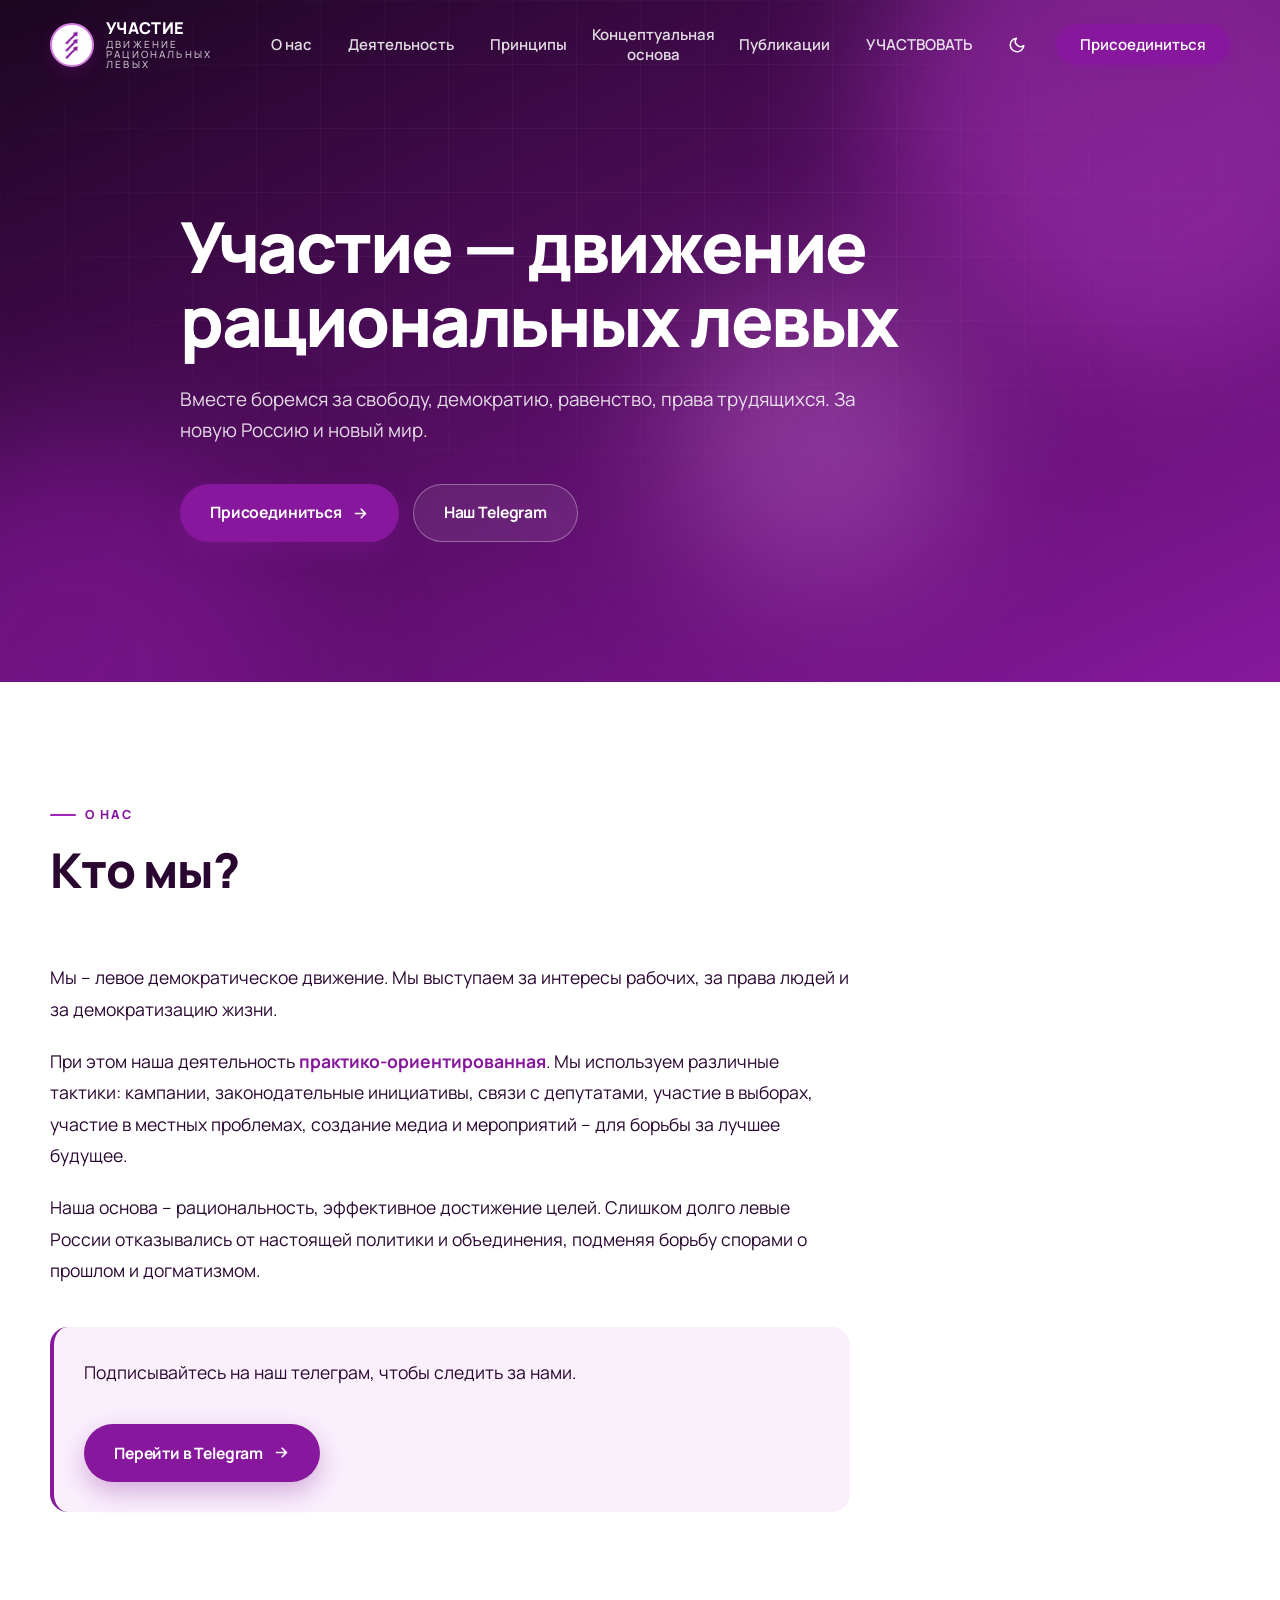
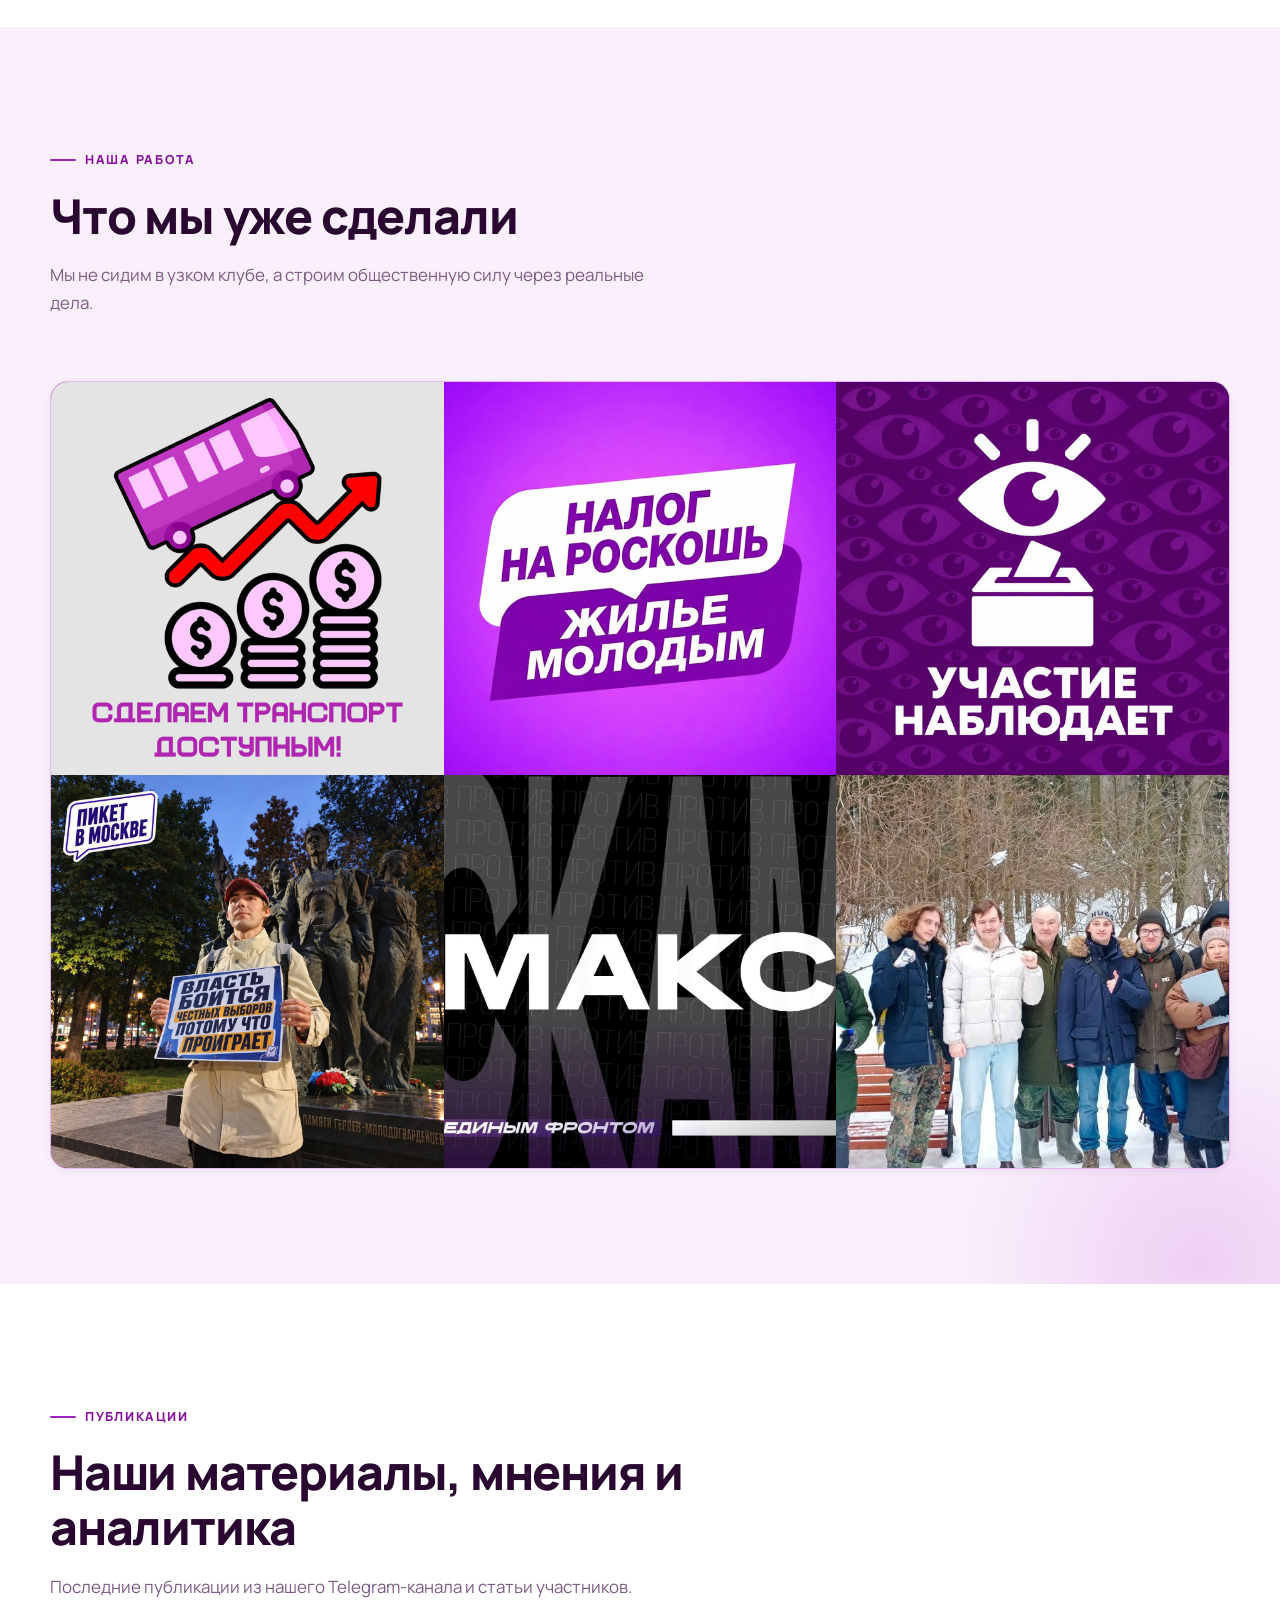
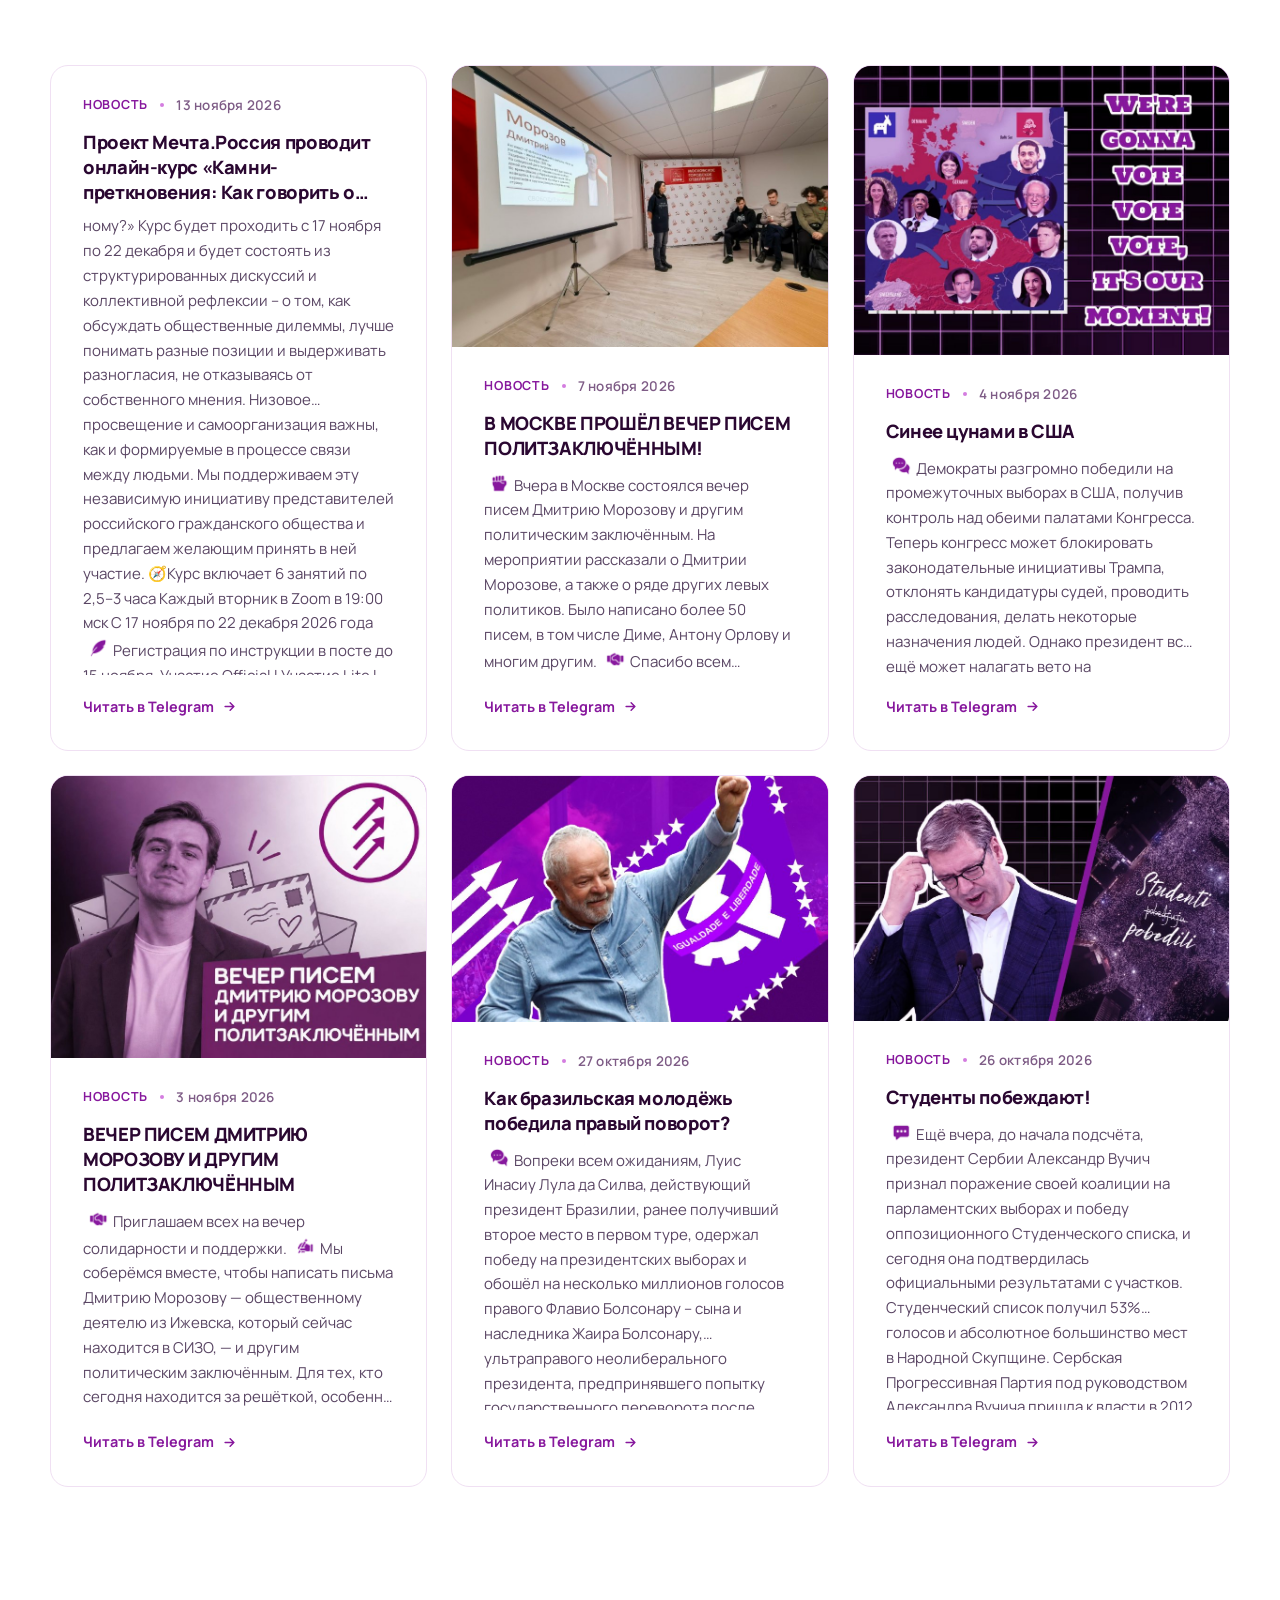
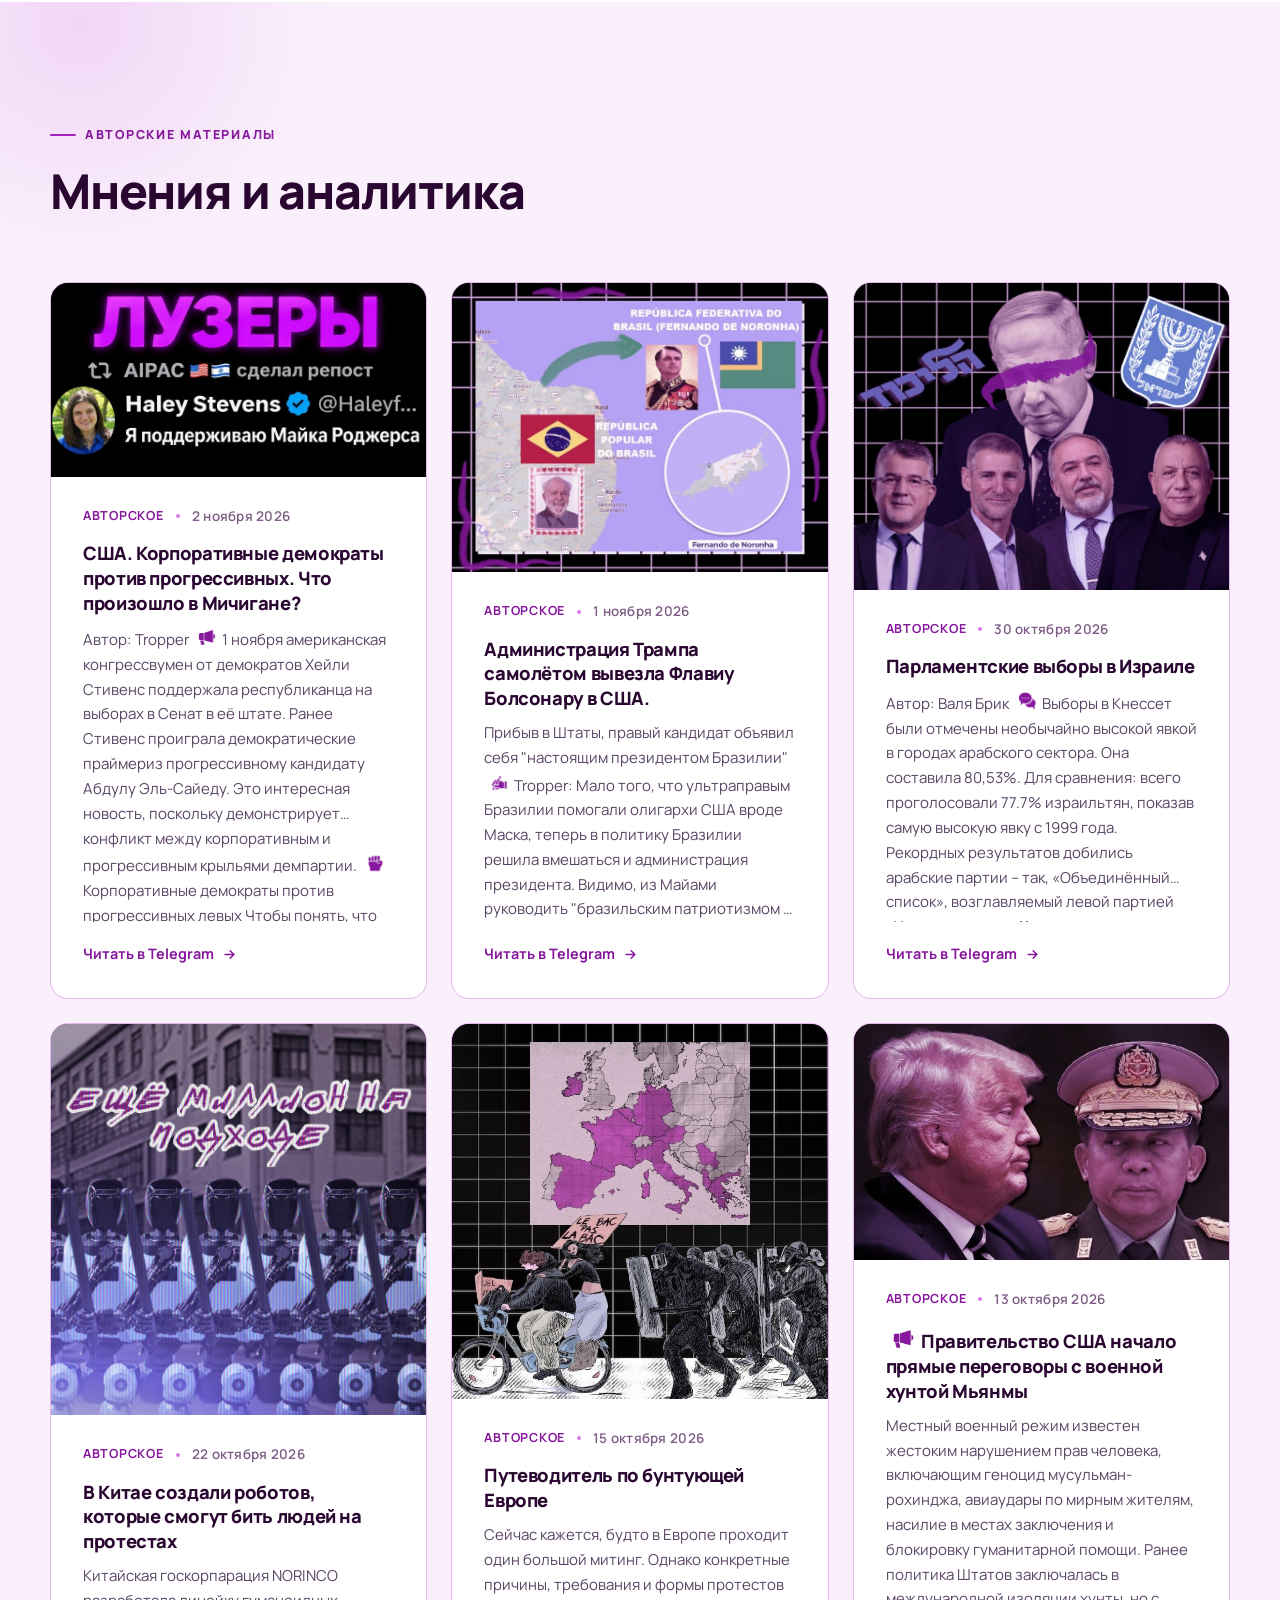
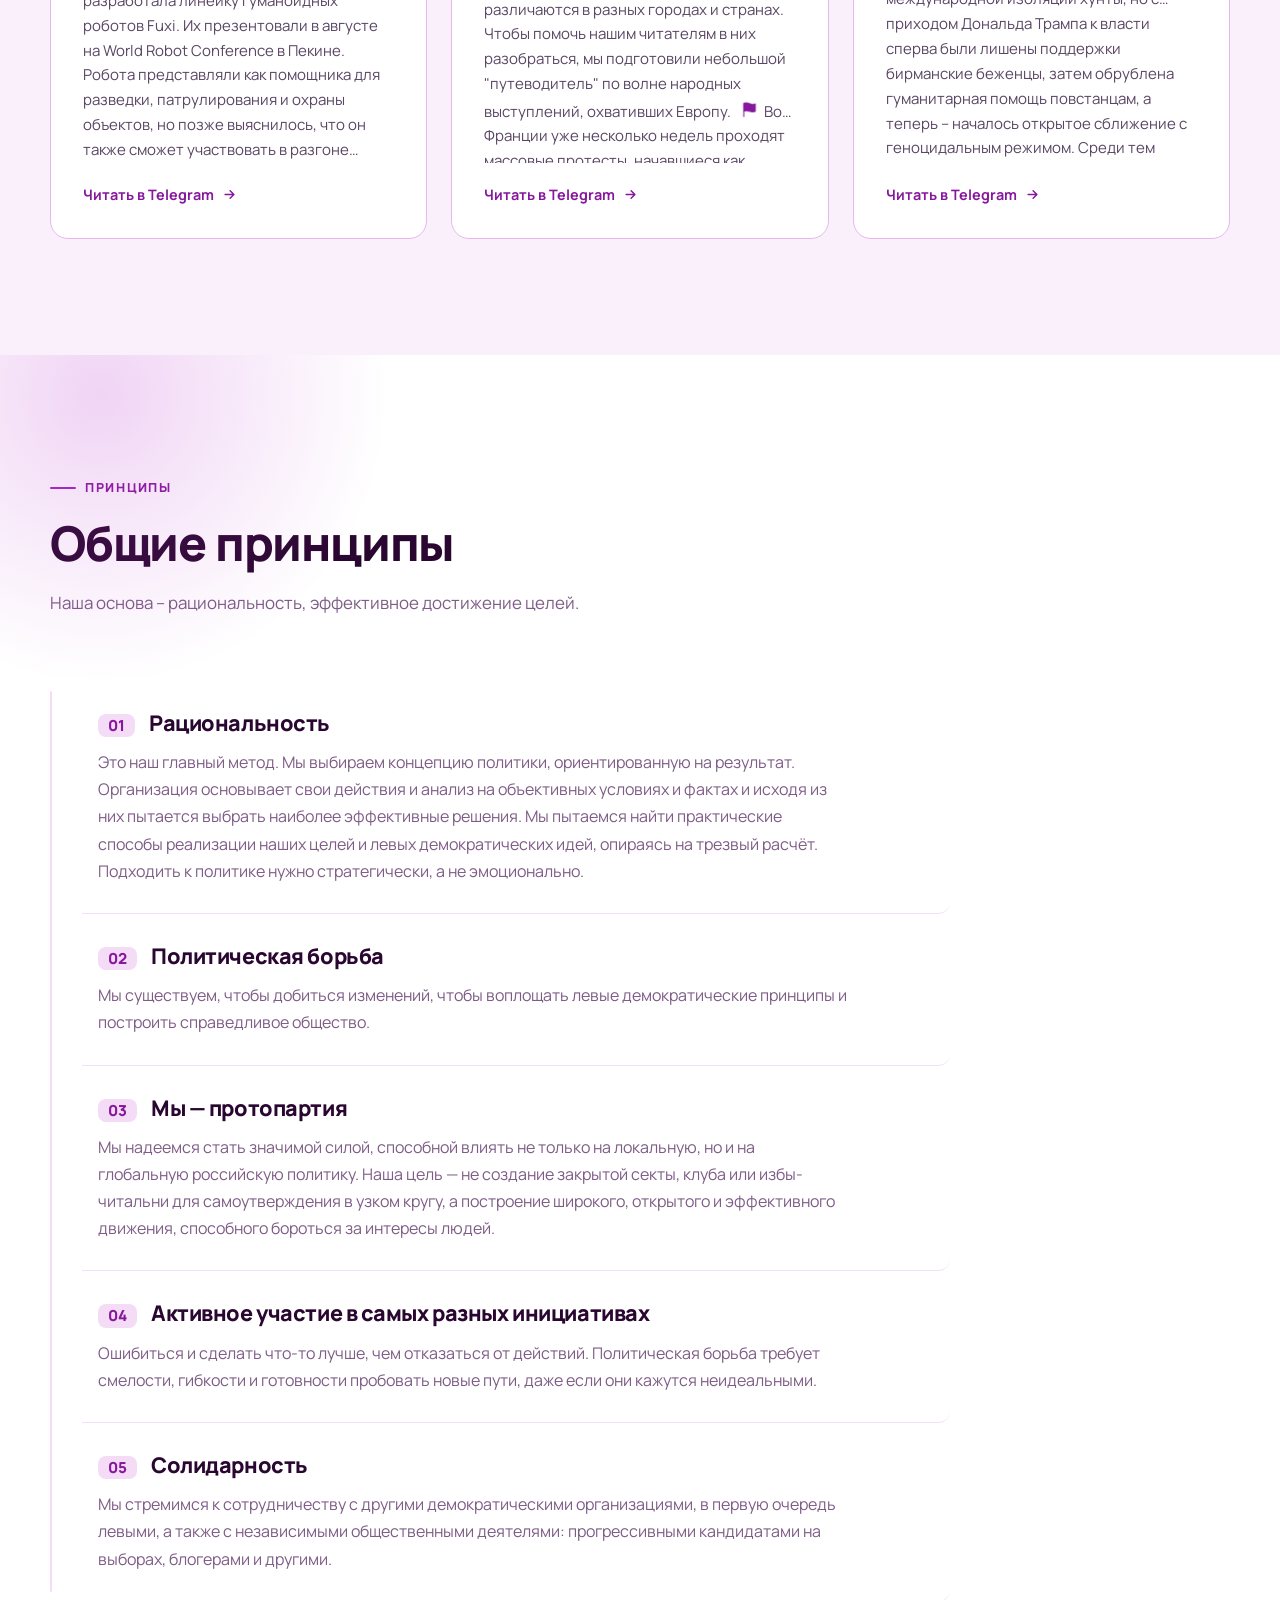
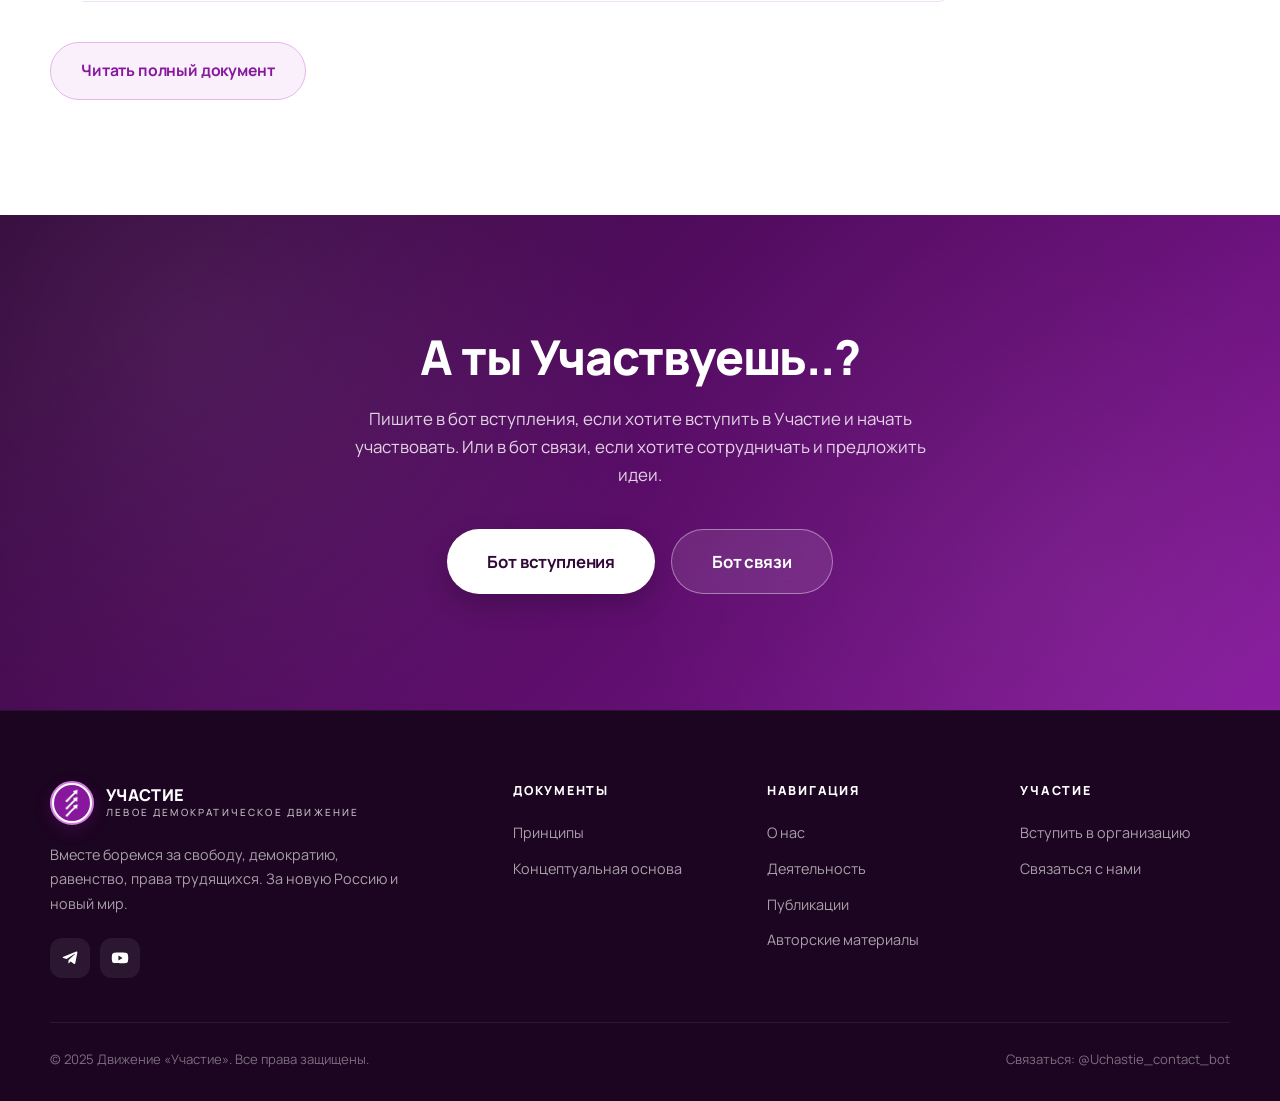
==== index.html @ ce43cb96 "Update index.html" ====
<!DOCTYPE html>
<html lang="ru">
<head>
<meta charset="UTF-8">
<meta name="viewport" content="width=device-width, initial-scale=1">
<!-- Скрипт темы -->
<script>
  (function() {
    try {
      var stored = localStorage.getItem('theme');
      var prefersDark = window.matchMedia && window.matchMedia('(prefers-color-scheme: dark)').matches;
      var theme = stored || (prefersDark ? 'dark' : 'light');
      document.documentElement.setAttribute('data-theme', theme);
    } catch (e) {
      document.documentElement.setAttribute('data-theme', 'light');
    }
  })();
</script>
<title>Участие — движение рациональных левых</title>
<meta name="description" content="Вместе боремся за свободу, демократию, равенство, права трудящихся. За новую Россию и новый мир.">
<link rel="preconnect" href="https://fonts.googleapis.com">
<link rel="preconnect" href="https://fonts.gstatic.com" crossorigin>
<link href="https://fonts.googleapis.com/css2?family=Manrope:wght@400;500;600;700;800&display=swap" rel="stylesheet">
<link rel="icon" type="image/png" sizes="32x32" href="favicon-32x32.png">
<link rel="icon" type="image/png" sizes="16x16" href="favicon-16x16.png">
<link rel="apple-touch-icon" sizes="180x180" href="apple-touch-icon.png">
<link rel="stylesheet" href="style.css">
</head>
<body>

<!-- ================= HEADER ================= -->
<header class="site-header" id="header">
  <div class="container header-inner">
    <a href="#top" class="logo">
      <img src="logo.png" alt="Логотип «Участие»" class="logo-img">
      <span class="logo-text">Участие<span>Движение рациональных левых</span></span>
    </a>

    <nav class="nav" id="nav">
      <a href="#about">О нас</a>
      <a href="#initiatives">Деятельность</a>
      <a href="printsipy.html">Принципы</a>
      <a href="concept.html" class="nav-long">Концептуальная основа</a>
      <a href="#news">Публикации</a>
      <a href="#join">УЧАСТВОВАТЬ</a>

      <button class="theme-toggle" id="themeToggle" type="button" aria-label="Переключить тему" aria-pressed="false">
        <svg class="icon-moon" viewBox="0 0 24 24" fill="none" stroke="currentColor" stroke-width="2" stroke-linecap="round" stroke-linejoin="round">
          <path d="M21 12.79A9 9 0 1 1 11.21 3 7 7 0 0 0 21 12.79z"/>
        </svg>
        <svg class="icon-sun" viewBox="0 0 24 24" fill="none" stroke="currentColor" stroke-width="2" stroke-linecap="round" stroke-linejoin="round">
          <circle cx="12" cy="12" r="4"/>
          <path d="M12 2v2M12 20v2M4.93 4.93l1.41 1.41M17.66 17.66l1.41 1.41M2 12h2M20 12h2M4.93 19.07l1.41-1.41M17.66 6.34l1.41-1.41"/>
        </svg>
        <span class="theme-toggle-text">Тёмная тема</span>
      </button>

      <a href="https://t.me/Uchastie_join_bot" class="nav-cta">Присоединиться</a>
    </nav>

    <button class="burger" id="burger" aria-label="Открыть меню" aria-expanded="false">
      <span></span><span></span><span></span>
    </button>
  </div>
</header>

<main id="top">

<!-- ================= HERO ================= -->
<section class="hero reveal">
  <div class="orb orb-1"></div>
  <div class="orb orb-2"></div>
  <div class="orb orb-3"></div>

  <div class="container hero-inner">
    <h1>Участие — движение рациональных левых</h1>
    <p class="hero-sub">
      Вместе боремся за свободу, демократию, равенство, права трудящихся. За новую Россию и новый мир.
    </p>

    <div class="hero-actions">
      <a href="https://t.me/Uchastie_join_bot" class="btn btn-primary">
        Присоединиться
        <svg width="17" height="17" viewBox="0 0 24 24" fill="none" stroke="currentColor" stroke-width="2.4" stroke-linecap="round" stroke-linejoin="round"><path d="M5 12h14M13 6l6 6-6 6"/></svg>
      </a>
      <a href="https://t.me/uchastie_official" class="btn btn-ghost">Наш Telegram</a>
    </div>
  </div>
</section>

<!-- ================= ABOUT ================= -->
<section class="section about-section reveal" id="about">
  <div class="container">
    <div class="section-head">
      <span class="eyebrow">О нас</span>
      <h2 class="title">Кто мы?</h2>
    </div>
    
    <div class="about-content">
      <p>Мы – левое демократическое движение. Мы выступаем за интересы рабочих, за права людей и за демократизацию жизни.</p>
      <p>При этом наша деятельность <strong>практико-ориентированная</strong>. Мы используем различные тактики: кампании, законодательные инициативы, связи с депутатами, участие в выборах, участие в местных проблемах, создание медиа и мероприятий – для борьбы за лучшее будущее.</p>
      <p>Наша основа – рациональность, эффективное достижение целей. Слишком долго левые России отказывались от настоящей политики и объединения, подменяя борьбу спорами о прошлом и догматизмом.</p>
      <div class="about-cta">
        <p>Подписывайтесь на наш телеграм, чтобы следить за нами.</p>
        <a href="https://t.me/uchastie_official" class="btn btn-primary" style="margin-top: 15px;">
          Перейти в Telegram
          <svg width="17" height="17" viewBox="0 0 24 24" fill="none" stroke="currentColor" stroke-width="2.4" stroke-linecap="round" stroke-linejoin="round"><path d="M5 12h14M13 6l6 6-6 6"/></svg>
        </a>
      </div>
    </div>
  </div>
</section>

<!-- ================= INITIATIVES ================= -->
<section class="section initiatives reveal" id="initiatives">
  <div class="container">
    <div class="section-head">
      <span class="eyebrow">Наша работа</span>
      <h2 class="title">Что мы уже сделали</h2>
      <p class="lead">Мы не сидим в узком клубе, а строим общественную силу через реальные дела.</p>
    </div>

    <div class="initiatives-grid">
      <a class="initiative-item" href="https://t.me/uchastie_official/72" target="_blank" rel="noopener" aria-label="Доступный транспорт — читать в Telegram">
        <div class="initiative-thumb">
          <img src="transport.jpg" alt="" onerror="this.style.display='none'; this.parentElement.querySelector('.initiative-placeholder').style.display='flex';">
          <div class="initiative-placeholder" style="display:none;">🚌</div>
        </div>
        <div class="initiative-content">
          <div class="news-meta"><span>Кампания</span></div>
          <h3>Доступный транспорт</h3>
          <p>Подняли тему грабительских цен на проезд в Петербурге. Поддержали активных молодых петербуржцев и показали общественный запрос на то, чтобы город работал на человека.</p>
          <span class="news-link">Читать в Telegram <svg width="15" height="15" viewBox="0 0 24 24" fill="none" stroke="currentColor" stroke-width="2.4" stroke-linecap="round" stroke-linejoin="round"><path d="M5 12h14M13 6l6 6-6 6"/></svg></span>
        </div>
      </a>

      <a class="initiative-item" href="https://t.me/luxury_tax_2026" target="_blank" rel="noopener" aria-label="Налог на роскошь — читать в Telegram">
        <div class="initiative-thumb">
          <img src="nolog_logo.png" alt="" onerror="this.style.display='none'; this.parentElement.querySelector('.initiative-placeholder').style.display='flex';">
          <div class="initiative-placeholder" style="display:none;">🏦</div>
        </div>
        <div class="initiative-content">
          <div class="news-meta"><span>Кампания</span></div>
          <h3>Налог на роскошь</h3>
          <p>Федеральная кампания ради жилья для молодых. Поддержка десятков кандидатов от КПРФ, «Яблока» и «Зелёных», победа на дебатах, эфиры на «Живом Гвозде» и «Авроре», штабы в 10 регионах.</p>
          <span class="news-link">Читать в Telegram <svg width="15" height="15" viewBox="0 0 24 24" fill="none" stroke="currentColor" stroke-width="2.4" stroke-linecap="round" stroke-linejoin="round"><path d="M5 12h14M13 6l6 6-6 6"/></svg></span>
        </div>
      </a>

      <a class="initiative-item" href="https://t.me/uchastie_official/229" target="_blank" rel="noopener" aria-label="Наблюдатели и поддержка — читать в Telegram">
        <div class="initiative-thumb">
          <img src="nbaludatel.jpg" alt="" onerror="this.style.display='none'; this.parentElement.querySelector('.initiative-placeholder').style.display='flex';">
          <div class="initiative-placeholder" style="display:none;">✉️</div>
        </div>
        <div class="initiative-content">
          <div class="news-meta"><span>Выборы</span></div>
          <h3>Наблюдатели и поддержка</h3>
          <p>Поддержали прогрессивных кандидатов, призвали всех голосовать, а сами пошли в наблюдатели. Столкнулись с давлением, но защищали голос народа.</p>
          <span class="news-link">Читать в Telegram <svg width="15" height="15" viewBox="0 0 24 24" fill="none" stroke="currentColor" stroke-width="2.4" stroke-linecap="round" stroke-linejoin="round"><path d="M5 12h14M13 6l6 6-6 6"/></svg></span>
        </div>
      </a>

      <a class="initiative-item" href="https://t.me/uchastie_official/179" target="_blank" rel="noopener" aria-label="Пикеты и обращения — читать в Telegram">
        <div class="initiative-thumb">
          <img src="picet.jpg" alt="" onerror="this.style.display='none'; this.parentElement.querySelector('.initiative-placeholder').style.display='flex';">
          <div class="initiative-placeholder" style="display:none;">❌</div>
        </div>
        <div class="initiative-content">
          <div class="news-meta"><span>Улица</span></div>
          <h3>Пикеты и обращения</h3>
          <p>Провели одиночные пикеты в 5 городах (в Ижевске — 7 раз). Массовая подача 500 писем помогла добиться, чтобы депутаты приняли наше обращение.</p>
          <span class="news-link">Читать в Telegram <svg width="15" height="15" viewBox="0 0 24 24" fill="none" stroke="currentColor" stroke-width="2.4" stroke-linecap="round" stroke-linejoin="round"><path d="M5 12h14M13 6l6 6-6 6"/></svg></span>
        </div>
      </a>

      <a class="initiative-item" href="https://t.me/uchastie_official/130" target="_blank" rel="noopener" aria-label="Против мессенджера МАХ — читать в Telegram">
        <div class="initiative-thumb">
          <img src="max.jpg" alt="" onerror="this.style.display='none'; this.parentElement.querySelector('.initiative-placeholder').style.display='flex';">
          <div class="initiative-placeholder" style="display:none;">🏴‍☠️</div>
        </div>
        <div class="initiative-content">
          <div class="news-meta"><span>Борьба</span></div>
          <h3>Против мессенджера МАХ</h3>
          <p>Вместе с САФ и другими движениями стоим фронтом против навязывания студентам мессенджера МАХ. Дали студентам чёткий план, как отказываться от него в вузах.</p>
          <span class="news-link">Читать в Telegram <svg width="15" height="15" viewBox="0 0 24 24" fill="none" stroke="currentColor" stroke-width="2.4" stroke-linecap="round" stroke-linejoin="round"><path d="M5 12h14M13 6l6 6-6 6"/></svg></span>
        </div>
      </a>

      <a class="initiative-item" href="https://t.me/uchastie_official/63" target="_blank" rel="noopener" aria-label="Защита Битцевского леса — читать в Telegram">
        <div class="initiative-thumb">
          <img src="eco.jpg" alt="" onerror="this.style.display='none'; this.parentElement.querySelector('.initiative-placeholder').style.display='flex';">
          <div class="initiative-placeholder" style="display:none;">🌱</div>
        </div>
        <div class="initiative-content">
          <div class="news-meta"><span>Экология</span></div>
          <h3>Защита Битцевского леса</h3>
          <p>Выступили против лыжероллерной трассы. Нашли союзников среди столичных экологистов, с которыми будем осваивать институт общественных инспекторов.</p>
          <span class="news-link">Читать в Telegram <svg width="15" height="15" viewBox="0 0 24 24" fill="none" stroke="currentColor" stroke-width="2.4" stroke-linecap="round" stroke-linejoin="round"><path d="M5 12h14M13 6l6 6-6 6"/></svg></span>
        </div>
      </a>
    </div>
  </div>
</section>

<!-- ================= NEWS ================= -->
<section class="section reveal" id="news">
  <div class="container">
    <div class="section-head">
      <span class="eyebrow">Публикации</span>
      <h2 class="title">Наши материалы, мнения и аналитика</h2>
      <p class="lead">Последние публикации из нашего Telegram-канала и статьи участников.</p>
    </div>
    <div class="news-grid" id="newsGrid"></div>
    <p id="newsLoading" class="loading-text">Загружаем новости…</p>
  </div>
</section>

<!-- ================= AUTHORS ================= -->
<section class="section authors reveal" id="authors">
  <div class="container">
    <div class="section-head">
      <span class="eyebrow">Авторские материалы</span>
      <h2 class="title">Мнения и аналитика</h2>
    </div>
    <div class="news-grid" id="authorsGrid"></div>
    <p id="authorsLoading" class="loading-text">Загружаем материалы…</p>
  </div>
</section>

<!-- ================= VALUES ================= -->
<section class="section values reveal" id="values">
  <div class="container">
    <div class="section-head">
      <span class="eyebrow">Принципы</span>
      <h2 class="title">Общие принципы</h2>
      <p class="lead">Наша основа – рациональность, эффективное достижение целей.</p>
    </div>

    <div class="value-list">
      <div class="value-item">
        <div class="value-header"><div class="value-num">01</div><h4>Рациональность</h4></div>
        <div class="value-desc">Это наш главный метод. Мы выбираем концепцию политики, ориентированную на результат. Организация основывает свои действия и анализ на объективных условиях и фактах и исходя из них пытается выбрать наиболее эффективные решения. Мы пытаемся найти практические способы реализации наших целей и левых демократических идей, опираясь на трезвый расчёт. Подходить к политике нужно стратегически, а не эмоционально.</div>
      </div>
      <div class="value-item">
        <div class="value-header"><div class="value-num">02</div><h4>Политическая борьба</h4></div>
        <div class="value-desc">Мы существуем, чтобы добиться изменений, чтобы воплощать левые демократические принципы и построить справедливое общество.</div>
      </div>
      <div class="value-item">
        <div class="value-header"><div class="value-num">03</div><h4>Мы — протопартия</h4></div>
        <div class="value-desc">Мы надеемся стать значимой силой, способной влиять не только на локальную, но и на глобальную российскую политику. Наша цель — не создание закрытой секты, клуба или избы-читальни для самоутверждения в узком кругу, а построение широкого, открытого и эффективного движения, способного бороться за интересы людей.</div>
      </div>
      <div class="value-item">
        <div class="value-header"><div class="value-num">04</div><h4>Активное участие в самых разных инициативах</h4></div>
        <div class="value-desc">Ошибиться и сделать что-то лучше, чем отказаться от действий. Политическая борьба требует смелости, гибкости и готовности пробовать новые пути, даже если они кажутся неидеальными.</div>
      </div>
      <div class="value-item">
        <div class="value-header"><div class="value-num">05</div><h4>Солидарность</h4></div>
        <div class="value-desc">Мы стремимся к сотрудничеству с другими демократическими организациями, в первую очередь левыми, а также с независимыми общественными деятелями: прогрессивными кандидатами на выборах, блогерами и другими.</div>
      </div>
    </div>
    
    <div style="margin-top: 40px;">
      <a href="printsipy.html" class="btn btn-soft">Читать полный документ</a>
    </div>
  </div>
</section>

<!-- ================= JOIN ================= -->
<section class="section join-cta reveal" id="join">
  <div class="container join-cta-inner">
    <h2 class="title">А ты Участвуешь..?</h2>
    <p class="lead">Пишите в бот вступления, если хотите вступить в Участие и начать участвовать. Или в бот связи, если хотите сотрудничать и предложить идеи.</p>
    
    <div class="join-cta-actions">
      <a href="https://t.me/Uchastie_join_bot" class="btn btn-primary">Бот вступления</a>
      <a href="https://t.me/Uchastie_contact_bot" class="btn btn-ghost">Бот связи</a>
    </div>
  </div>
</section>

</main>

<!-- ================= FOOTER ================= -->
<footer class="footer">
  <div class="container">
    <div class="footer-top">
      <!-- Колонка 1: Бренд -->
      <div class="footer-brand">
        <a href="#top" class="logo">
          <img src="logo_inv.jpg" alt="Логотип «Участие»" class="logo-img">
          <span class="logo-text">Участие<span>Левое демократическое движение</span></span>
        </a>
        <p class="footer-about">Вместе боремся за свободу, демократию, равенство, права трудящихся. За новую Россию и новый мир.</p>
        <div class="socials">
          <a href="https://t.me/uchastie_official" aria-label="Telegram">
            <svg viewBox="0 0 24 24" fill="currentColor"><path d="M21.9 4.3 19 19.1c-.2 1-.8 1.2-1.6.8l-4.5-3.3-2.2 2.1c-.2.2-.4.4-.9.4l.3-4.6 8.4-7.6c.4-.3-.1-.5-.6-.2L7.5 13.3 3 11.9c-1-.3-1-1 .2-1.5L20.4 3.4c.8-.3 1.6.2 1.5.9Z"/></svg>
          </a>
          <a href="https://youtube.com/channel/UCxE_W3-qn47tEtIrJo8GdoA?si=vG24kawbLqkXSO-W" aria-label="YouTube">
            <svg viewBox="0 0 24 24" fill="currentColor"><path d="M22.5 7.2a2.8 2.8 0 0 0-2-2C18.8 4.8 12 4.8 12 4.8s-6.8 0-8.5.4a2.8 2.8 0 0 0-2 2A29 29 0 0 0 1 12a29 29 0 0 0 .5 4.8 2.8 2.8 0 0 0 2 2c1.7.4 8.5.4 8.5.4s6.8 0 8.5-.4a2.8 2.8 0 0 0 2-2A29 29 0 0 0 23 12a29 29 0 0 0-.5-4.8ZM9.9 15.2V8.8L15.4 12l-5.5 3.2Z"/></svg>
          </a>
        </div>
      </div>

      <!-- Колонка 2: Документы -->
      <div>
        <h5>Документы</h5>
        <ul>
          <li><a href="printsipy.html">Принципы</a></li>
          <li><a href="concept.html">Концептуальная основа</a></li>
        </ul>
      </div>

      <!-- Колонка 3: Навигация по сайту -->
      <div>
        <h5>Навигация</h5>
        <ul>
          <li><a href="#about">О нас</a></li>
          <li><a href="#initiatives">Деятельность</a></li>
          <li><a href="#news">Публикации</a></li>
          <li><a href="#authors">Авторские материалы</a></li>
        </ul>
      </div>

      <!-- Колонка 4: Участие -->
      <div>
        <h5>Участие</h5>
        <ul>
          <li><a href="https://t.me/Uchastie_join_bot">Вступить в организацию</a></li>
          <li><a href="https://t.me/Uchastie_contact_bot">Связаться с нами</a></li>
        </ul>
      </div>
    </div>

    <div class="footer-bottom">
      <span>© 2025 Движение «Участие». Все права защищены.</span>
      <span>Связаться: <a href="https://t.me/Uchastie_contact_bot">@Uchastie_contact_bot</a></span>
    </div>
  </div>
</footer>

<script src="app.js"></script>
<!-- Переключатель темы -->
<script>
  (function() {
    var root = document.documentElement;
    var btn = document.getElementById('themeToggle');
    if (!btn) return;
    var label = btn.querySelector('.theme-toggle-text');

    function sync() {
      var isDark = root.getAttribute('data-theme') === 'dark';
      btn.setAttribute('aria-pressed', isDark ? 'true' : 'false');
      btn.setAttribute('aria-label', isDark ? 'Включить светлую тему' : 'Включить тёмную тему');
      if (label) label.textContent = isDark ? 'Светлая тема' : 'Тёмная тема';
    }

    sync();

    btn.addEventListener('click', function() {
      var next = root.getAttribute('data-theme') === 'dark' ? 'light' : 'dark';
      root.setAttribute('data-theme', next);
      try { localStorage.setItem('theme', next); } catch (e) {}
      sync();
    });
  })();
</script>
</body>
</html>
---- style.css ----
:root{
  color-scheme: light;

  --purple-950:#1c0521;
  --purple-900:#310739;
  --purple-800:#4c0c58;
  --purple-700:#640f74;
  --purple-600:#87189D;
  --purple-500:#a125bd;
  --purple-400:#bc3dd0;
  --purple-300:#d47de0;
  --purple-200:#e8b5ee;
  --purple-100:#f4dcf7;
  --purple-50:#faf0fc;
  --purple-25:#fdf7fe;
  --ink:#2A0731;
  --muted:#7E5C86;
  --line:#F0E0F3;
  --white:#ffffff;
  --radius:18px;
  --shadow-sm:0 2px 8px rgba(42,7,49,.06);
  --shadow-md:0 12px 32px rgba(42,7,49,.10);
  --shadow-lg:0 28px 60px rgba(42,7,49,.18);
  --ease:cubic-bezier(.22,.8,.3,1);

  --bg: #ffffff;
  --surface: #ffffff;
  --text-body: #5A4664;
  --accent-text: #87189D;
  --accent-text-hover: #640f74;
  --card-shadow-hover: 0 12px 24px rgba(42,7,49,.12);
}

[data-theme="dark"]{
  color-scheme: dark;
  --white: #120c18;
  --ink: #EDE6F2;
  --muted: #A99CB3;
  --line: #2f2238;
  --purple-25: #16101c;
  --purple-50: #1b1323;
  --purple-100: #2a1d35;
  --purple-200: #3a2848;
  --bg: #120c18;
  --surface: #1b1323;
  --text-body: #c2b6cc;
  --accent-text: #d47de0;
  --accent-text-hover: #e8b5ee;
  --shadow-sm: 0 2px 8px rgba(0,0,0,.35);
  --shadow-md: 0 12px 32px rgba(0,0,0,.45);
  --shadow-lg: 0 28px 60px rgba(0,0,0,.6);
  --card-shadow-hover: 0 12px 24px rgba(0,0,0,.5);
}

*{margin:0;padding:0;box-sizing:border-box}
html{scroll-behavior:smooth;scroll-padding-top:96px}
body{
  font-family:'Manrope',system-ui,-apple-system,'Segoe UI',Roboto,sans-serif;
  color:var(--ink);
  background:var(--white);
  line-height:1.65;
  font-weight: 400;
  -webkit-font-smoothing:antialiased;
  overflow-x:hidden;
  transition: background-color .3s ease, color .3s ease;
}
img{max-width:100%;display:block}
a{text-decoration:none;color:inherit}
button{font:inherit;color:inherit;cursor:pointer;border:none;background:transparent}
.container{width:min(1180px,100% - 40px);margin-inline:auto}

/* ---------- UTILITIES ---------- */
.section{padding:clamp(72px,9vw,130px) 0;}
.eyebrow{
  display:inline-flex;align-items:center;gap:9px;
  font-size:.78rem;font-weight:800;letter-spacing:.14em;text-transform:uppercase;
  color:var(--accent-text);margin-bottom:18px;
}
.eyebrow::before{content:"";width:26px;height:2px;background:var(--purple-500);border-radius:2px}
h2.title{
  font-size:clamp(1.85rem,4.2vw,3rem);
  line-height:1.14;letter-spacing:-.025em;font-weight:800;
}
.lead{color:var(--muted);font-size:1.06rem;max-width:60ch}
.section-head{max-width:720px;margin-bottom:clamp(40px,5vw,64px)}
.section-head .lead{margin-top:18px}
.loading-text{color:var(--muted);text-align:center;padding:20px 0;}

.btn{
  display:inline-flex;align-items:center;justify-content:center;gap:10px;
  padding:15px 30px;border-radius:100px;
  font-weight:700;font-size:.98rem;letter-spacing:-.01em;
  transition:transform .25s var(--ease),box-shadow .25s var(--ease),background .25s,color .25s;
  white-space:nowrap;
}
.btn:active{transform:translateY(1px) scale(.99)}
.btn-primary{
  background:var(--purple-600);color:#fff;
  box-shadow:0 10px 26px rgba(135,24,157,.32);
}
.btn-primary:hover{
  background:var(--purple-700);transform:translateY(-2px);
  box-shadow:0 16px 34px rgba(135,24,157,.4);
}
.btn-ghost{
  background:rgba(255,255,255,.08);color:#fff;
  border:1.5px solid rgba(255,255,255,.32);
  backdrop-filter:blur(8px);
}
.btn-ghost:hover{background:rgba(255,255,255,.16);transform:translateY(-2px)}
.btn-soft{
  background:var(--purple-50);
  color:var(--accent-text);
  border:1.5px solid var(--purple-200);
}
.btn-soft:hover{
  background:var(--purple-100);
  color:var(--accent-text-hover);
  transform:translateY(-2px);
}

/* ---------- HEADER ---------- */
.site-header{
  position:fixed;inset:0 0 auto 0;z-index:200;
  --hdr:#fff;
  padding:16px 0;
  transition:background .35s var(--ease),box-shadow .35s var(--ease),padding .35s var(--ease);
}
.site-header.scrolled{
  --hdr:var(--ink);
  background:rgba(255,255,255,.88);
  backdrop-filter:blur(16px) saturate(180%);
  box-shadow:0 1px 0 var(--line),0 8px 28px rgba(42,7,49,.07);
  padding:10px 0;
}
[data-theme="dark"] .site-header.scrolled{
  background:rgba(18,12,24,.85);
  box-shadow:0 1px 0 var(--line),0 8px 28px rgba(0,0,0,.4);
}
.header-inner{display:flex;align-items:center;justify-content:space-between;gap:24px}
.logo{display:flex;align-items:center;gap:12px;color:var(--hdr);transition:color .35s}
.logo-img{
  width:44px;height:44px;
  object-fit:cover;
  border-radius:50%;
  border:2px solid var(--purple-300);
  padding:2px;
  background:#fff;
  flex:none;
  box-shadow:0 6px 16px rgba(135,24,157,.22);
}
.logo-text{font-weight:800;font-size:1.02rem;letter-spacing:.02em;text-transform:uppercase;line-height:1}
.logo-text span{font-weight:500;opacity:.72;display:block;font-size:.62rem;letter-spacing:.22em;margin-top:4px}

/* Меню */
.nav{display:flex;align-items:center;gap:6px;transition:background-color .3s ease}
.nav a{
  color:var(--hdr);font-weight:600;font-size:.94rem;
  padding:9px 15px;border-radius:100px;
  transition:background .25s,color .25s,opacity .25s;
  opacity:.86;
  display: flex;
  align-items: center;
  justify-content: center;
  text-align: center;
  line-height: 1.3;
  margin: 0 auto;
}
/* Короткие пункты всегда в одну строку */
.nav a:not(.nav-long) {
  white-space: nowrap;
}
/* Длинные пункты (Концептуальная основа) аккуратно переносятся */
.nav .nav-long {
  max-width: 130px;
  white-space: normal;
}

.nav a:hover{opacity:1;background:rgba(135,24,157,.14)}
[data-theme="dark"] .nav a:hover{background:rgba(255,255,255,.08)}
.nav .nav-cta{
  margin-left:10px;
  background:var(--purple-600);
  color:#fff !important;
  opacity:1;
  padding:11px 24px;
  border:none;
  box-shadow:0 4px 12px rgba(135,24,157,.25);
  max-width: none;
  white-space: nowrap;
}
.nav .nav-cta:hover{
  background:var(--purple-700);
  box-shadow:0 6px 16px rgba(135,24,157,.35);
  transform:translateY(-1px);
}

/* Переключатель темы */
.theme-toggle{
  display: inline-flex;
  align-items: center;
  gap: 8px;
  padding: 9px 14px;
  border-radius: 100px;
  color: var(--hdr);
  transition: background-color .25s, color .25s;
  font-weight: 600;
  font-size: .94rem;
  flex: none;
}
.theme-toggle:hover{ background: rgba(135,24,157,.14); }
[data-theme="dark"] .theme-toggle:hover{ background: rgba(255,255,255,.08); }
.theme-toggle svg{ width: 18px; height: 18px; flex: none; }
.theme-toggle-text{ display: none; }
.theme-toggle .icon-sun{ display: none; }
[data-theme="dark"] .theme-toggle .icon-sun{ display: block; }
[data-theme="dark"] .theme-toggle .icon-moon{ display: none; }

.burger{
  display:none;width:44px;height:44px;
  border-radius:12px;position:relative;
}
.burger span{
  position:absolute;left:11px;width:22px;height:2px;border-radius:2px;
  background:var(--hdr);transition:.3s var(--ease);
}
.burger span:nth-child(1){top:16px}
.burger span:nth-child(2){top:21px}
.burger span:nth-child(3){top:26px}
.burger.open span:nth-child(1){top:21px;transform:rotate(45deg)}
.burger.open span:nth-child(2){opacity:0}
.burger.open span:nth-child(3){top:21px;transform:rotate(-45deg)}

/* ---------- HERO ---------- */
.hero{
  position:relative;overflow:hidden;
  background:linear-gradient(155deg,var(--purple-950) 0%,var(--purple-800) 42%,var(--purple-600) 100%);
  color:#fff;
  padding:clamp(140px,17vw,210px) 0 clamp(90px,11vw,140px);
}
.hero::before{
  content:"";position:absolute;inset:0;
  background-image:linear-gradient(rgba(255,255,255,.045) 1px,transparent 1px),
                   linear-gradient(90deg,rgba(255,255,255,.045) 1px,transparent 1px);
  background-size:64px 64px;
  mask-image:radial-gradient(ellipse 90% 70% at 50% 30%,#000 20%,transparent 78%);
  -webkit-mask-image:radial-gradient(ellipse 90% 70% at 50% 30%,#000 20%,transparent 78%);
}
.orb{position:absolute;border-radius:50%;filter:blur(70px);pointer-events:none}
.orb-1{width:520px;height:520px;background:rgba(188,61,208,.45);top:-160px;right:-120px}
.orb-2{width:420px;height:420px;background:rgba(135,24,157,.55);bottom:-180px;left:-140px}
.orb-3{width:300px;height:300px;background:rgba(212,125,224,.35);top:42%;left:52%}
.hero-inner{position:relative;z-index:2;max-width:920px}
.hero h1{
  font-size:clamp(2.3rem,6.4vw,4.4rem);
  line-height:1.05;letter-spacing:-.035em;font-weight:800;
  margin-bottom:26px;
  max-width: 20ch;
}
.hero p.hero-sub{
  font-size:clamp(1.02rem,1.6vw,1.18rem);
  color:rgba(255,255,255,.85);max-width:60ch;margin-bottom:38px;
}
.hero-actions{display:flex;flex-wrap:wrap;gap:14px}

/* ---------- ABOUT ---------- */
.about-section{ background: var(--white); transition: background-color .3s ease; }
.about-content{
  max-width: 800px;
  font-size: 1.1rem;
  color: var(--ink);
  line-height: 1.8;
}
.about-content p{ margin-bottom: 20px; }
.about-content strong{ color: var(--accent-text); }
.about-cta{
  margin-top: 40px;
  padding: 30px;
  background: var(--purple-50);
  border-radius: var(--radius);
  border-left: 4px solid var(--purple-600);
  transition: background-color .3s ease;
}

/* ---------- INITIATIVES ---------- */
.initiatives{background:var(--purple-50);position:relative;overflow:hidden;transition:background-color .3s ease}
.initiatives::before{
  content:"";position:absolute;width:520px;height:520px;border-radius:50%;
  background:radial-gradient(circle,rgba(188,61,208,.18),transparent 68%);
  bottom:-240px;right:-180px;pointer-events:none;
}
.initiatives .container{position:relative;z-index:1}

.initiatives-grid{
  display:grid;
  grid-template-columns:repeat(3,1fr);
  gap:0;
  border:1px solid var(--purple-200);
  border-radius:var(--radius);
  overflow:hidden;
  box-shadow:var(--shadow-sm);
  background:var(--purple-200);
  position:relative;
}

a.initiative-item{
  position:relative;
  display:block;
  aspect-ratio:1 / 1;
  overflow:hidden;
  color:inherit;
  text-decoration:none;
  cursor:pointer;
  isolation:isolate;
  background:linear-gradient(140deg,var(--purple-800),var(--purple-600) 60%,var(--purple-500));
  box-shadow:inset -1px 0 0 var(--purple-200), inset 0 -1px 0 var(--purple-200);
  transition:box-shadow .35s var(--ease), transform .35s var(--ease);
}
a.initiative-item:nth-child(3n){ box-shadow:inset 0 -1px 0 var(--purple-200); }
a.initiative-item:nth-child(n+4){ box-shadow:inset -1px 0 0 var(--purple-200); }
a.initiative-item:nth-child(3n):nth-child(n+4){ box-shadow:none; }

a.initiative-item:hover{
  z-index:3;
  transform:scale(1.02);
  box-shadow:0 12px 32px rgba(42,7,49,.28);
}
a.initiative-item:focus-visible{
  outline:3px solid var(--purple-400);
  outline-offset:-3px;
  z-index:4;
}

.initiative-thumb{ position:absolute; inset:0; z-index:0; }
.initiative-thumb img{
  width:100%; height:100%; object-fit:cover; display:block;
  transition:transform .6s var(--ease);
}
a.initiative-item:hover .initiative-thumb img{ transform:scale(1.06); }

.initiative-placeholder{
  position:absolute; inset:0; display:flex; align-items:center; justify-content:center;
  font-size:5rem; z-index:0;
}

.initiative-content{
  position:absolute; inset:0; z-index:2;
  display:flex; flex-direction:column; justify-content:flex-end;
  padding:26px 24px; color:#fff;
  background:linear-gradient(to top, rgba(42,7,49,.92) 0%, rgba(42,7,49,.78) 45%, rgba(42,7,49,.20) 80%, rgba(42,7,49,0) 100%);
  opacity:0; transform:translateY(24px);
  transition:opacity .4s var(--ease), transform .45s var(--ease);
}
a.initiative-item:hover .initiative-content,
a.initiative-item:focus-within .initiative-content{
  opacity:1; transform:translateY(0);
}
.initiative-content .news-meta{ 
  color:var(--purple-300); 
  margin-bottom:8px; 
  text-shadow: 0 2px 4px rgba(0,0,0,.5);
}
.initiative-content h3{
  font-size:1.15rem; font-weight:800; letter-spacing:-.02em;
  line-height:1.3; margin-bottom:8px; color:#fff;
  text-shadow: 0 2px 8px rgba(0,0,0,.6);
}
.initiative-content p{
  font-size:.88rem; line-height:1.55; color:rgba(255,255,255,.9);
  margin-bottom:14px; display:-webkit-box; -webkit-line-clamp:4;
  -webkit-box-orient:vertical; overflow:hidden;
  text-shadow: 0 1px 4px rgba(0,0,0,.6);
}
.initiative-content .news-link{
  margin-top:0; color:#fff; opacity:.9; pointer-events:none;
  text-shadow: 0 1px 3px rgba(0,0,0,.5);
}
a.initiative-item:hover .initiative-content .news-link{ gap:13px; opacity:1; }

@media (hover: none){
  .initiative-content{
    opacity:1; transform:none;
    background:linear-gradient(to top, rgba(42,7,49,.92) 0%, rgba(42,7,49,.55) 55%, rgba(42,7,49,.05) 100%);
  }
  .initiative-content p{-webkit-line-clamp:3}
}

/* ---------- NEWS / AUTHORS ---------- */
.news-grid{
  display:grid; grid-template-columns:repeat(3,1fr); gap:24px;
  max-width: 1200px; margin-inline: auto;
}
.news-card{
  border-radius:var(--radius); overflow:hidden; background:var(--surface);
  border:1px solid var(--line);
  transition:box-shadow .35s var(--ease), border-color .35s var(--ease), background-color .3s ease;
  display:flex; flex-direction:column;
}
.news-card:hover{ box-shadow: var(--card-shadow-hover); border-color: var(--purple-300); }
.news-thumb{
  position: relative; overflow: hidden;
  background: linear-gradient(140deg,var(--purple-700),var(--purple-500) 60%,var(--purple-400));
  display: flex; flex-direction: column;
}
.news-thumb::before{
  content:""; position:absolute; inset:0;
  background-image:radial-gradient(circle at 22% 28%,rgba(255,255,255,.35),transparent 42%),
                   radial-gradient(circle at 78% 72%,rgba(255,255,255,.22),transparent 46%);
  z-index:0;
}
.news-thumb img{ width: 100%; height: auto; display: block; position: relative; z-index: 1; }
.news-thumb img.is-full { position: absolute; inset: 0; width: 100%; height: 100%; object-fit: cover; z-index: 1; }
.news-body{ padding: 28px 32px 32px; display: flex; flex-direction: column; flex: 1; }
.news-meta{
  display:flex; align-items:center; gap:12px;
  font-size:.78rem; font-weight:700; letter-spacing:.06em; text-transform:uppercase;
  color:var(--accent-text); margin-bottom:14px;
}
.news-meta .dot{width:4px;height:4px;border-radius:50%;background:var(--purple-300)}
.news-meta .date{color:var(--muted);font-weight:600;letter-spacing:.02em;text-transform:none;font-size:.84rem}
.news-card h3{
  font-size: 1.15rem; font-weight: 800; letter-spacing: -.02em;
  line-height: 1.35; margin-bottom: 10px; color: var(--ink);
  display: -webkit-box; -webkit-line-clamp: 3; -webkit-box-orient: vertical; overflow: hidden;
}
.news-card p{
  color: var(--text-body); font-size: .94rem; flex: 1; line-height: 1.65;
  display: -webkit-box; -webkit-line-clamp: 8; -webkit-box-orient: vertical; overflow: hidden;
}
.tg-emoji { width: 1.6em; height: 1.6em; display: inline-block; vertical-align: -0.3em; margin: 0 3px; max-width: none; }
.news-link{
  margin-top:20px; display:inline-flex; align-items:center; gap:8px;
  font-weight:700; font-size:.9rem; color:var(--accent-text);
  transition:gap .3s var(--ease);
}
.news-card:hover .news-link{gap:14px}
#news { background: var(--white); transition: background-color .3s ease; }
.authors{background: var(--purple-50); position:relative; overflow:hidden; transition: background-color .3s ease}
.authors::before{
  content:"";position:absolute;width:520px;height:520px;border-radius:50%;
  background:radial-gradient(circle,rgba(188,61,208,.14),transparent 68%);
  top:-240px;left:-180px;pointer-events:none;
}
.authors .container{position:relative;z-index:1}
.authors .news-card{border-color:var(--purple-200)}
.authors .news-thumb{background:linear-gradient(140deg,var(--purple-900),var(--purple-700) 60%,var(--purple-500));}

/* ---------- VALUES ---------- */
.values{background:var(--white);position:relative;overflow:hidden;transition: background-color .3s ease}
.values::before{
  content:"";position:absolute;width:600px;height:600px;border-radius:50%;
  background:radial-gradient(circle,rgba(188,61,208,.22),transparent 68%);
  top:-260px;left:-200px;
}
.value-list{
  display: flex; flex-direction: column; position: relative;
  padding-left: 32px; max-width: 900px; margin-top: 40px;
}
.value-list::before{
  content: ""; position: absolute; left: 0; top: 10px; bottom: 10px;
  width: 2px; background: var(--purple-100); border-radius: 2px;
}
.value-item{
  position: relative; padding: 28px 0 28px 16px;
  transition: background-color .3s ease;
  border-radius: 0 12px 12px 0;
  border-bottom: 1px solid var(--line);
}
.value-header{ display: flex; align-items: baseline; gap: 14px; margin-bottom: 12px; }
.value-num{
  background: var(--purple-100); color: var(--accent-text);
  padding: 4px 10px; border-radius: 8px; font-size: 0.95rem;
  font-weight: 800; line-height: 1;
}
.value-header h4{
  font-size: 1.35rem; font-weight: 800; letter-spacing: -.02em;
  color: var(--ink); line-height: 1.25; margin: 0;
}
.value-desc{
  color: var(--muted); font-size: 1rem; line-height: 1.7; max-width: 75ch;
}
.value-item:hover{ background: rgba(135,24,157,.03); }
[data-theme="dark"] .value-item:hover{ background: rgba(255,255,255,.03); }

/* ---------- JOIN CTA ---------- */
.join-cta {
  position: relative;
  overflow: hidden;
  background: linear-gradient(135deg, var(--purple-900) 0%, var(--purple-700) 65%, var(--purple-600) 100%);
  color: #fff;
}
.join-cta::before {
  content: "";
  position: absolute;
  inset: 0;
  background-image:
    radial-gradient(circle at 15% 25%, rgba(255,255,255,.07), transparent 40%),
    radial-gradient(circle at 85% 75%, rgba(255,255,255,.05), transparent 40%);
  pointer-events: none;
}
.join-cta-inner { position: relative; z-index: 1; text-align: center; max-width: 800px; }
.join-cta h2 { color: #fff; margin-bottom: 20px; }
.join-cta .lead { color: rgba(255,255,255,.82); margin: 0 auto 40px; }
.join-cta-actions { display: flex; gap: 16px; justify-content: center; flex-wrap: wrap; }
.join-cta .btn { padding: 18px 40px; font-size: 1.05rem; }
.join-cta .btn-primary { background: #fff; color: var(--purple-900); box-shadow: 0 10px 26px rgba(0,0,0,.2); }
.join-cta .btn-primary:hover { background: #fff; color: var(--purple-900); transform: translateY(-2px); box-shadow: 0 18px 36px rgba(0,0,0,.28); }
.join-cta .btn-ghost { background: rgba(255,255,255,.1); border-color: rgba(255,255,255,.4); }
.join-cta .btn-ghost:hover { background: rgba(255,255,255,.18); }

/* ---------- FOOTER ---------- */
.footer{
  background:var(--purple-950);
  color:rgba(255,255,255,.62);
  padding:70px 0 30px;
  font-size:.9rem;
  border-top: 1px solid rgba(255,255,255,.06);
}
.footer-top{
  display:grid;
  grid-template-columns: 2fr 1fr 1fr 1fr;
  gap:44px;
  padding-bottom:44px;
}
.footer-brand { max-width: 360px; }
.footer .logo{color:#fff;margin-bottom:18px}
.footer-about{line-height:1.7}
.footer h5{
  color:#fff;font-size:.78rem;font-weight:800;letter-spacing:.14em;
  text-transform:uppercase;margin-bottom:20px;
}
.footer ul{list-style:none;display:flex;flex-direction:column;gap:12px}
.footer ul a{transition:color .25s,padding-left .25s}
.footer ul a:hover{color:#fff;padding-left:5px}
.socials{display:flex;gap:10px;margin-top:22px}
.socials a{
  width:40px;height:40px;border-radius:12px;display:grid;place-items:center;
  background:rgba(255,255,255,.07);color:#fff;
  transition:background .25s,transform .25s var(--ease);
}
.socials a:hover{background:var(--purple-600);transform:translateY(-3px)}
.socials svg{width:18px;height:18px}

.footer-bottom {
  padding-top: 26px;
  border-top: 1px solid rgba(255,255,255,.08);
  display: flex;
  justify-content: space-between;
  gap: 20px;
  flex-wrap: wrap;
  font-size: .82rem;
  color: rgba(255,255,255,.42);
}
.footer-bottom a:hover { color: #fff; }

/* ---------- REVEAL ---------- */
.reveal{opacity:0;transform:translateY(28px);transition:opacity .8s var(--ease),transform .8s var(--ease)}
.reveal.in{opacity:1;transform:none}

/* ---------- RESPONSIVE ---------- */
@media (max-width:1024px){
  .news-grid{ grid-template-columns: repeat(2, 1fr); }
  .footer-top{grid-template-columns:1fr 1fr;gap:36px}
  .initiatives-grid{grid-template-columns:repeat(2,1fr)}
  a.initiative-item:nth-child(3n),
  a.initiative-item:nth-child(n+4){ box-shadow:inset -1px 0 0 var(--purple-200), inset 0 -1px 0 var(--purple-200); }
  a.initiative-item:nth-child(2n){ box-shadow:inset 0 -1px 0 var(--purple-200); }
  a.initiative-item:nth-child(n+5){ box-shadow:inset -1px 0 0 var(--purple-200); }
  a.initiative-item:nth-child(2n):nth-child(n+5){ box-shadow:none; }
}
@media (max-width:860px){
  .site-header {
    background: linear-gradient(to bottom, rgba(28,5,33,0.85) 0%, rgba(28,5,33,0) 100%);
    backdrop-filter: blur(8px);
    -webkit-backdrop-filter: blur(8px);
  }
  .site-header.scrolled {
    background: rgba(255,255,255,.95);
  }
  [data-theme="dark"] .site-header {
    background: linear-gradient(to bottom, rgba(18,12,24,0.95) 0%, rgba(18,12,24,0) 100%);
  }
  [data-theme="dark"] .site-header.scrolled {
    background: rgba(18,12,24,.95);
  }

  .nav{
    position:fixed;top:0;right:0;height:100vh;width:min(340px,86vw);
    background:var(--surface);flex-direction:column;align-items:stretch;
    padding:104px 26px 40px;gap:6px;
    box-shadow:-20px 0 60px rgba(0,0,0,.25);
    transform:translateX(105%);transition:transform .45s var(--ease),background-color .3s ease;
    --hdr:var(--ink);
    overflow-y: auto;
  }
  .nav.open{transform:none}
  .nav a{
    color:var(--ink) !important;
    padding:15px 18px; font-size:1.05rem; border-radius:14px;
    justify-content: flex-start; text-align: left; max-width: none;
    white-space: normal; /* Сброс для мобильных */
  }
  .nav a:hover{background:var(--purple-100)}
  .nav .nav-cta{margin:16px 0 0;justify-content:center;padding:16px 24px; order: 1;}
  
  .theme-toggle{
    order: 2;margin: 8px 0 0;padding: 15px 18px;color: var(--ink);
    border-radius: 14px;justify-content: flex-start;width: 100%;font-size: 1.05rem;
  }
  .theme-toggle:hover{ background: var(--purple-100); }
  .theme-toggle-text{ display: inline-block; }
  .theme-toggle svg{ width: 20px; height: 20px; }

  .burger{display:block;position:relative;z-index:10}
  .site-header.menu-open{--hdr:var(--ink);background:var(--surface)}
}
@media (max-width:768px){
  .value-list{ padding-left: 24px; }
  .value-item{ padding: 22px 0 22px 12px; }
  .value-header{ flex-direction: column; gap: 6px; margin-bottom: 8px; align-items: flex-start; }
  .value-num{ font-size: 0.85rem; }
  .value-header h4{ font-size: 1.15rem; }
  .value-desc{ font-size: .93rem; }
  
  .hero {
    background: linear-gradient(160deg, #1c0521 0%, #4c0c58 50%, #87189D 100%);
  }
  .orb-1{ width: 300px; height: 300px; top:-80px; right:-80px; background: rgba(188,61,208,.6); }
  .orb-2{ width: 250px; height: 250px; bottom:-100px; left:-100px; background: rgba(135,24,157,.7); }
  
  .join-cta {
    background: linear-gradient(160deg, #310739 0%, #87189D 100%);
  }
  
  .footer {
    background: linear-gradient(to bottom, #1c0521 0%, #120c18 100%);
  }
}
@media (max-width:640px){
  .container{width:calc(100% - 32px)}
  .news-grid{grid-template-columns:1fr}
  .news-thumb{height: auto;}
  .hero-actions .btn{width:100%}
  .footer-top{grid-template-columns:1fr}
  .news-body{padding: 22px 24px 28px;}
  .initiatives-grid{grid-template-columns:1fr}
  a.initiative-item{ box-shadow:inset 0 -1px 0 var(--purple-200); }
  a.initiative-item:last-child{ box-shadow:none; }
  .initiative-content{padding:20px 18px}
  .initiative-content h3{font-size:1.05rem}
  .initiative-content p{font-size:.84rem;-webkit-line-clamp:3}
  .join-cta .btn { width: 100%; }
  .footer-bottom { flex-direction: column; align-items: flex-start; gap: 10px; }
}
@media (prefers-reduced-motion:reduce){
  *{animation:none !important;transition:none !important}
  .reveal{opacity:1;transform:none}
  html{scroll-behavior:auto}
}
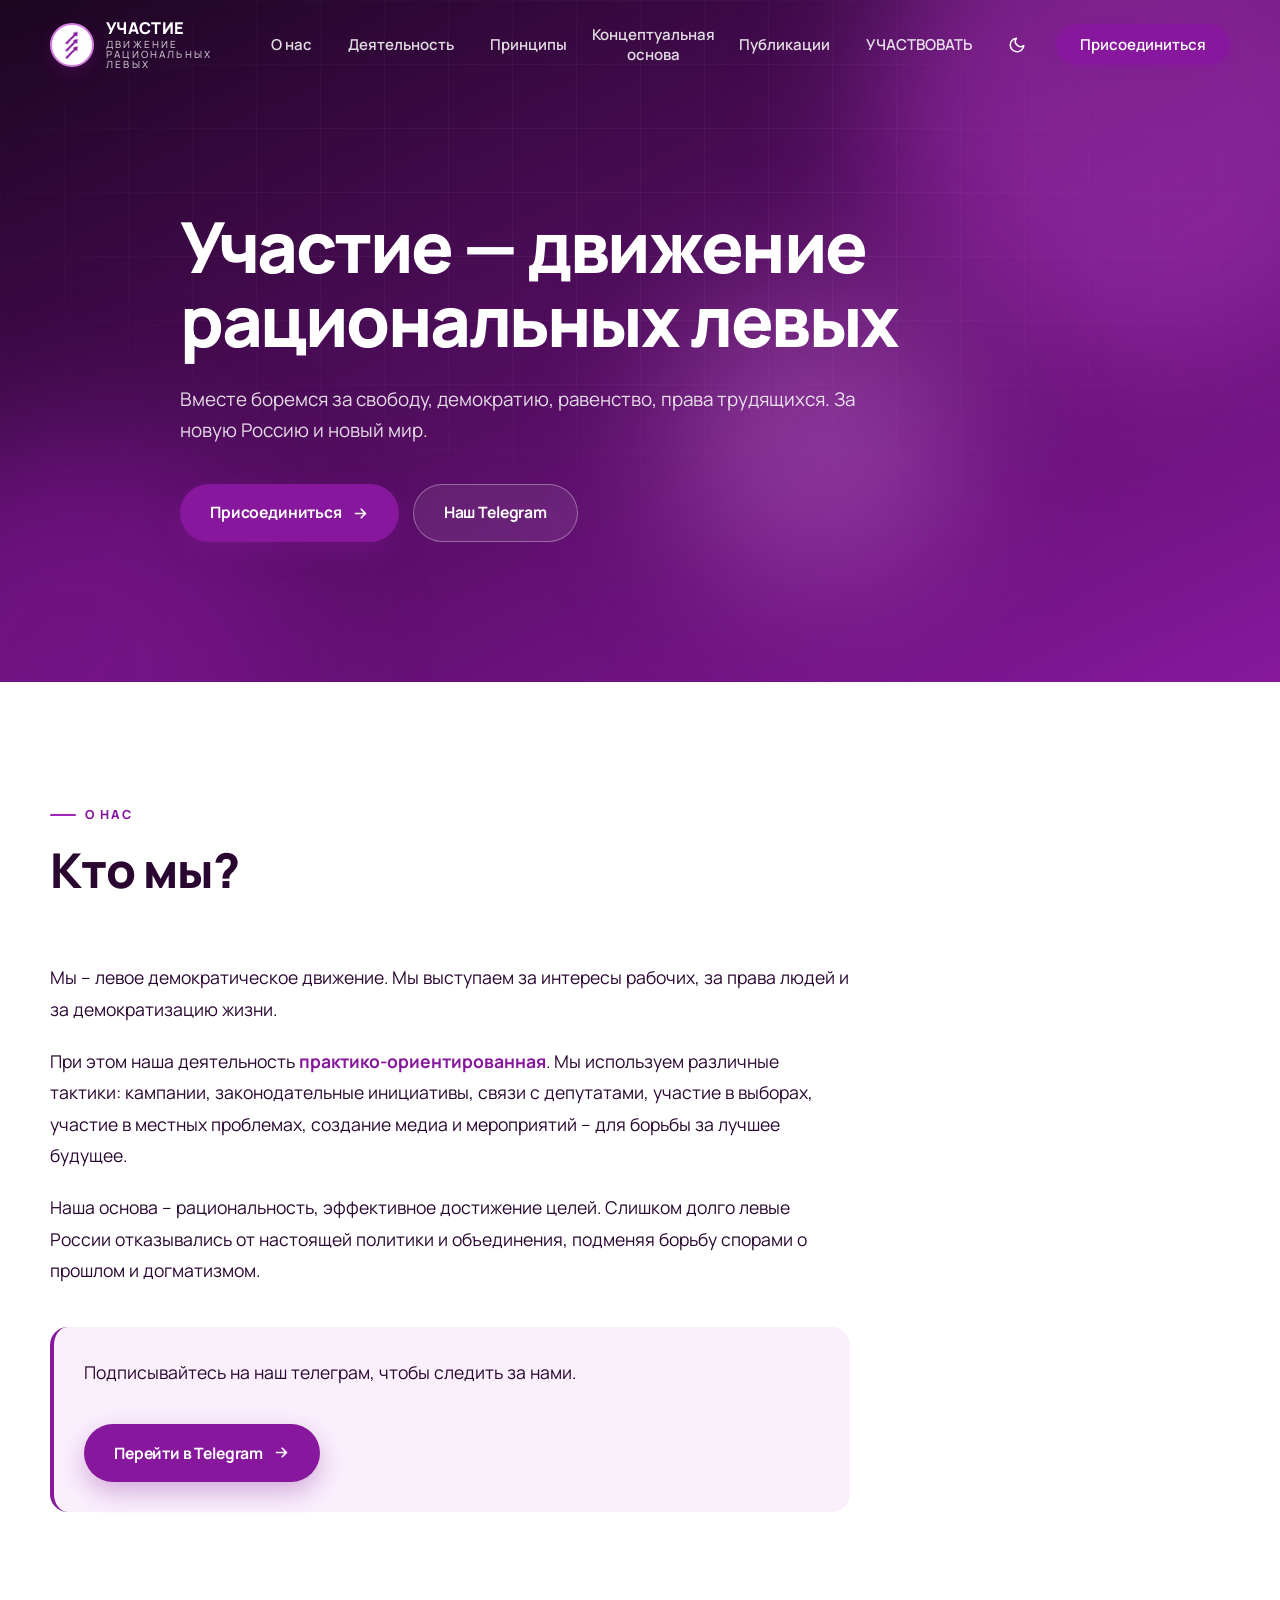
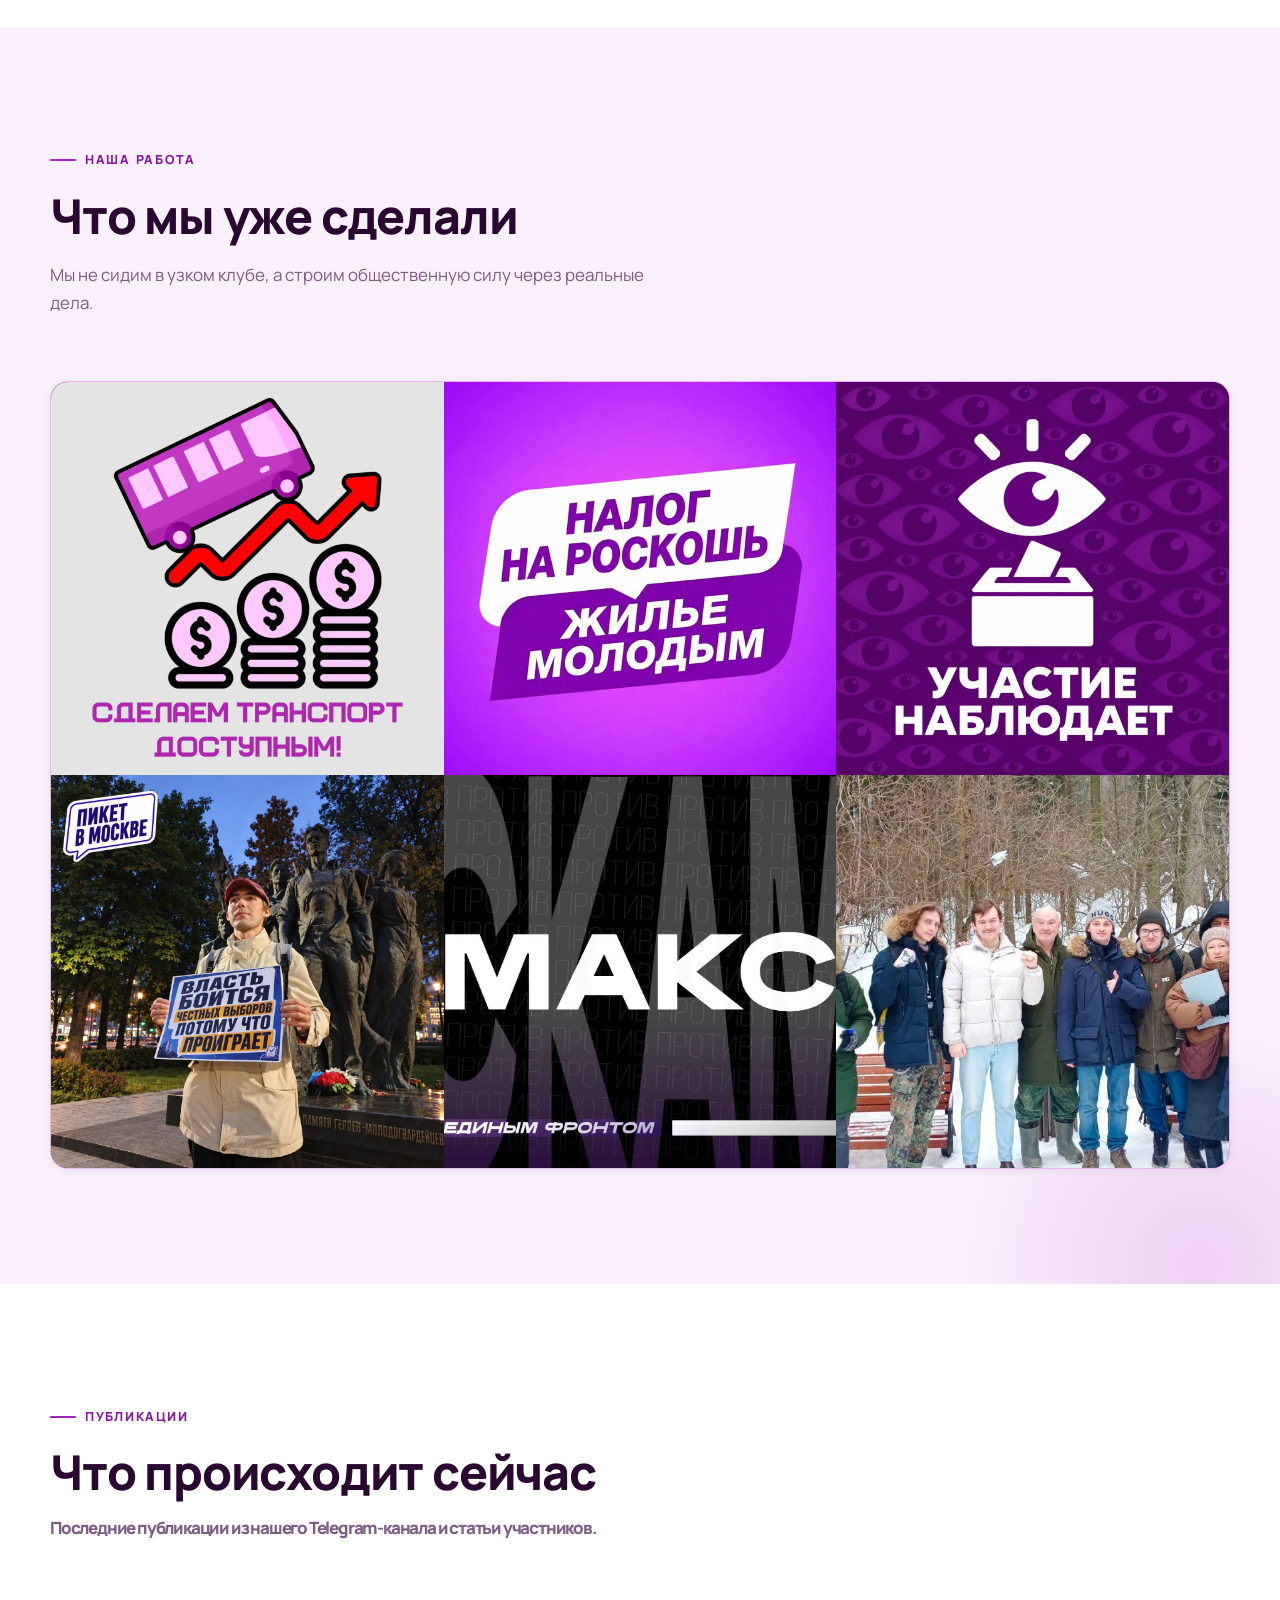
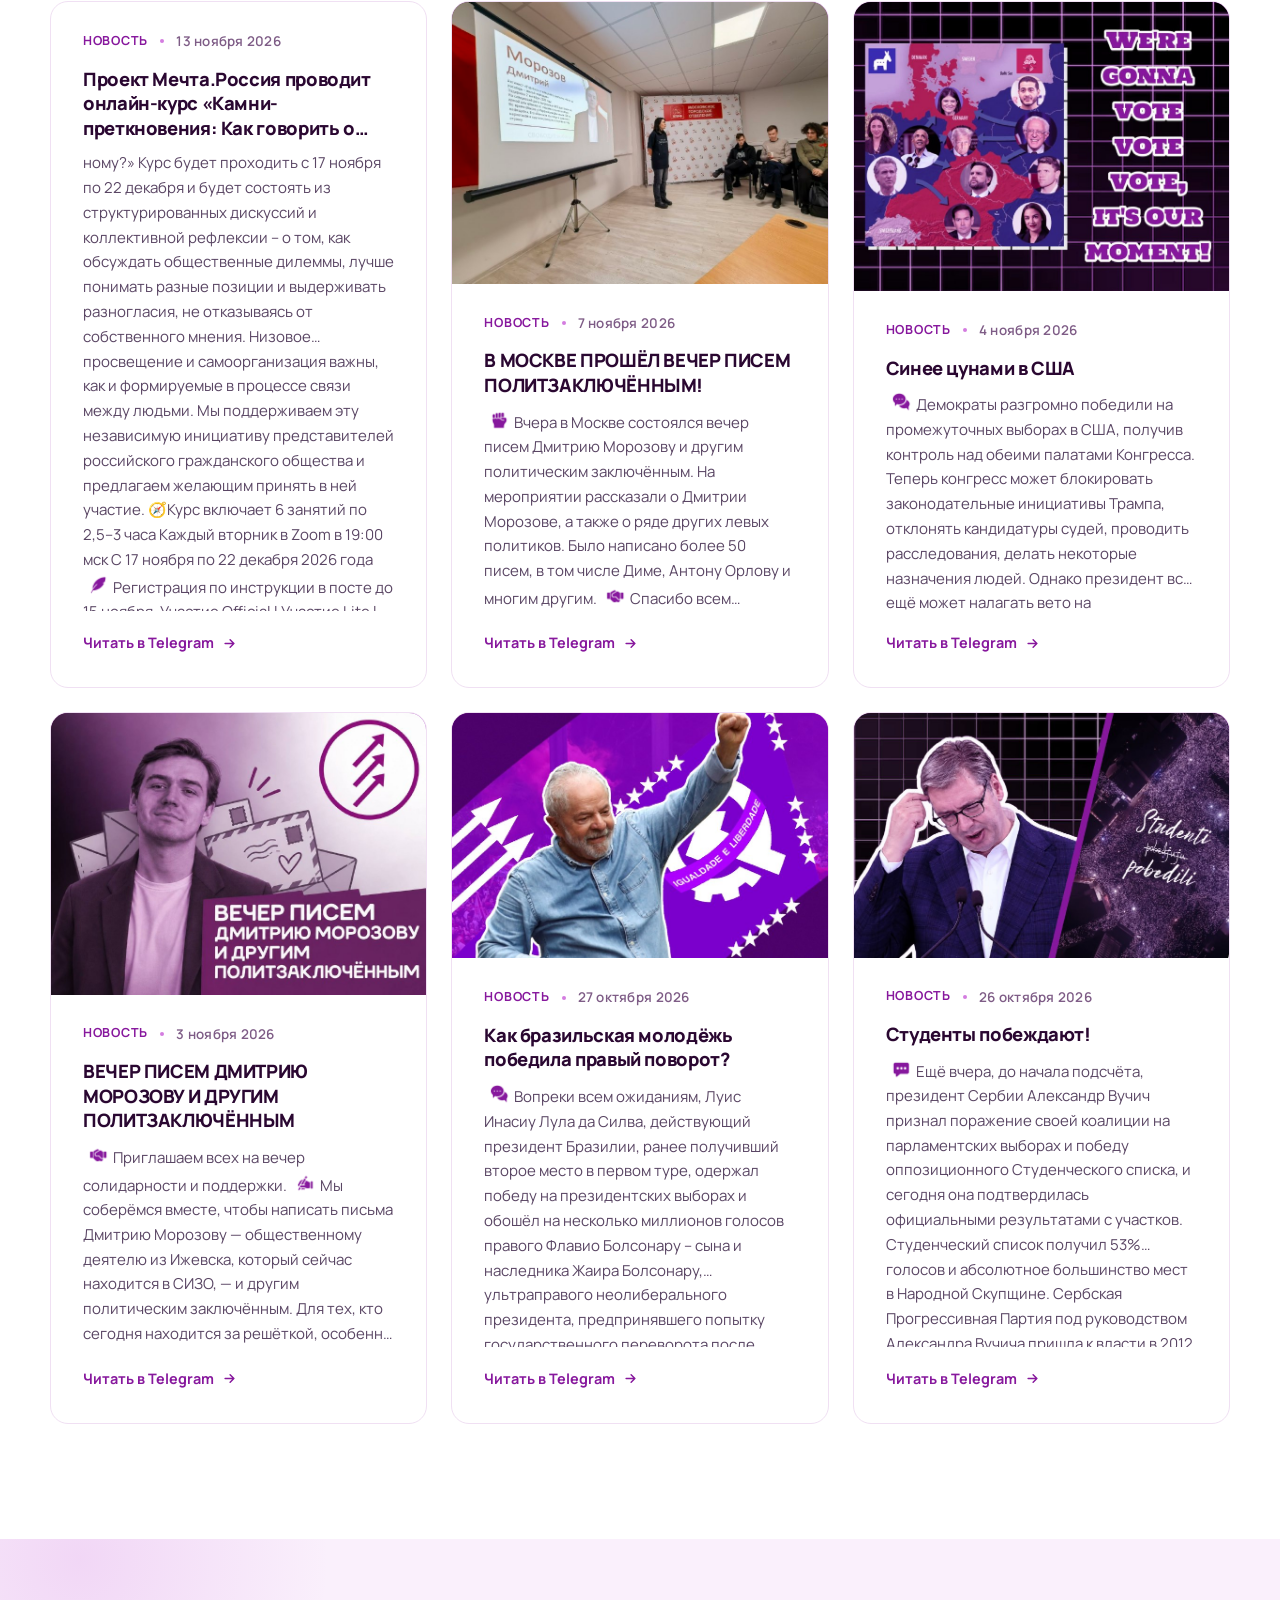
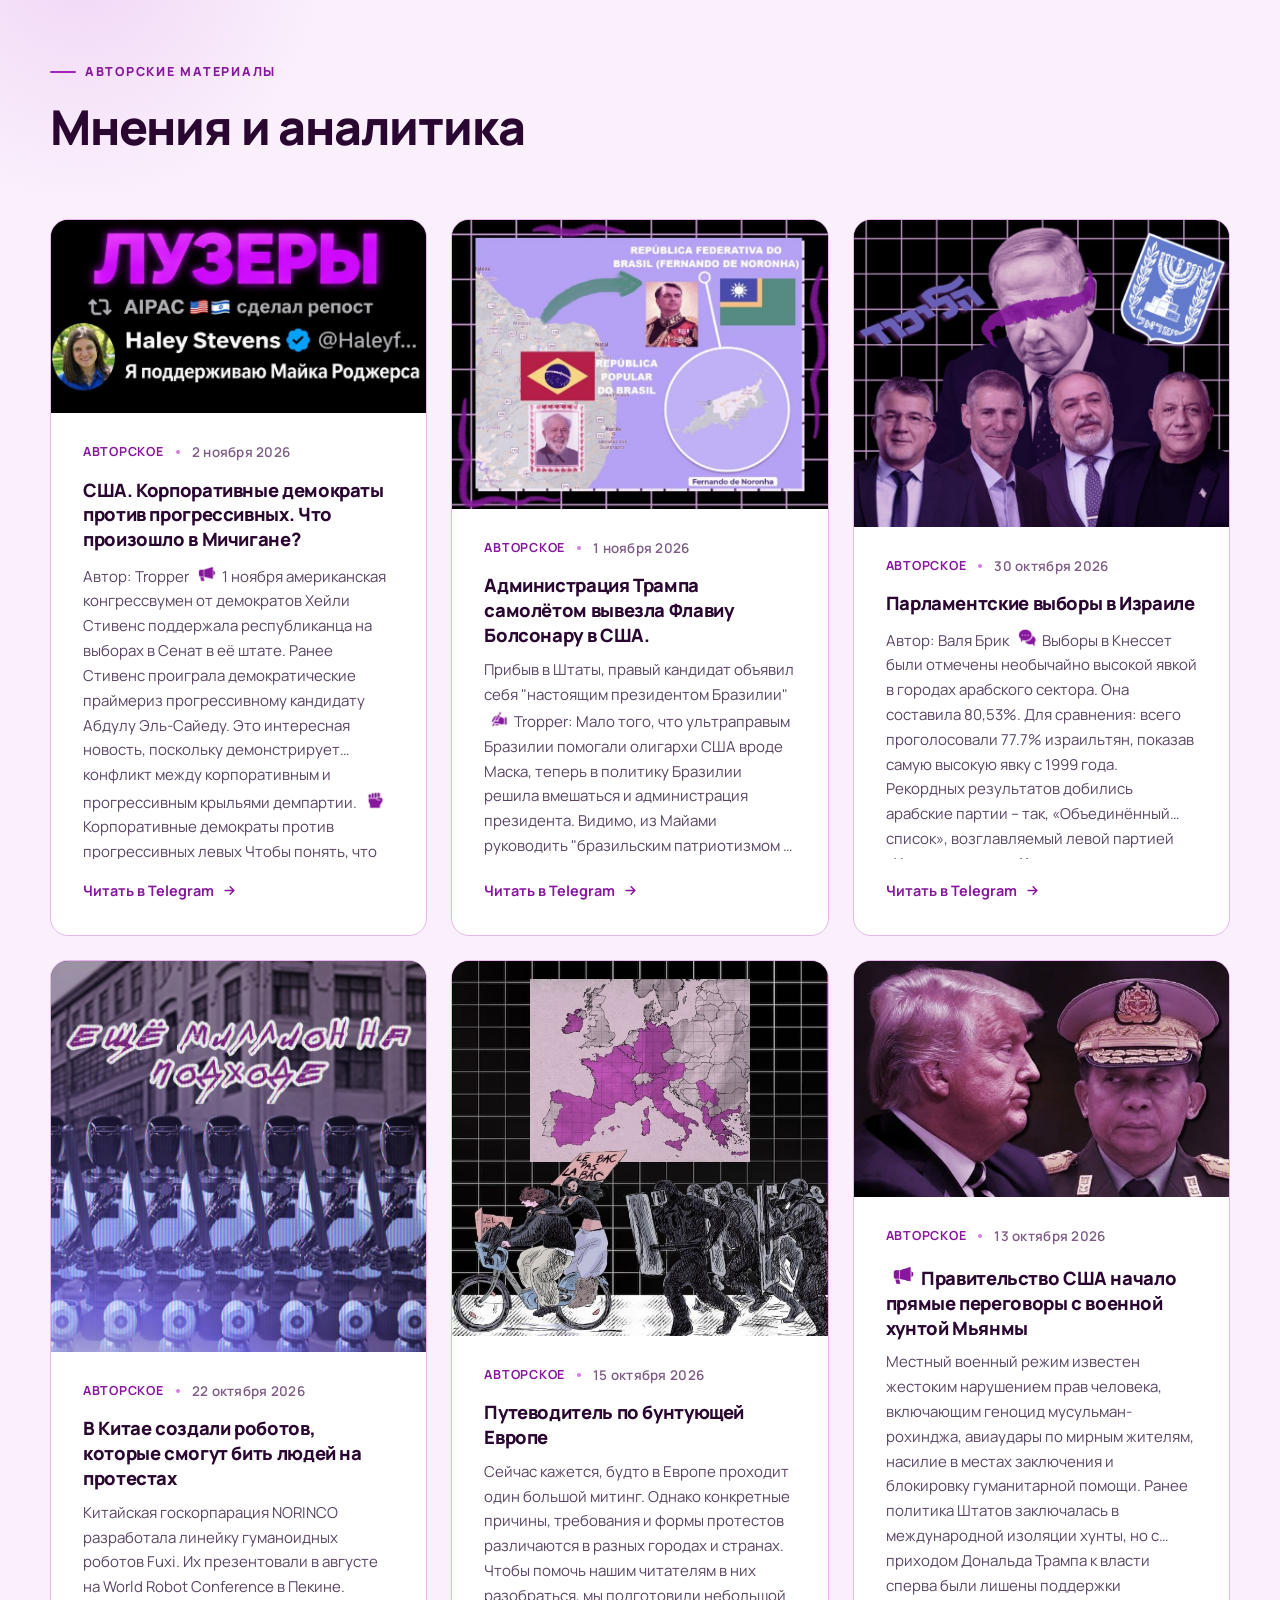
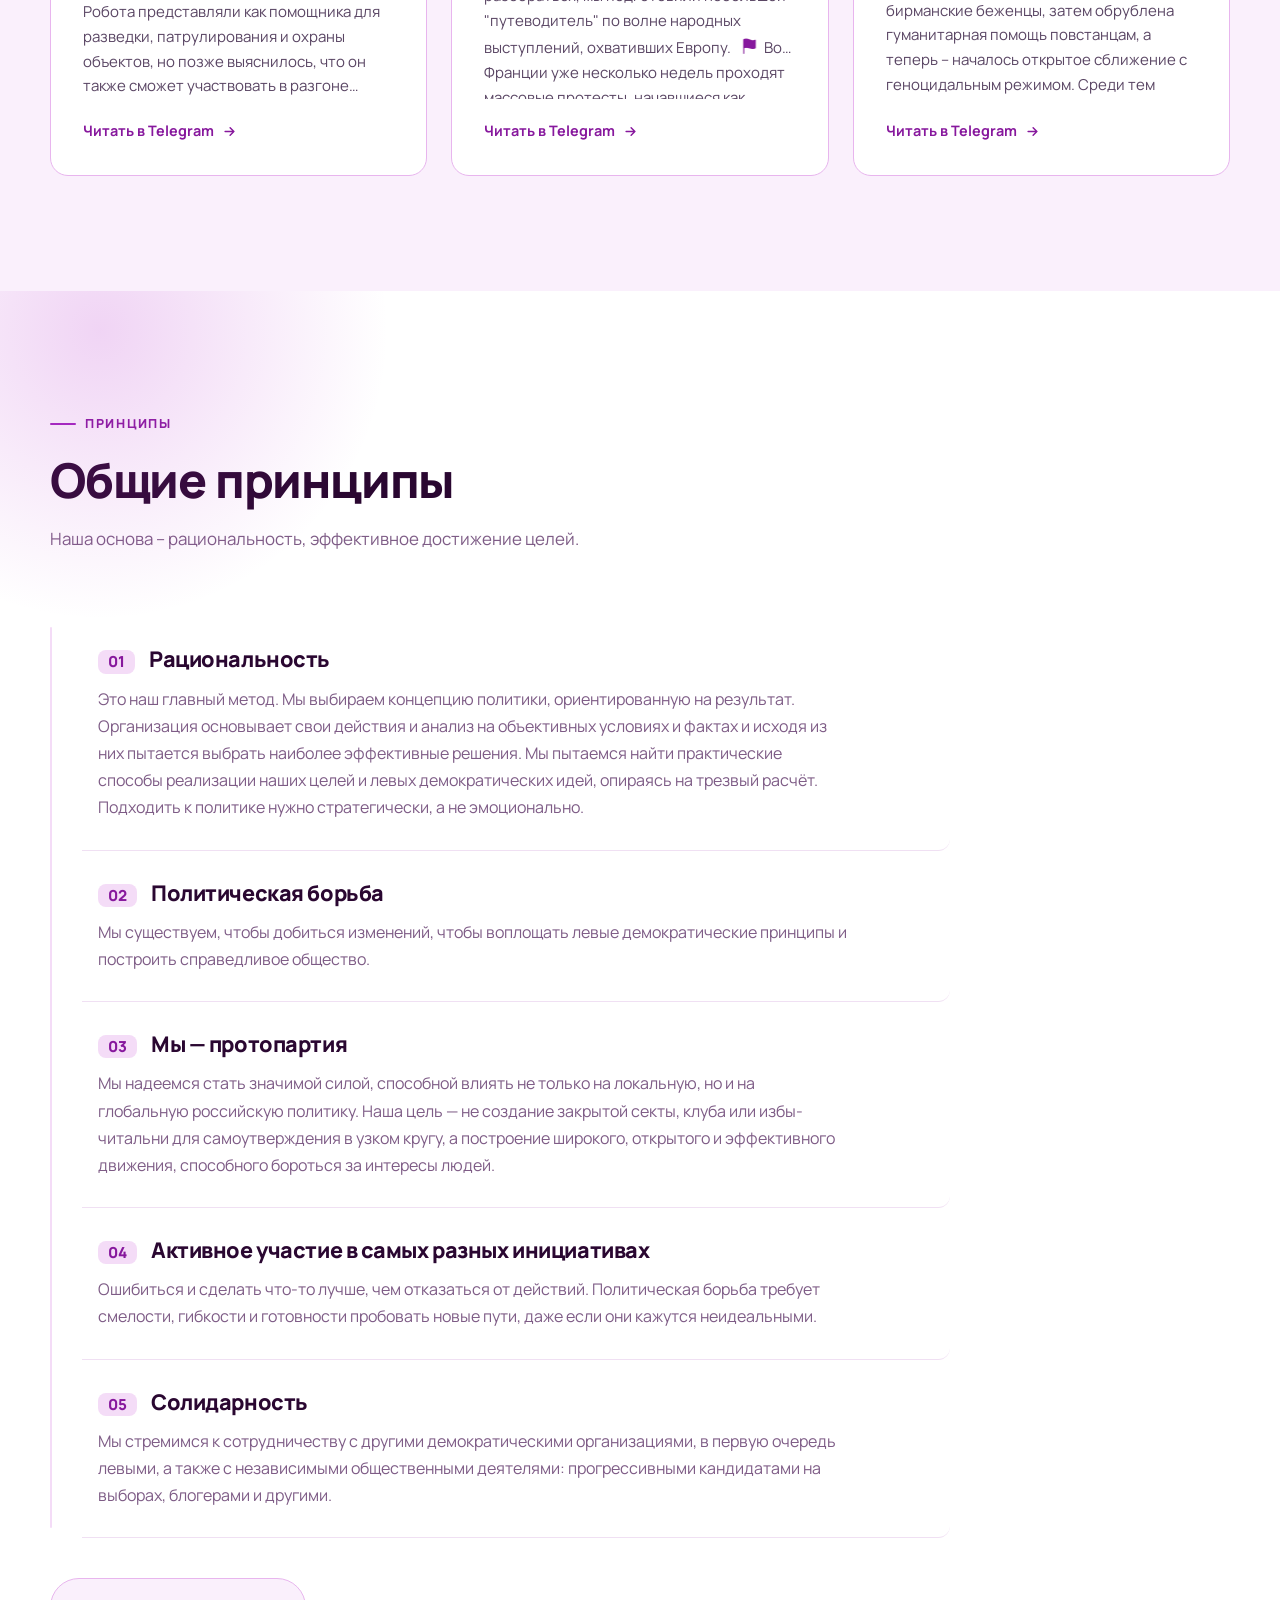
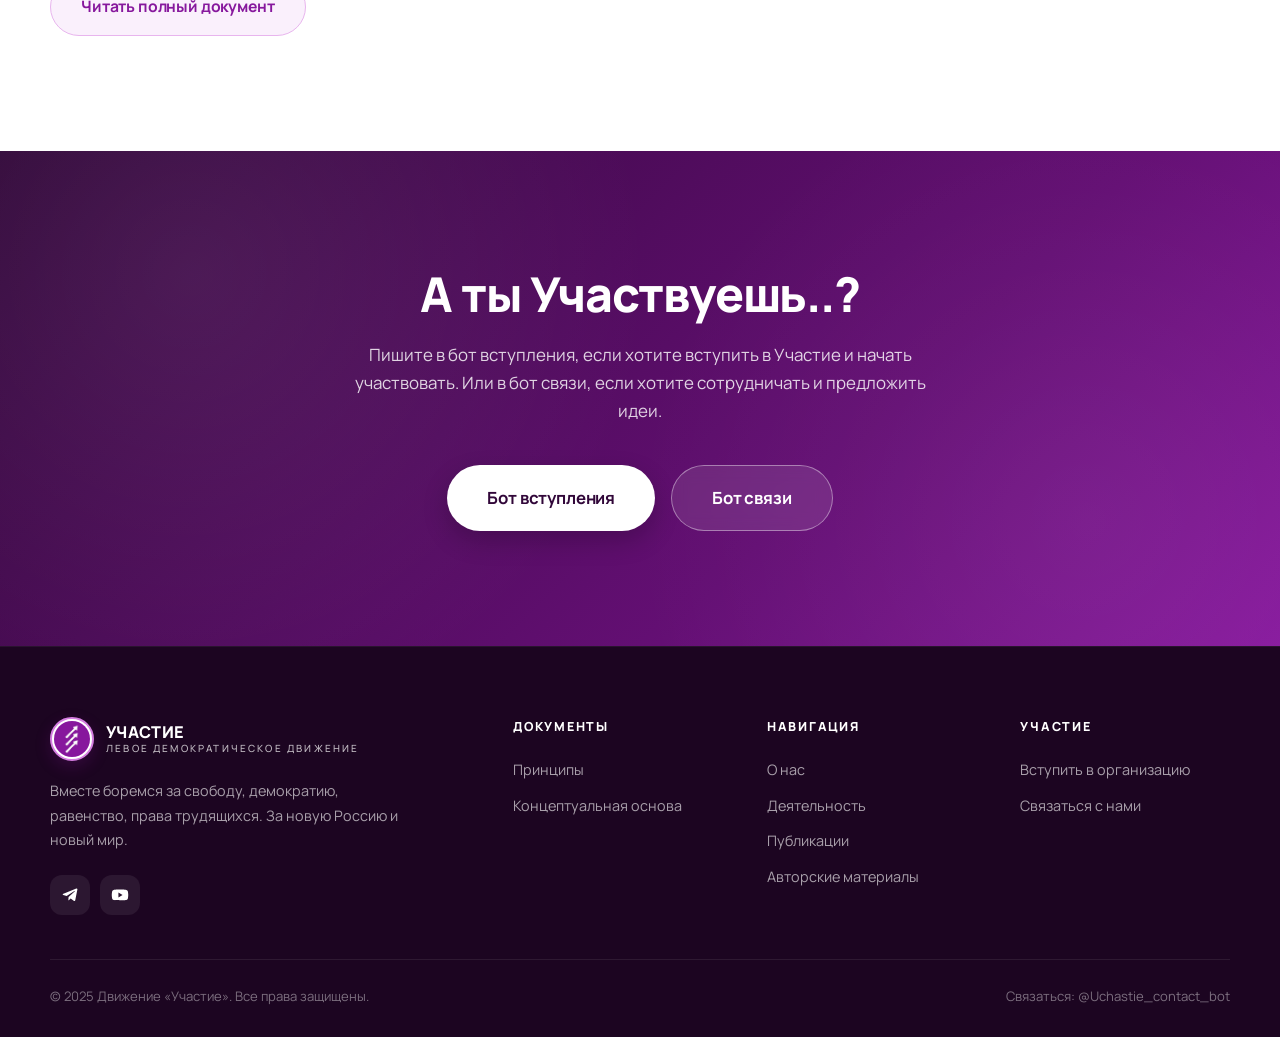
==== commit 2ce6acad: "Update index.html" ====
--- a/index.html
+++ b/index.html
@@ -207,7 +207,7 @@
   <div class="container">
     <div class="section-head">
       <span class="eyebrow">Публикации</span>
-      <h2 class="title">Наши материалы, мнения и аналитика</h2>
+      <h2 class="title">Что происходит сейчас 
       <p class="lead">Последние публикации из нашего Telegram-канала и статьи участников.</p>
     </div>
     <div class="news-grid" id="newsGrid"></div>
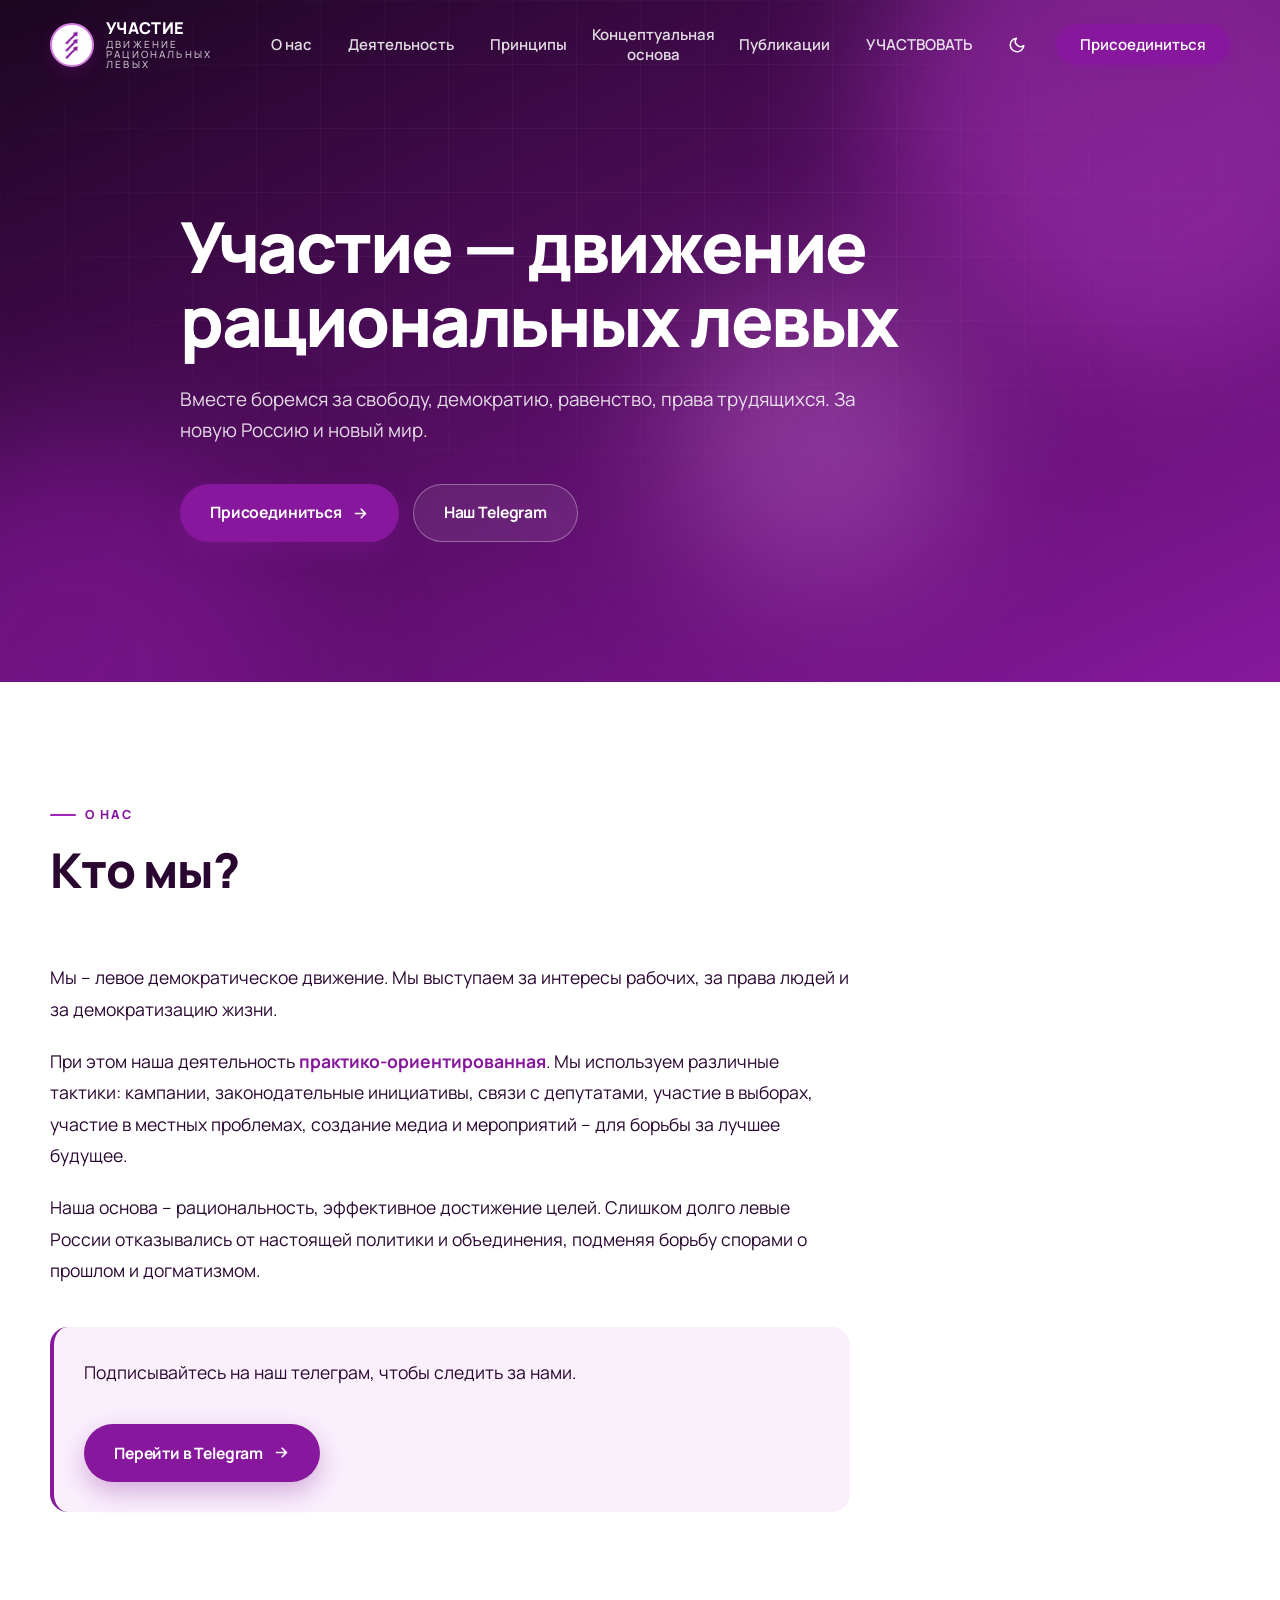
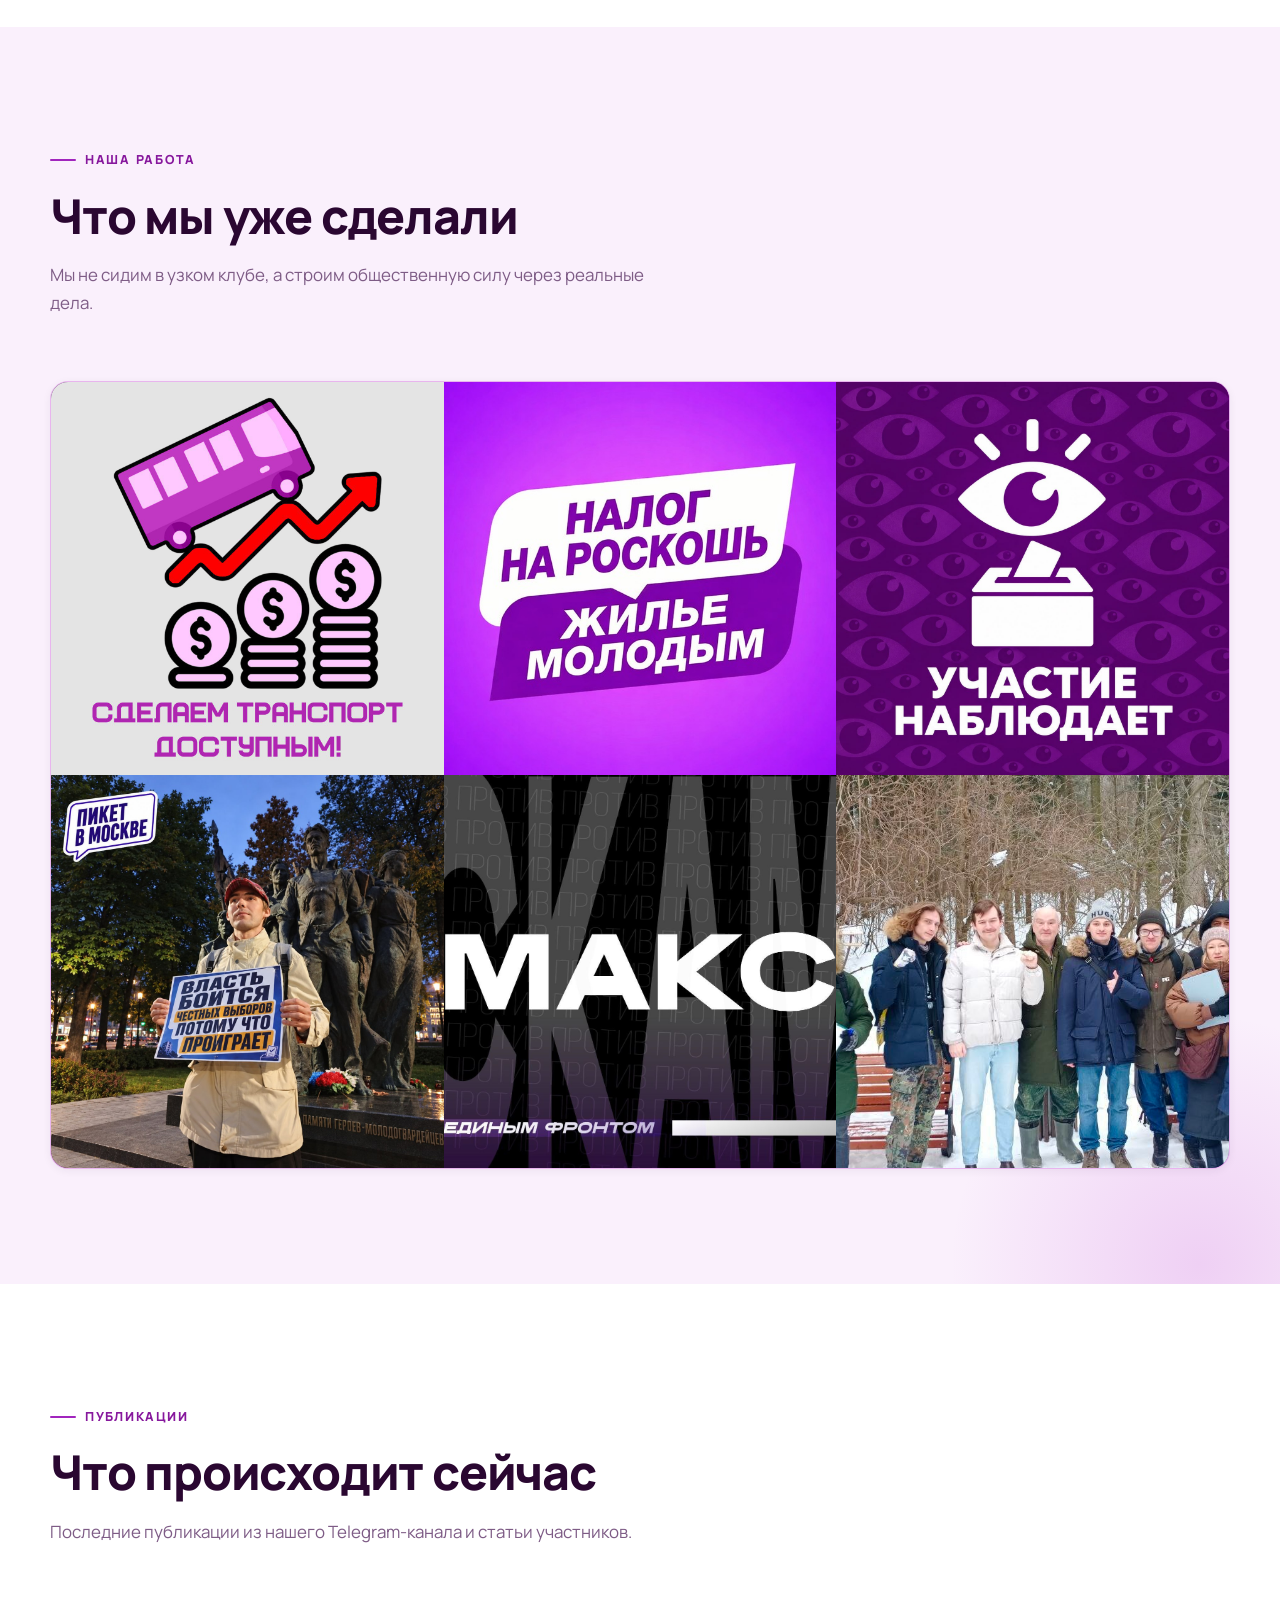
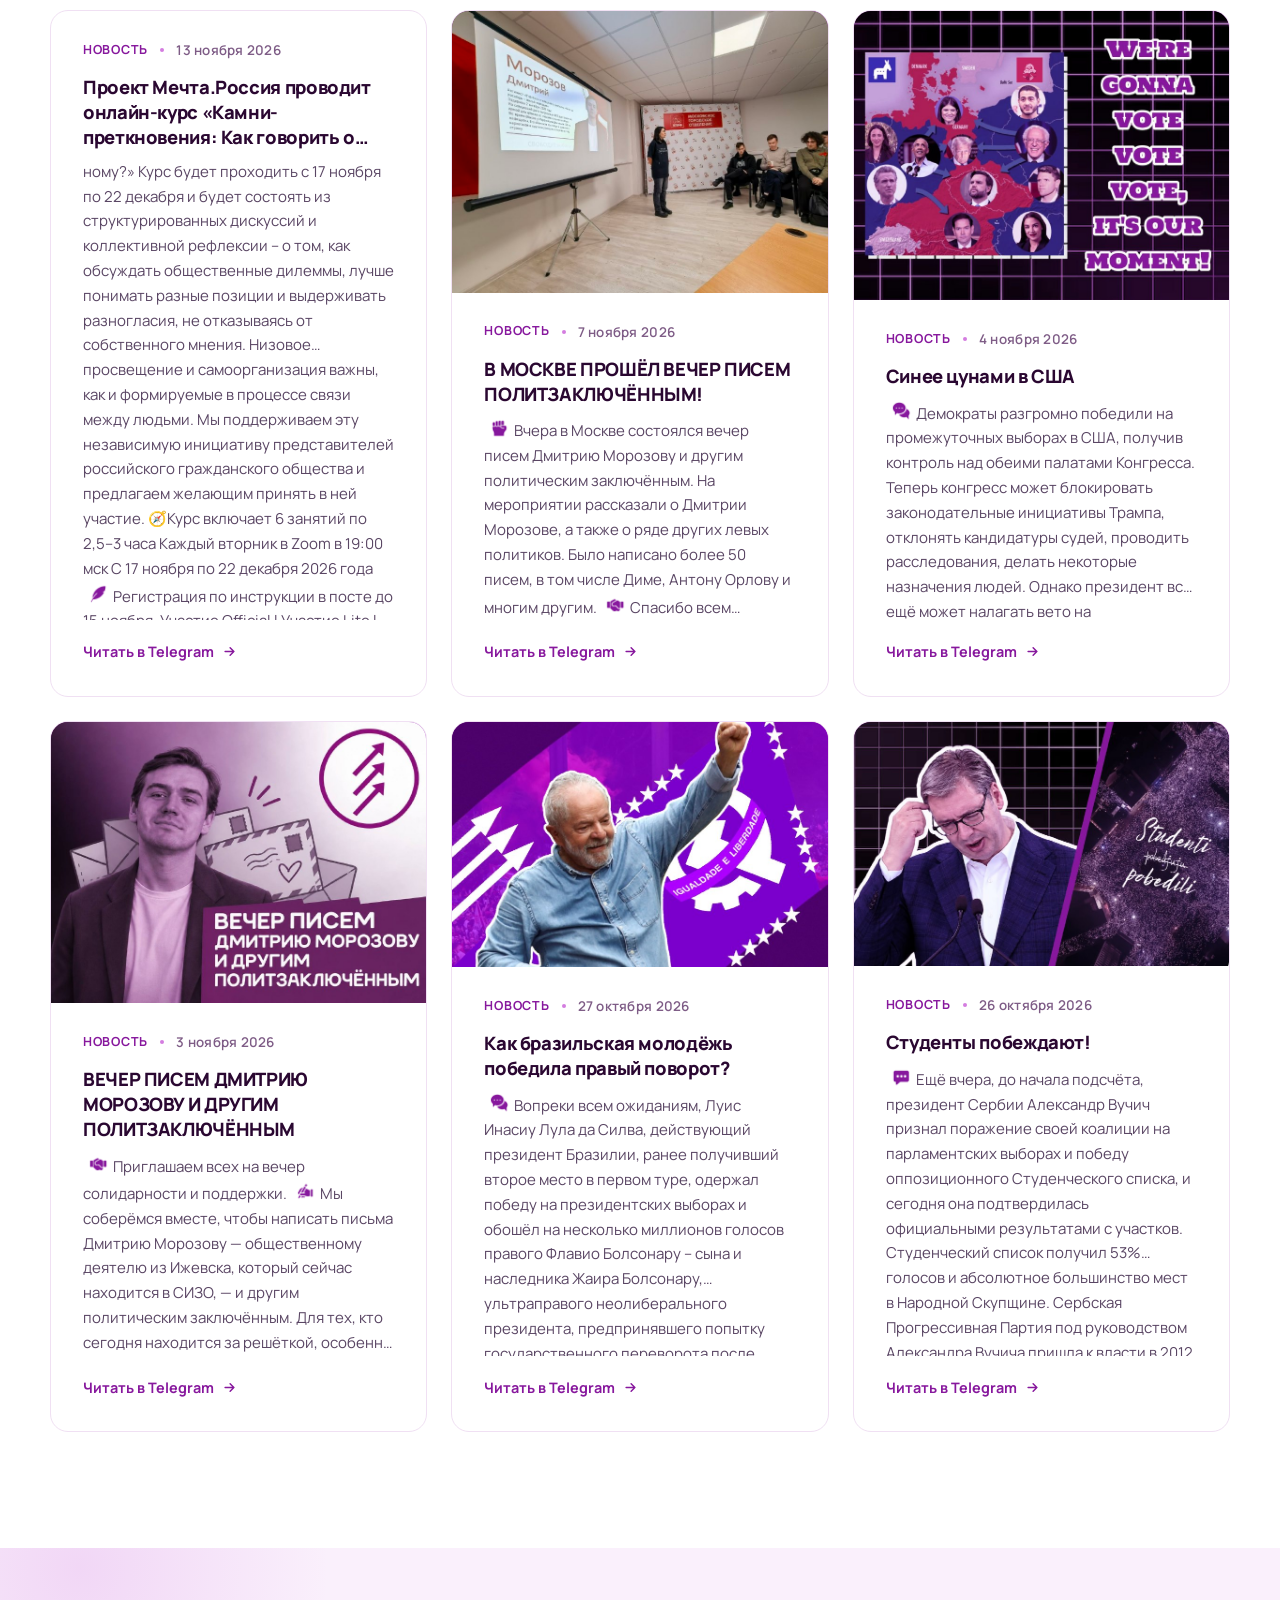
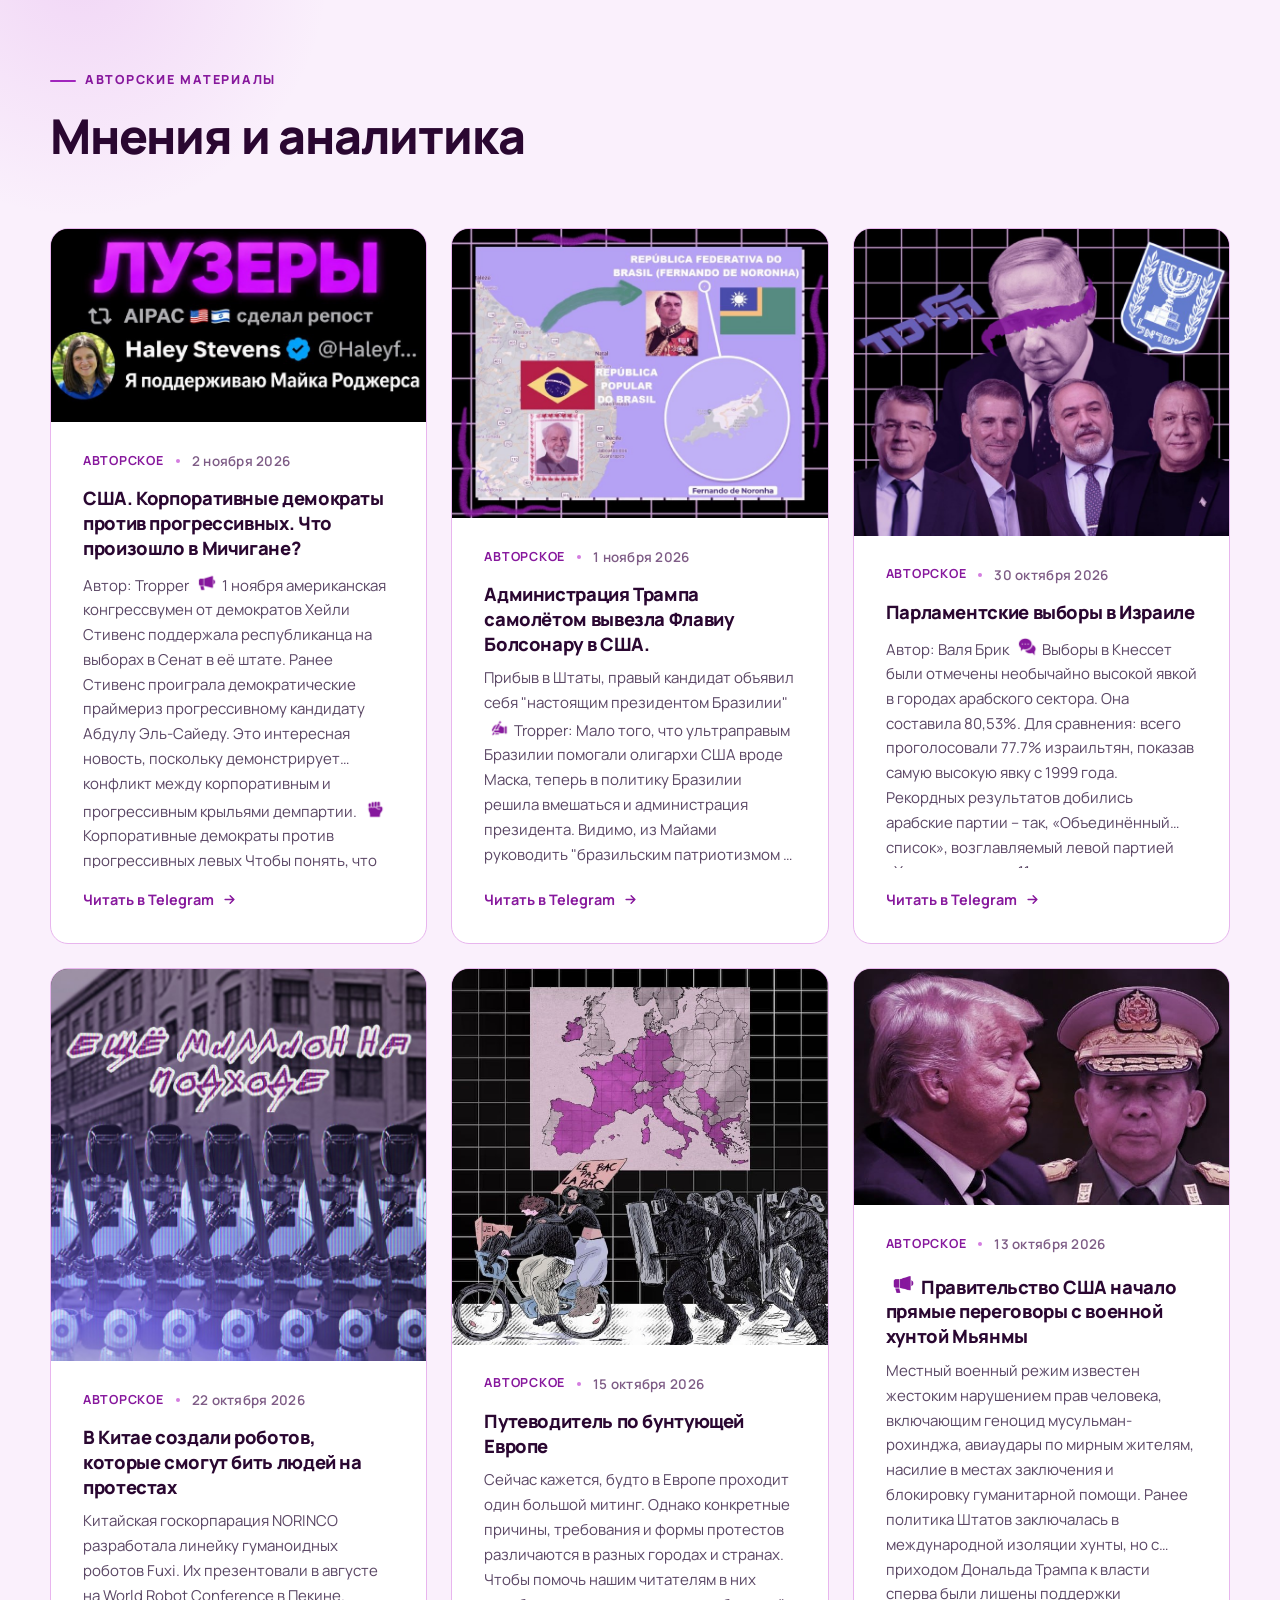
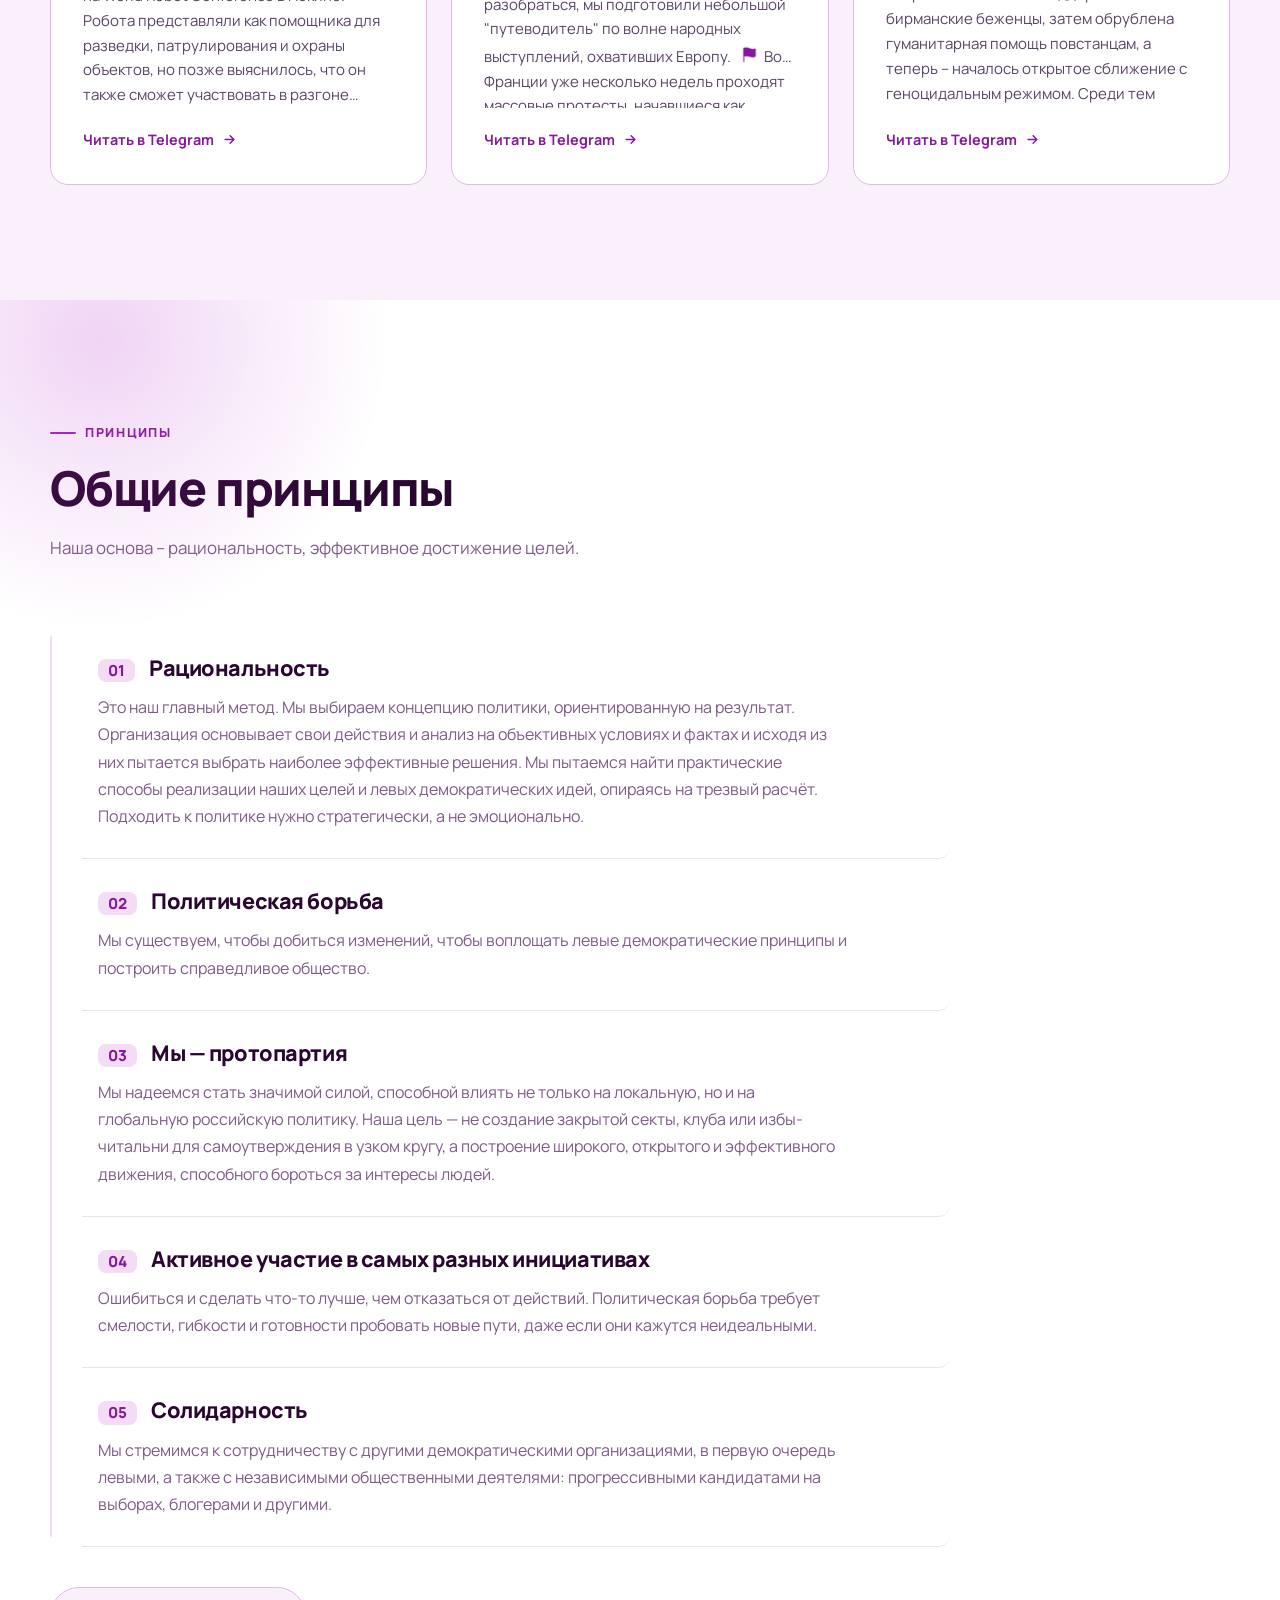
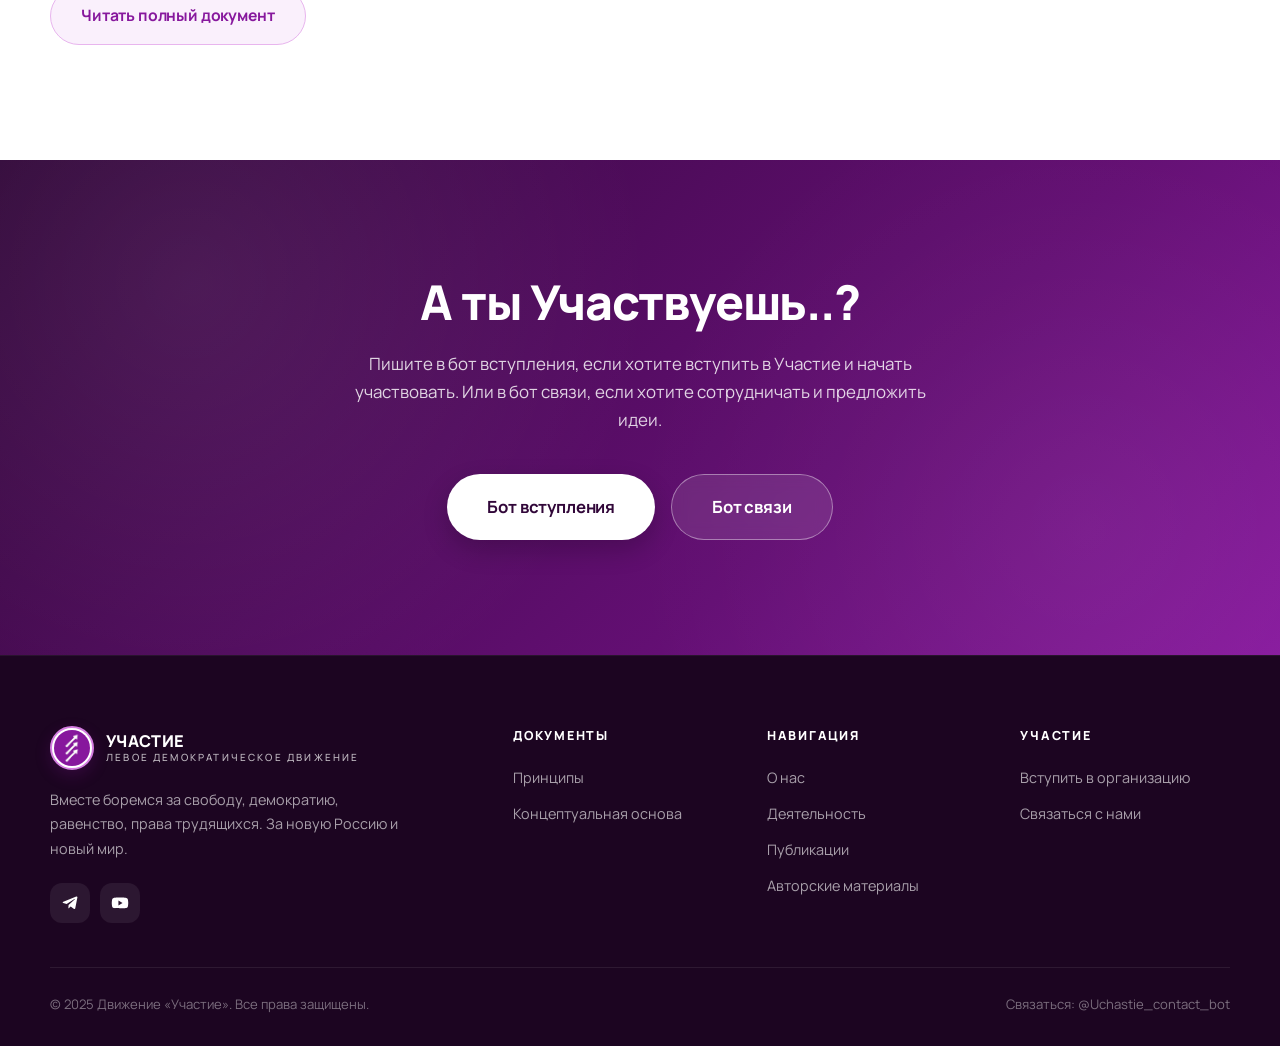
==== commit f88ef751: "Update index.html" ====
--- a/index.html
+++ b/index.html
@@ -207,7 +207,7 @@
   <div class="container">
     <div class="section-head">
       <span class="eyebrow">Публикации</span>
-      <h2 class="title">Что происходит сейчас 
+      <h2 class="title">Что происходит сейчас </h2>
       <p class="lead">Последние публикации из нашего Telegram-канала и статьи участников.</p>
     </div>
     <div class="news-grid" id="newsGrid"></div>
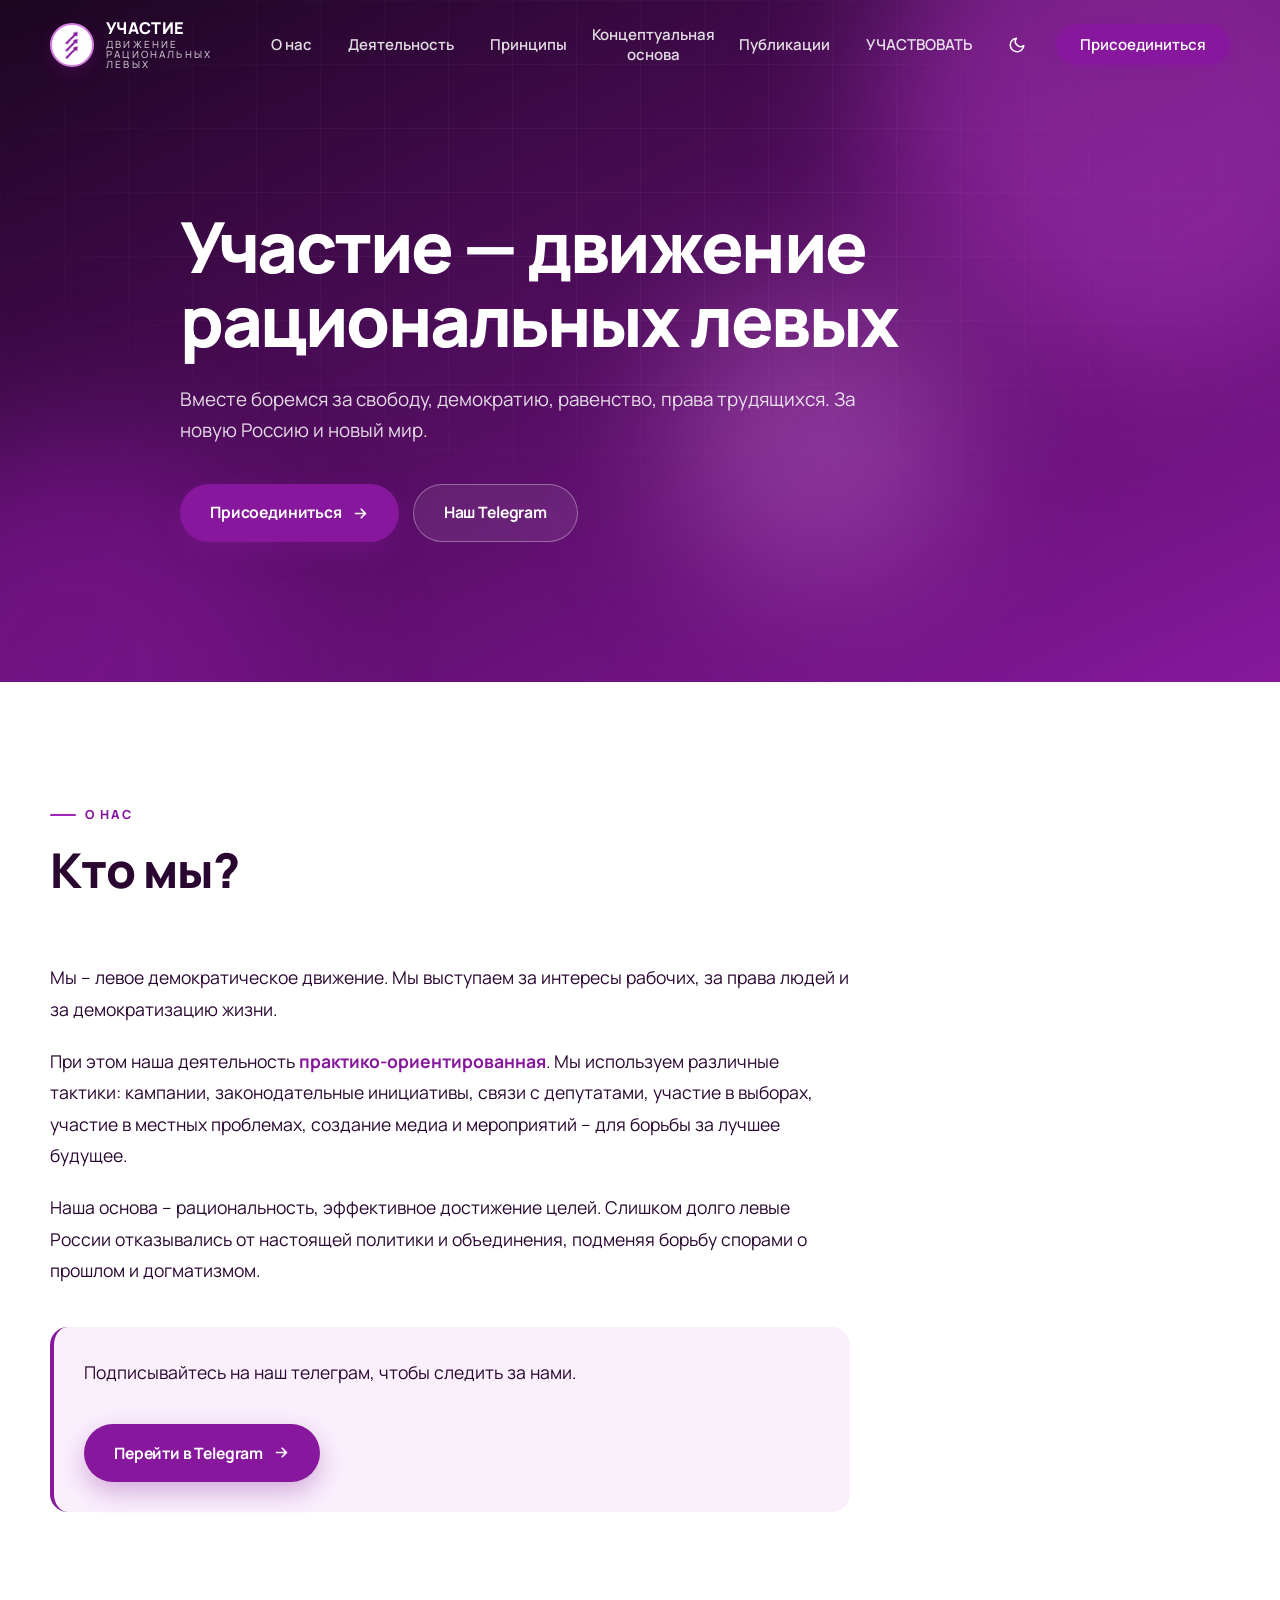
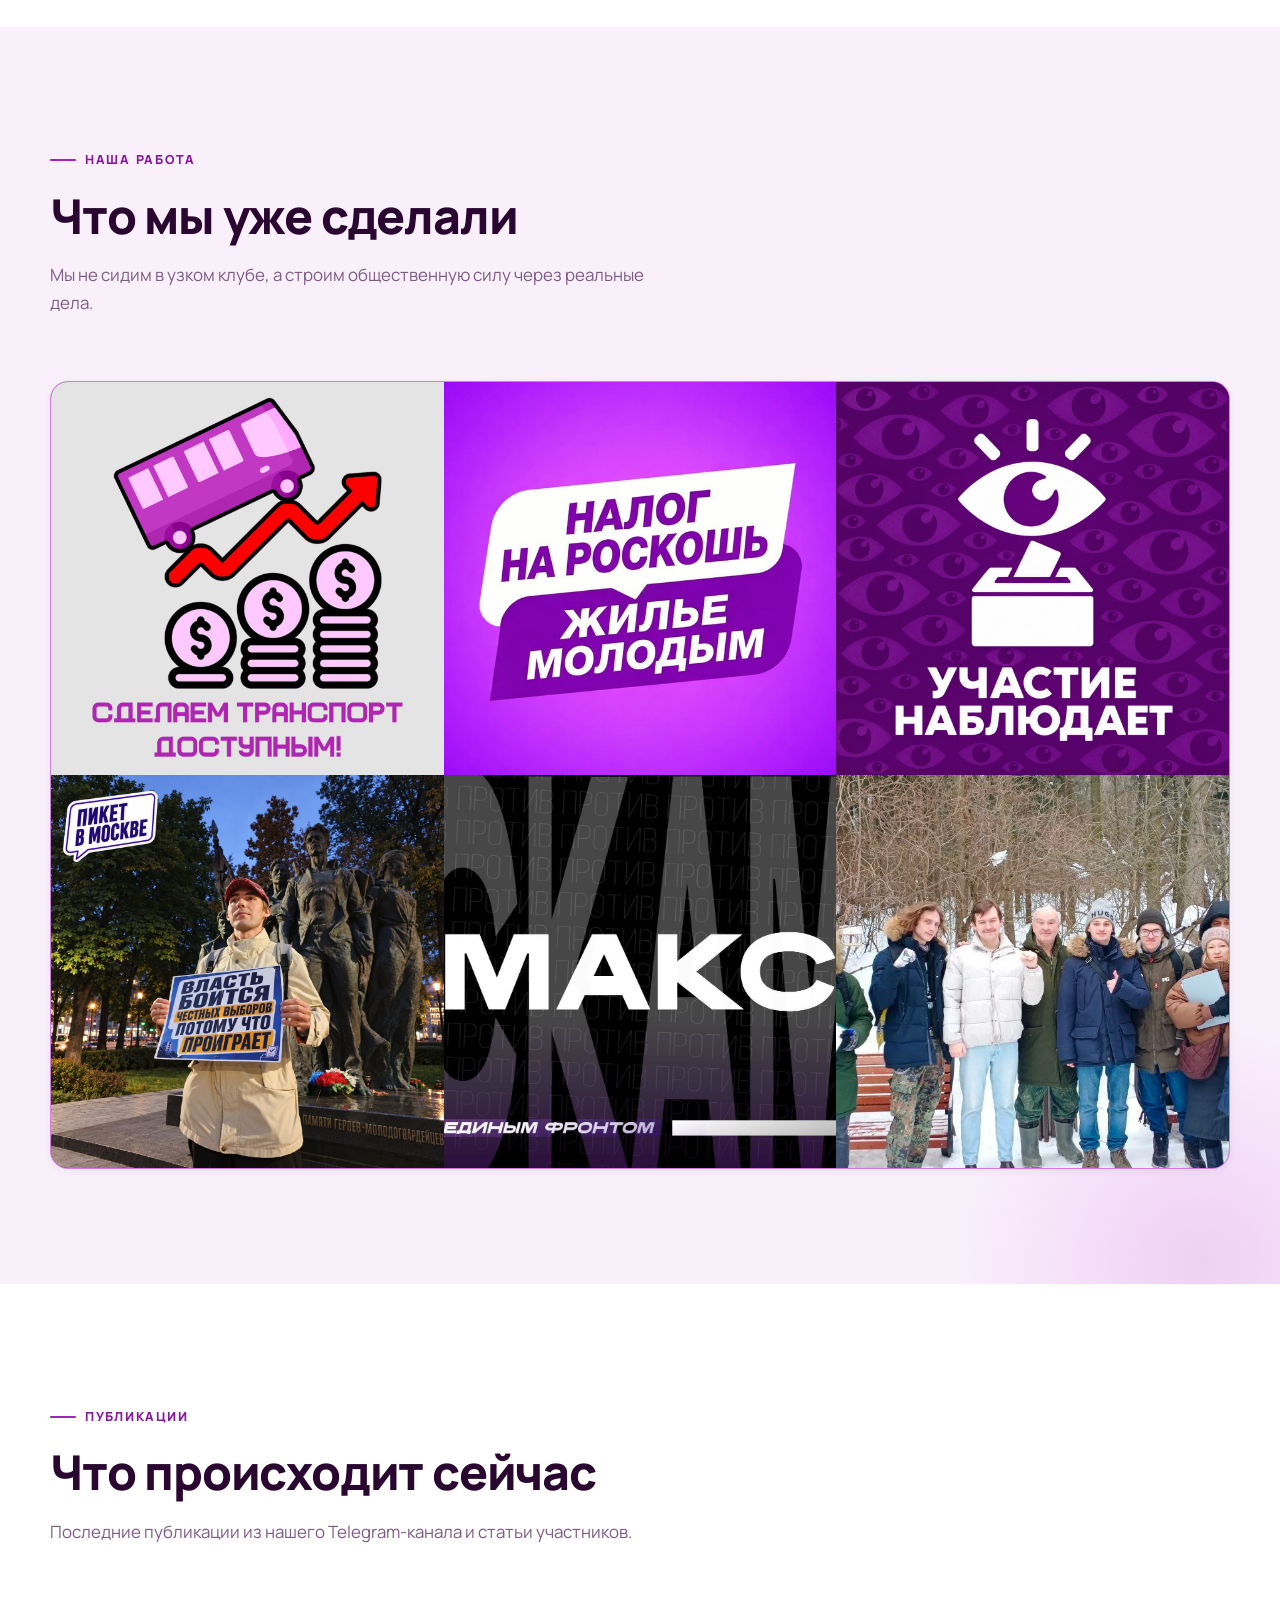
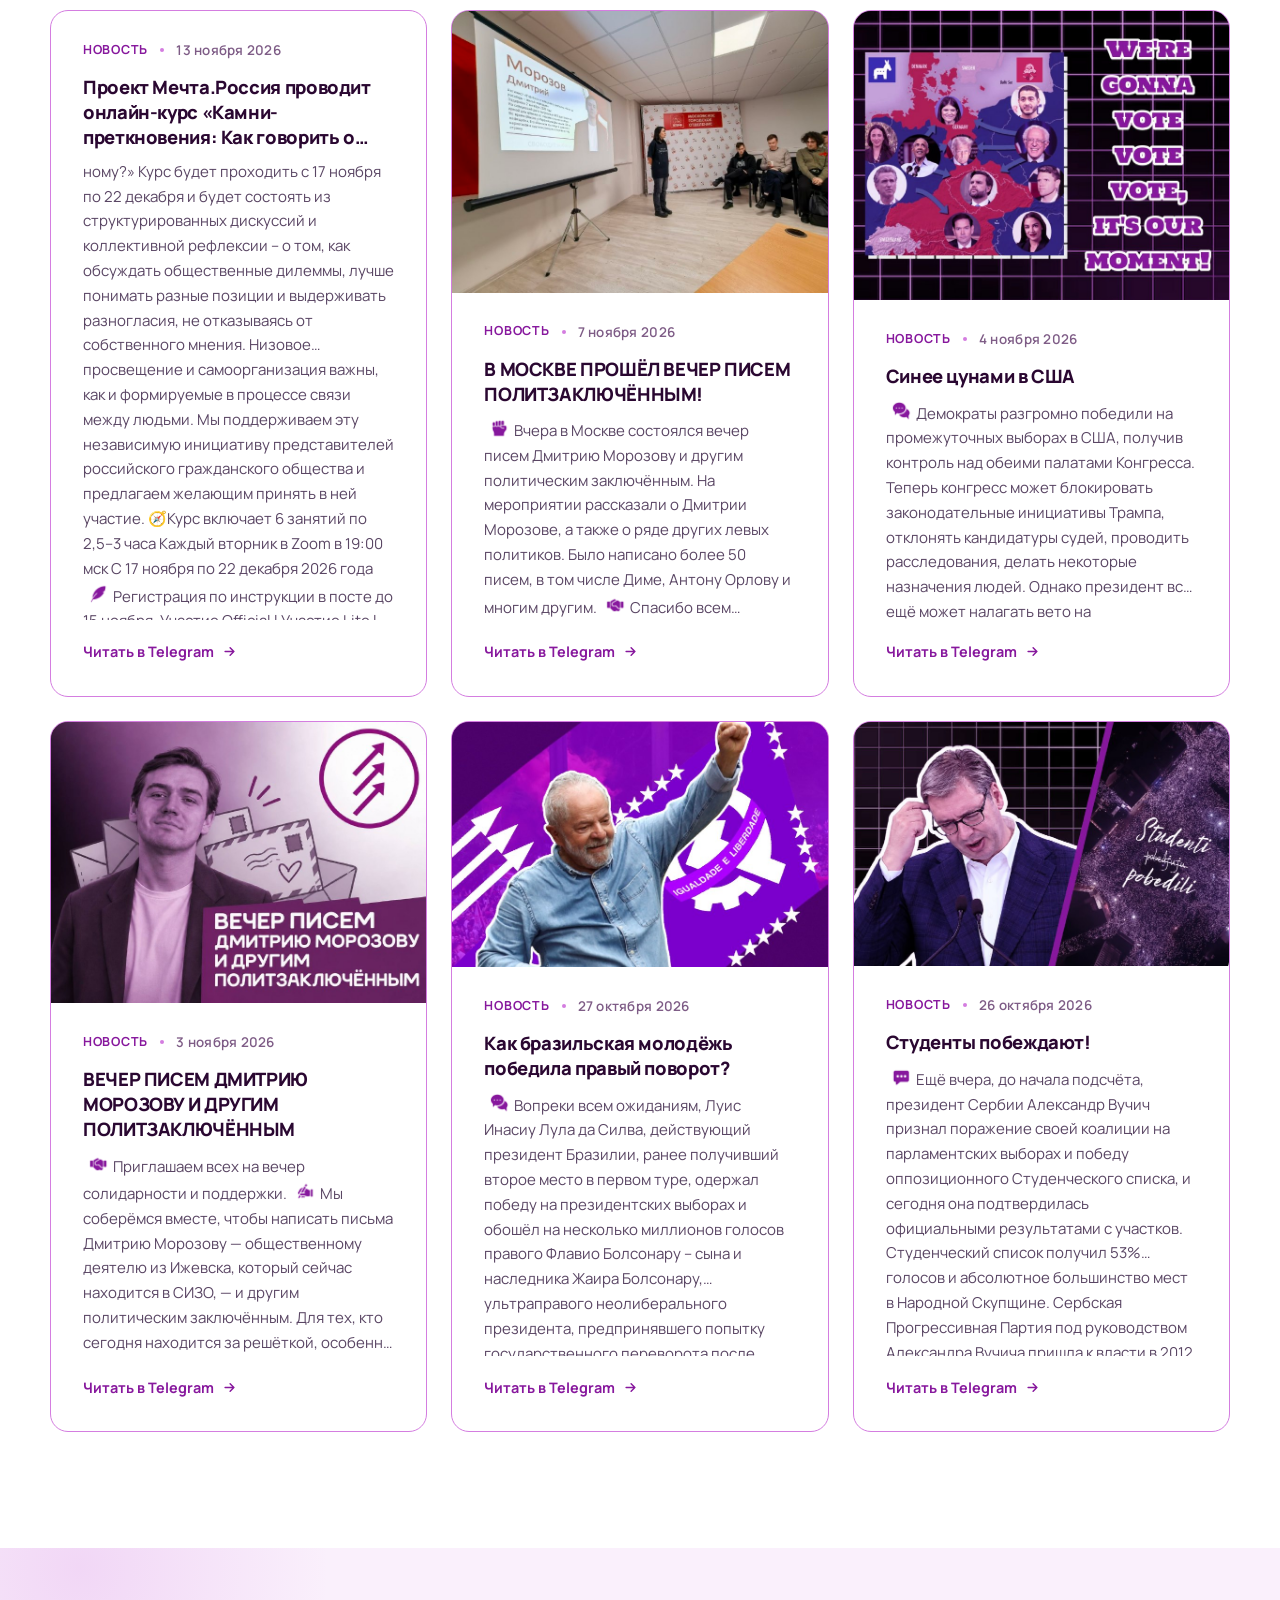
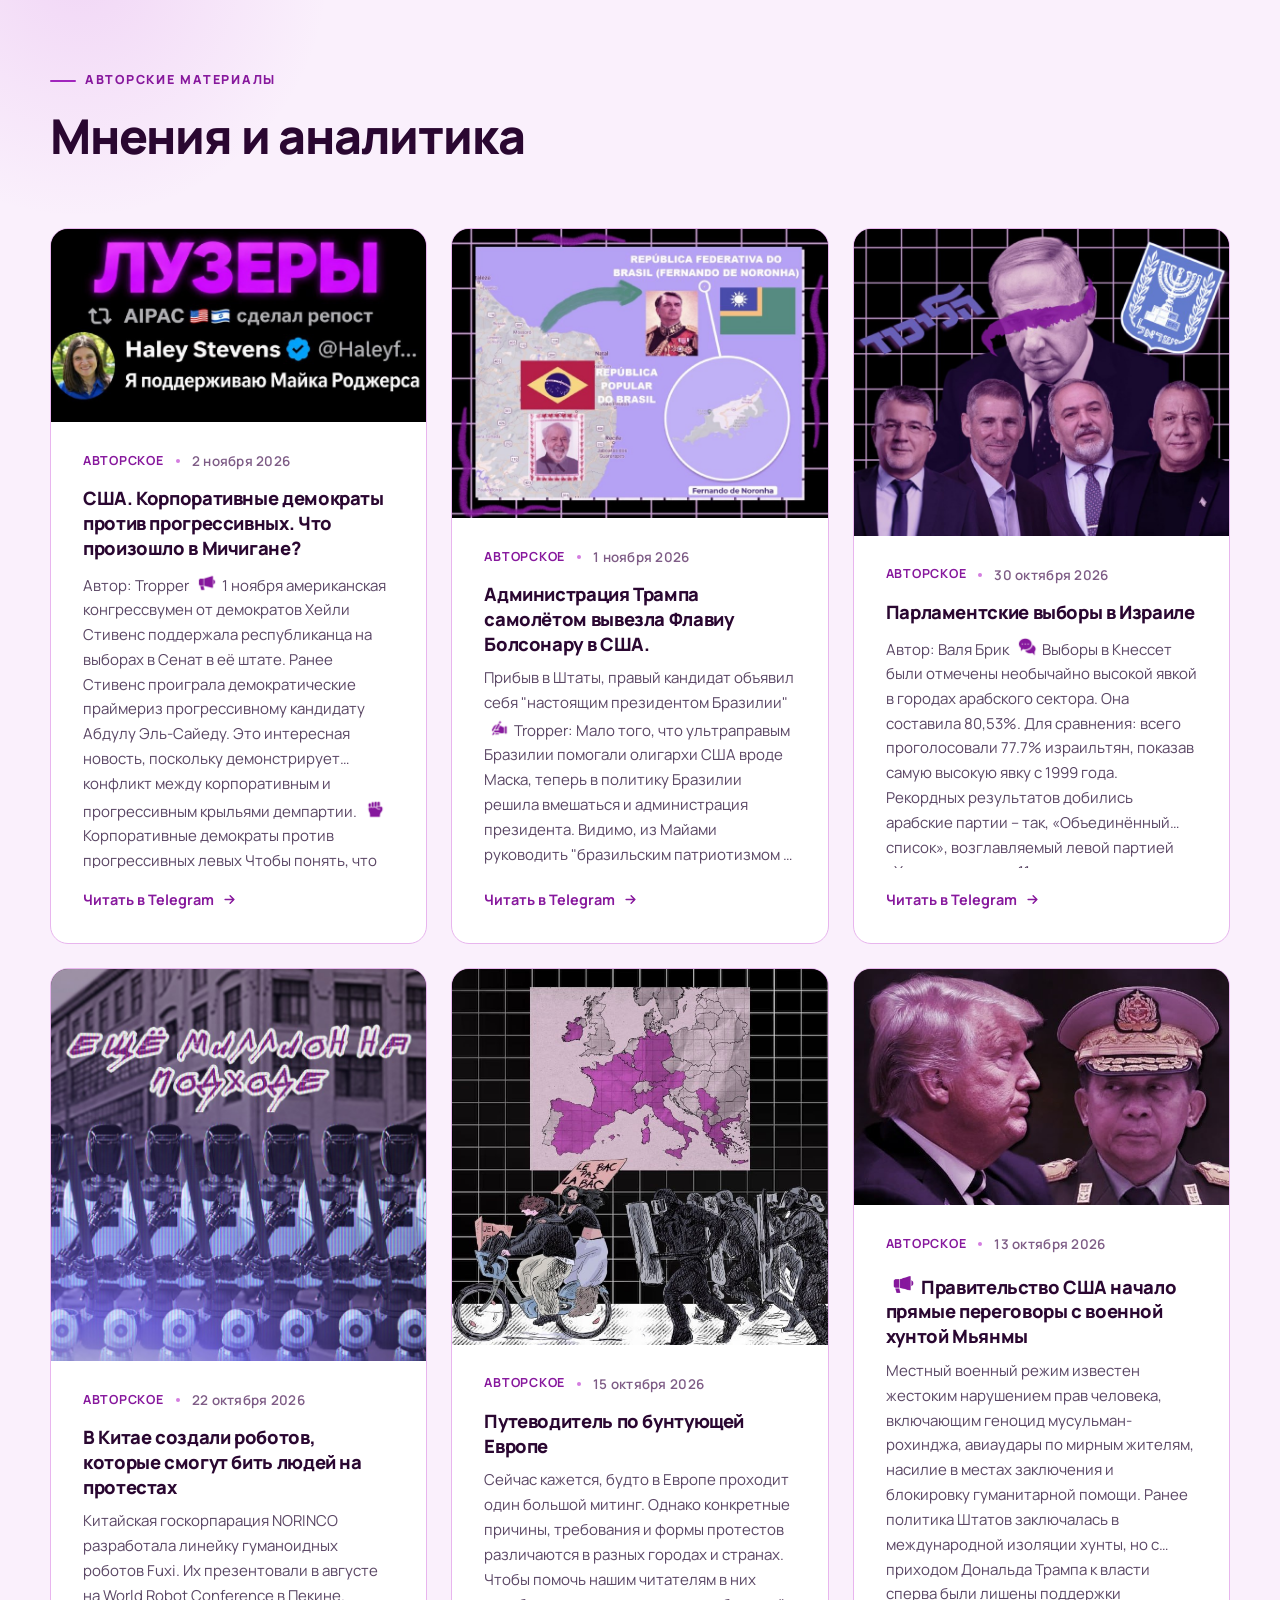
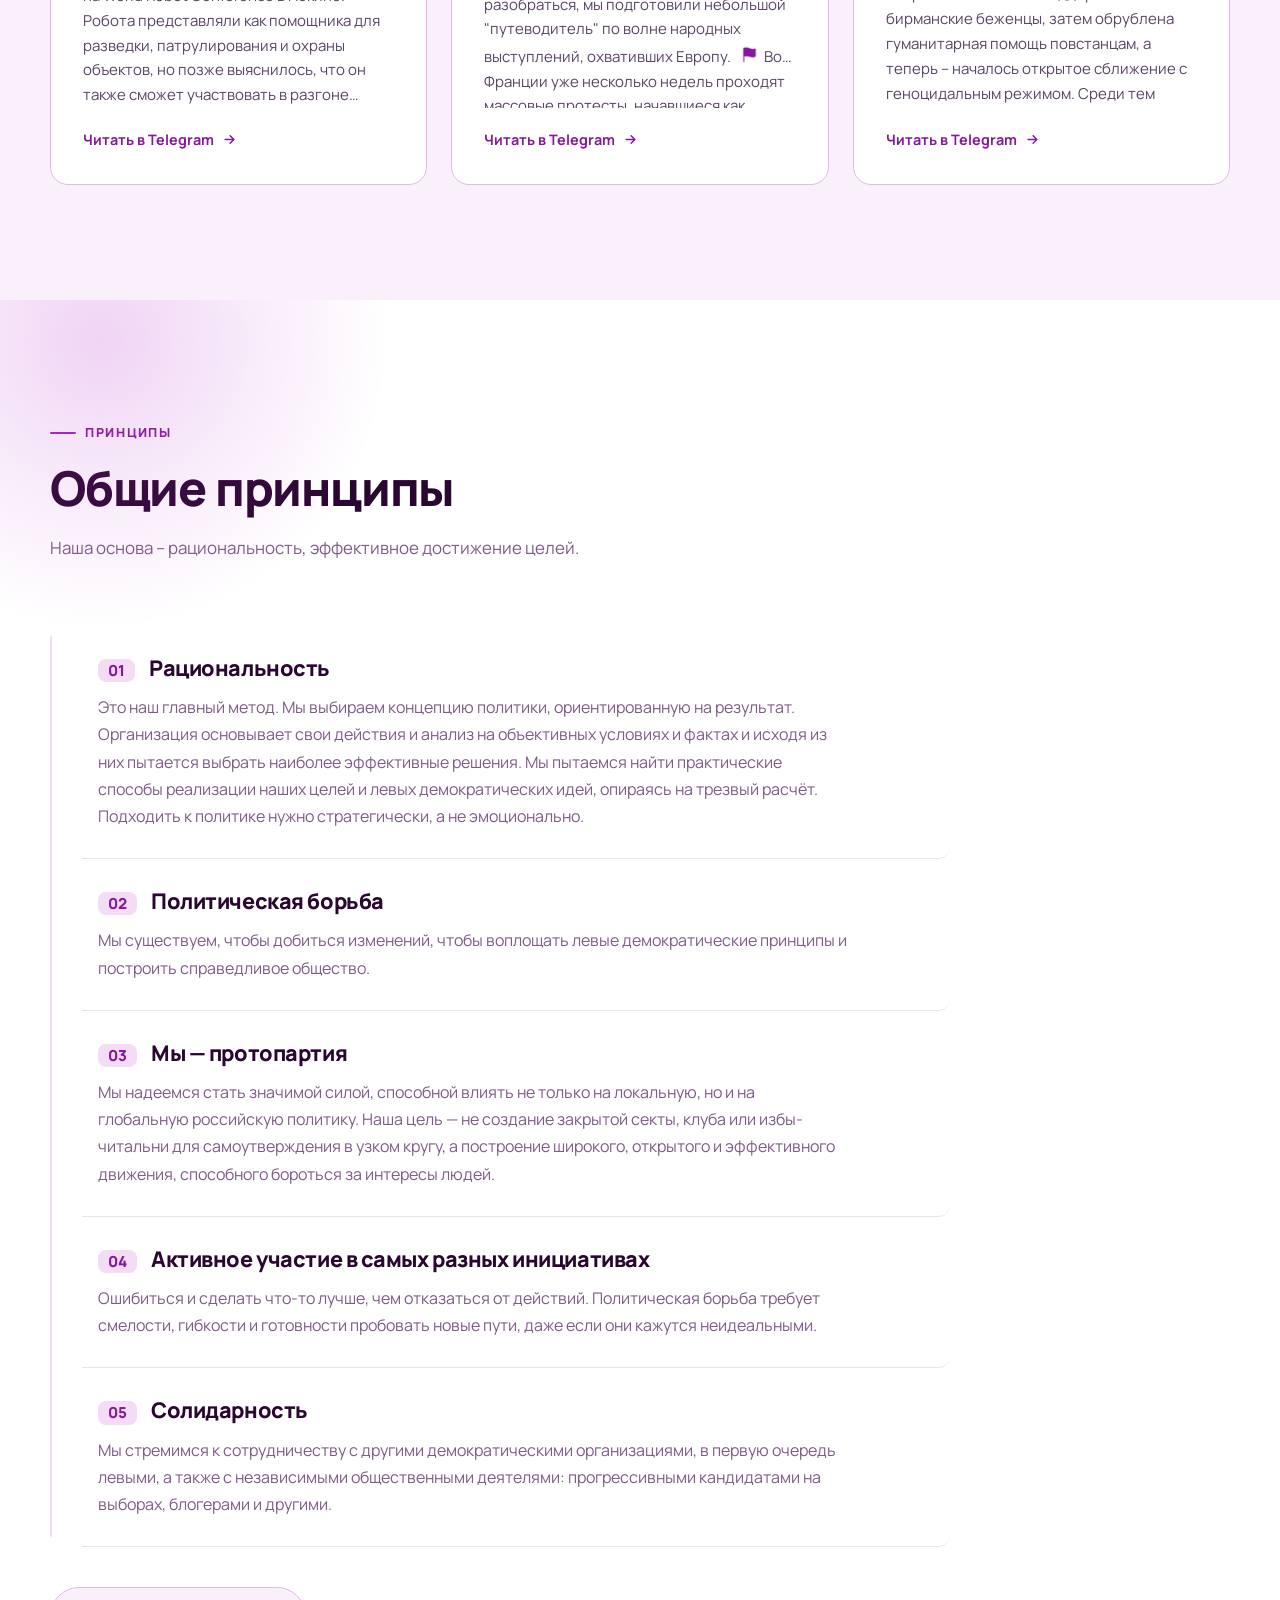
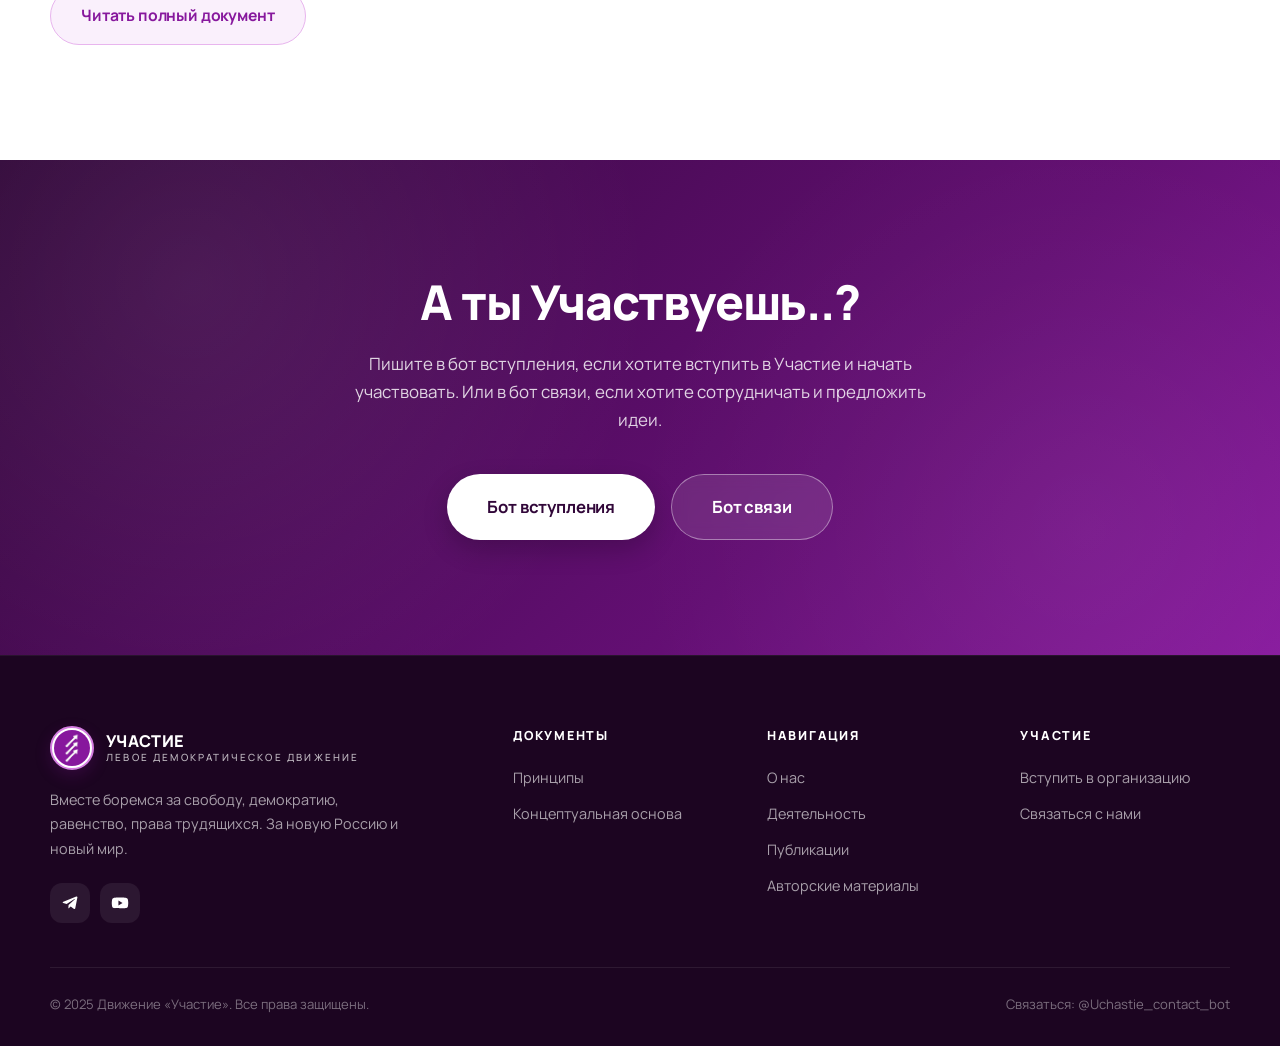
==== commit 14309136: "Update index.html" ====
--- a/index.html
+++ b/index.html
@@ -100,6 +100,8 @@
       <p>Мы – левое демократическое движение. Мы выступаем за интересы рабочих, за права людей и за демократизацию жизни.</p>
       <p>При этом наша деятельность <strong>практико-ориентированная</strong>. Мы используем различные тактики: кампании, законодательные инициативы, связи с депутатами, участие в выборах, участие в местных проблемах, создание медиа и мероприятий – для борьбы за лучшее будущее.</p>
       <p>Наша основа – рациональность, эффективное достижение целей. Слишком долго левые России отказывались от настоящей политики и объединения, подменяя борьбу спорами о прошлом и догматизмом.</p>
+      
+      <!-- Блок с рамкой -->
       <div class="about-cta">
         <p>Подписывайтесь на наш телеграм, чтобы следить за нами.</p>
         <a href="https://t.me/uchastie_official" class="btn btn-primary" style="margin-top: 15px;">
@@ -207,7 +209,7 @@
   <div class="container">
     <div class="section-head">
       <span class="eyebrow">Публикации</span>
-      <h2 class="title">Что происходит сейчас </h2>
+      <h2 class="title">Что происходит сейчас</h2>
       <p class="lead">Последние публикации из нашего Telegram-канала и статьи участников.</p>
     </div>
     <div class="news-grid" id="newsGrid"></div>
--- a/style.css
+++ b/style.css
@@ -166,11 +166,9 @@
   line-height: 1.3;
   margin: 0 auto;
 }
-/* Короткие пункты всегда в одну строку */
 .nav a:not(.nav-long) {
   white-space: nowrap;
 }
-/* Длинные пункты (Концептуальная основа) аккуратно переносятся */
 .nav .nav-long {
   max-width: 130px;
   white-space: normal;
@@ -295,7 +293,8 @@
   display:grid;
   grid-template-columns:repeat(3,1fr);
   gap:0;
-  border:1px solid var(--purple-200);
+  /* Яркая рамка общей матрицы */
+  border: 1.5px solid var(--purple-300);
   border-radius:var(--radius);
   overflow:hidden;
   box-shadow:var(--shadow-sm);
@@ -314,7 +313,7 @@
   isolation:isolate;
   background:linear-gradient(140deg,var(--purple-800),var(--purple-600) 60%,var(--purple-500));
   box-shadow:inset -1px 0 0 var(--purple-200), inset 0 -1px 0 var(--purple-200);
-  transition:box-shadow .35s var(--ease), transform .35s var(--ease);
+  transition:box-shadow .35s var(--ease), transform .35s var(--ease), outline .35s var(--ease);
 }
 a.initiative-item:nth-child(3n){ box-shadow:inset 0 -1px 0 var(--purple-200); }
 a.initiative-item:nth-child(n+4){ box-shadow:inset -1px 0 0 var(--purple-200); }
@@ -324,6 +323,9 @@
   z-index:3;
   transform:scale(1.02);
   box-shadow:0 12px 32px rgba(42,7,49,.28);
+  /* Яркая обводка внутри ячейки при наведении */
+  outline: 2px solid var(--purple-500);
+  outline-offset: -2px;
 }
 a.initiative-item:focus-visible{
   outline:3px solid var(--purple-400);
@@ -392,11 +394,14 @@
 }
 .news-card{
   border-radius:var(--radius); overflow:hidden; background:var(--surface);
-  border:1px solid var(--line);
+  border:1.5px solid var(--purple-300);
   transition:box-shadow .35s var(--ease), border-color .35s var(--ease), background-color .3s ease;
   display:flex; flex-direction:column;
 }
-.news-card:hover{ box-shadow: var(--card-shadow-hover); border-color: var(--purple-300); }
+.news-card:hover{ 
+  box-shadow: var(--card-shadow-hover); 
+  border-color: var(--purple-500); 
+}
 .news-thumb{
   position: relative; overflow: hidden;
   background: linear-gradient(140deg,var(--purple-700),var(--purple-500) 60%,var(--purple-400));
@@ -598,7 +603,7 @@
     color:var(--ink) !important;
     padding:15px 18px; font-size:1.05rem; border-radius:14px;
     justify-content: flex-start; text-align: left; max-width: none;
-    white-space: normal; /* Сброс для мобильных */
+    white-space: normal;
   }
   .nav a:hover{background:var(--purple-100)}
   .nav .nav-cta{margin:16px 0 0;justify-content:center;padding:16px 24px; order: 1;}
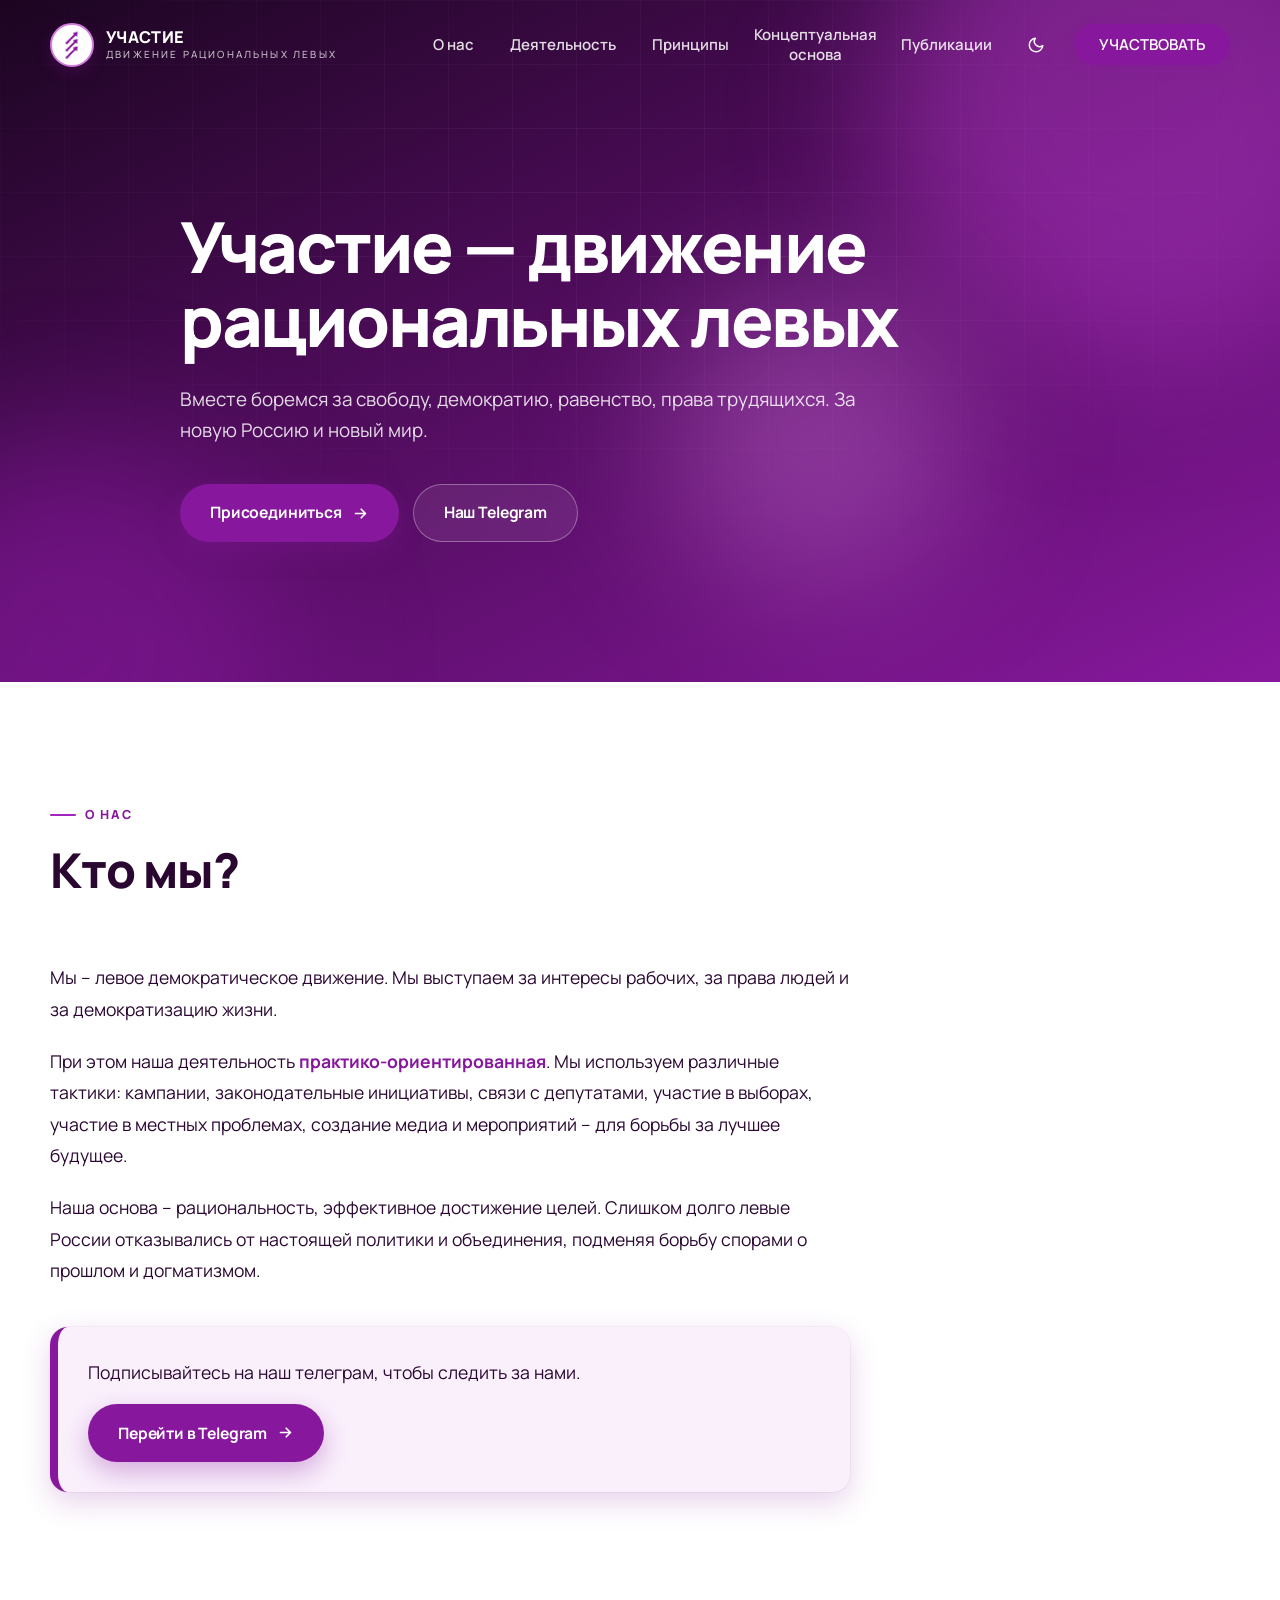
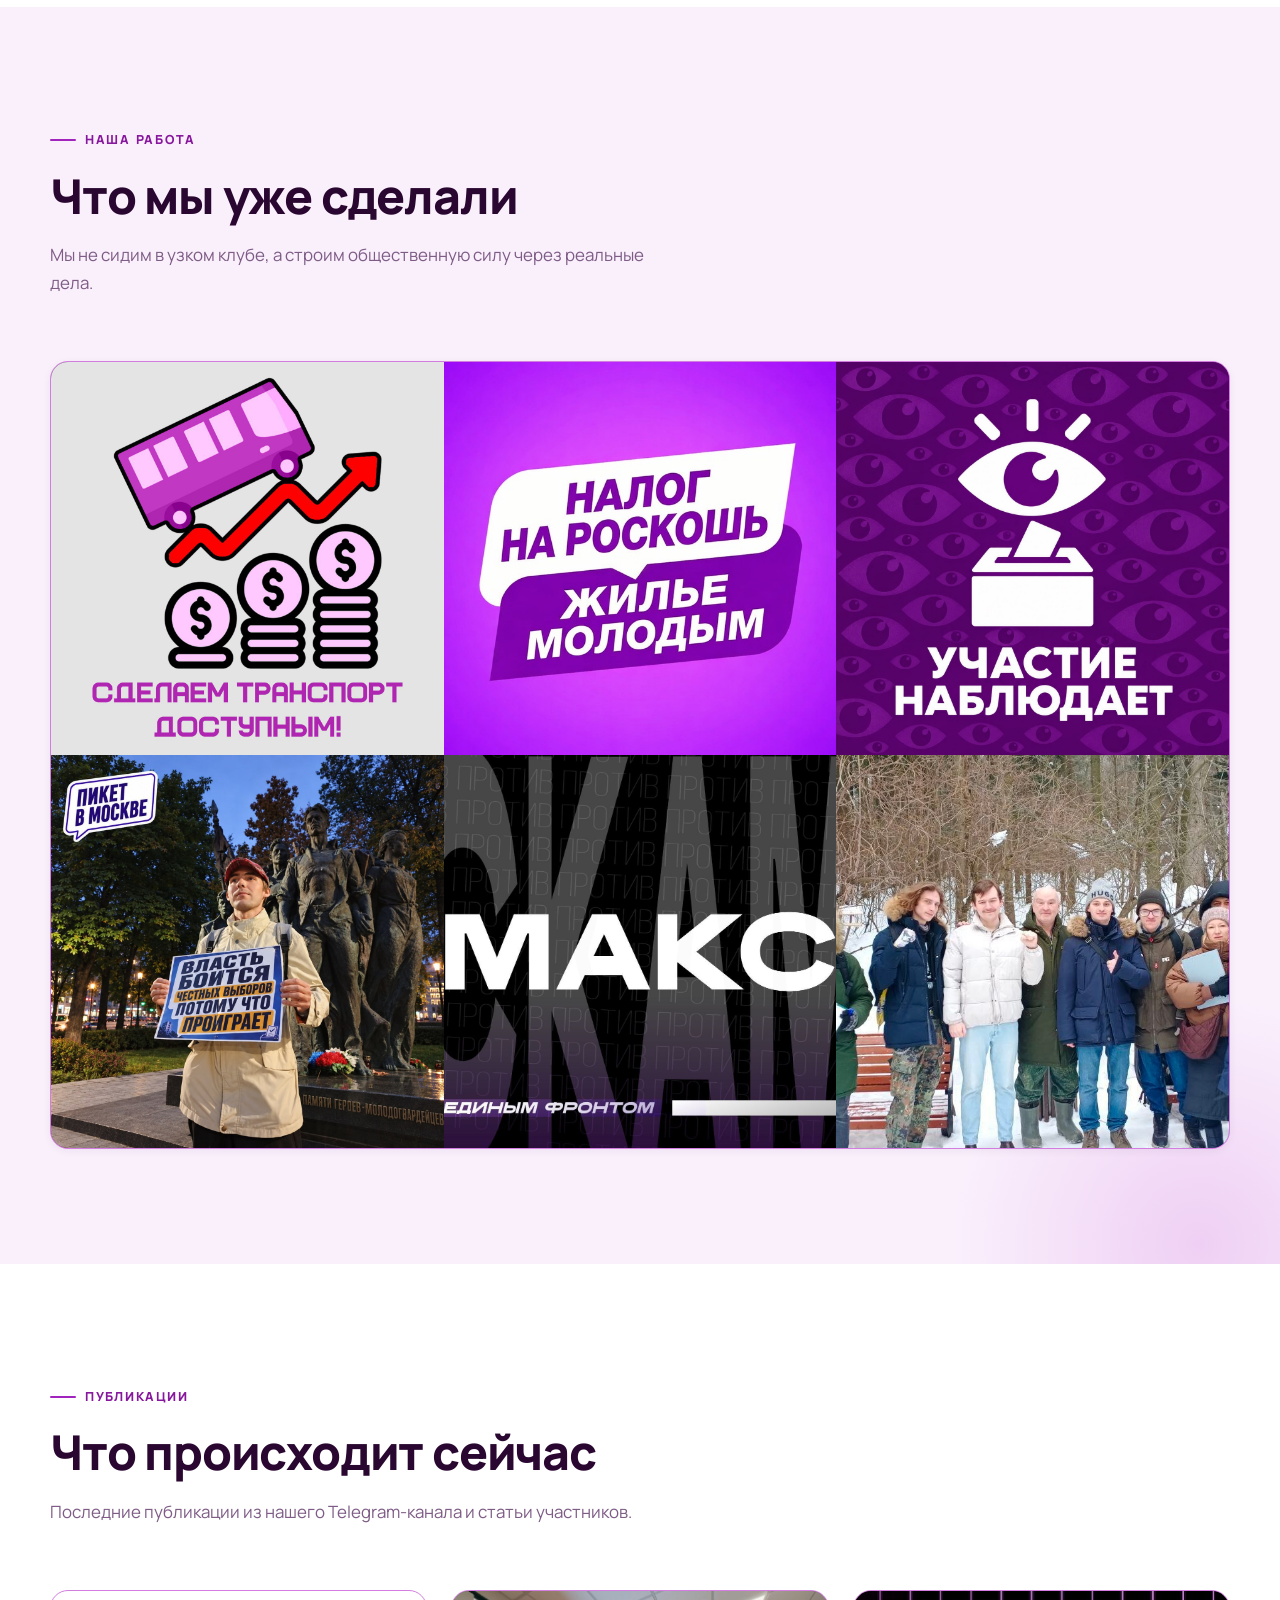
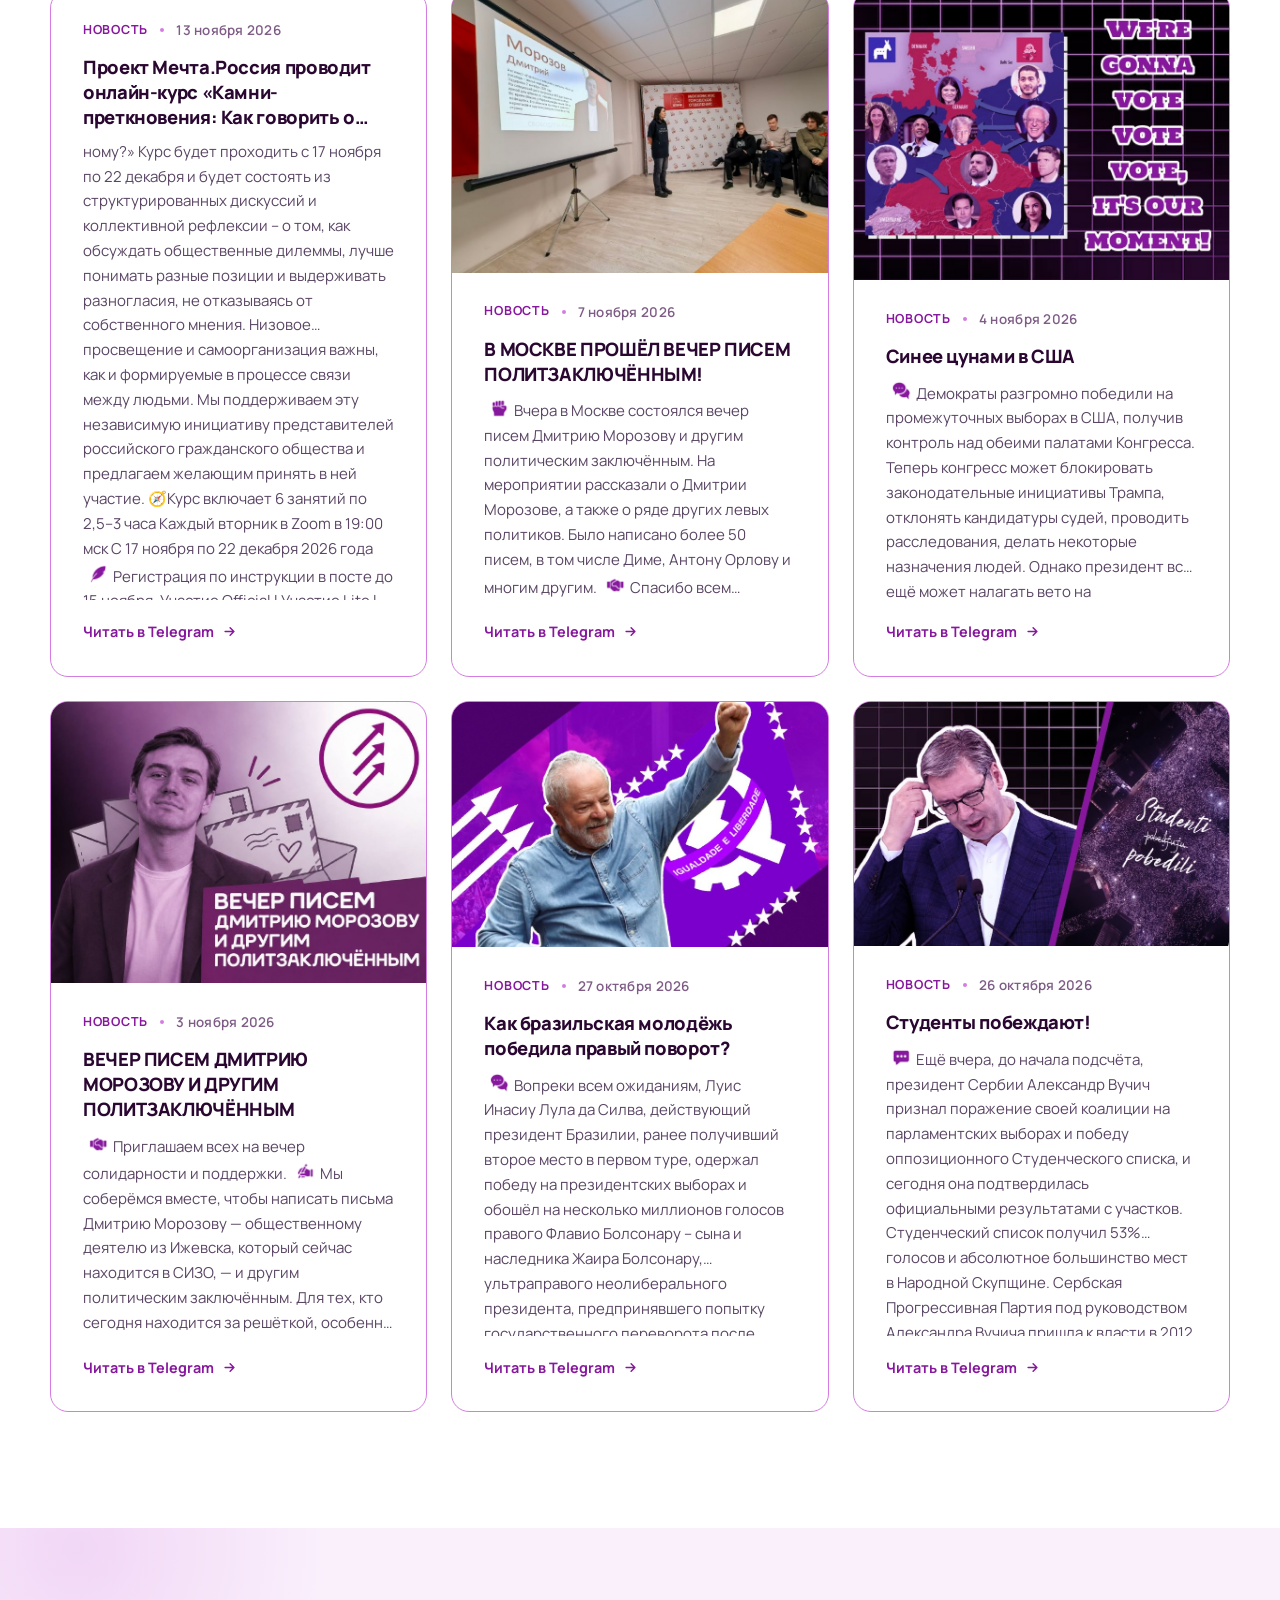
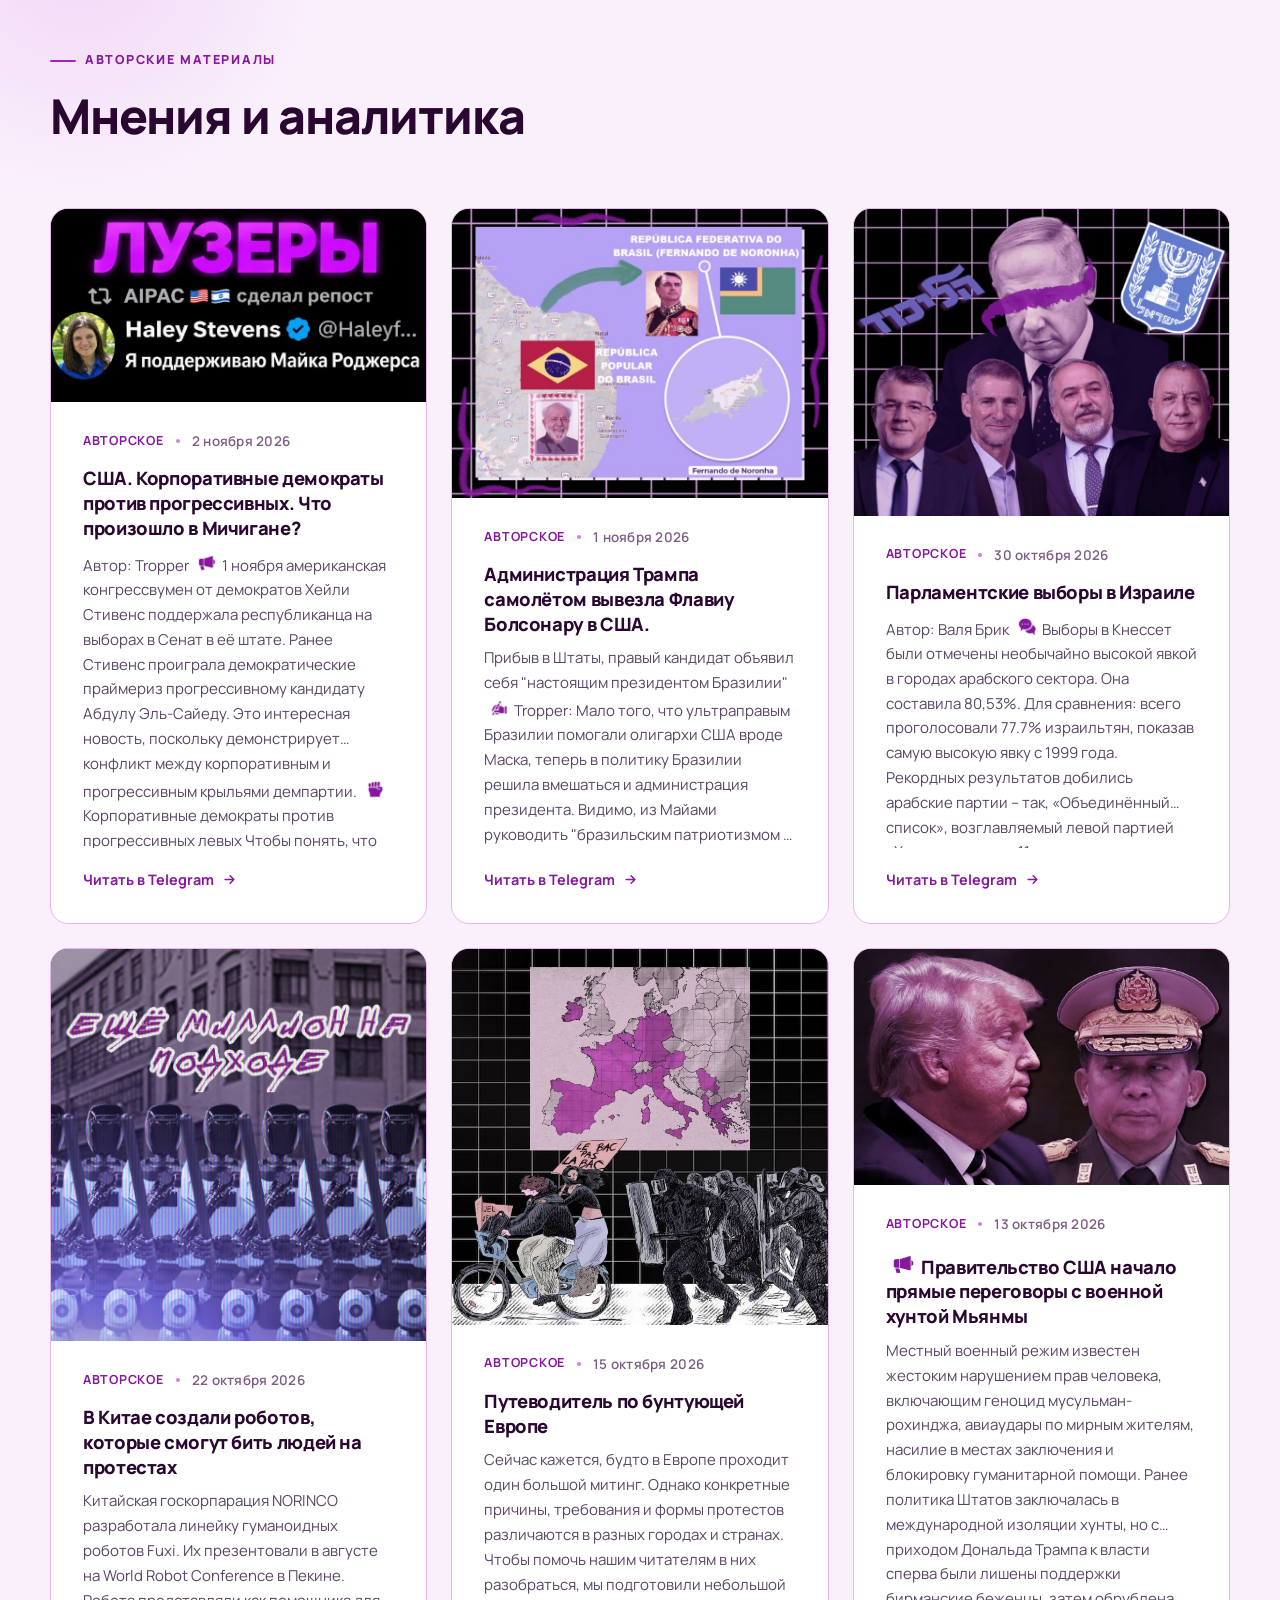
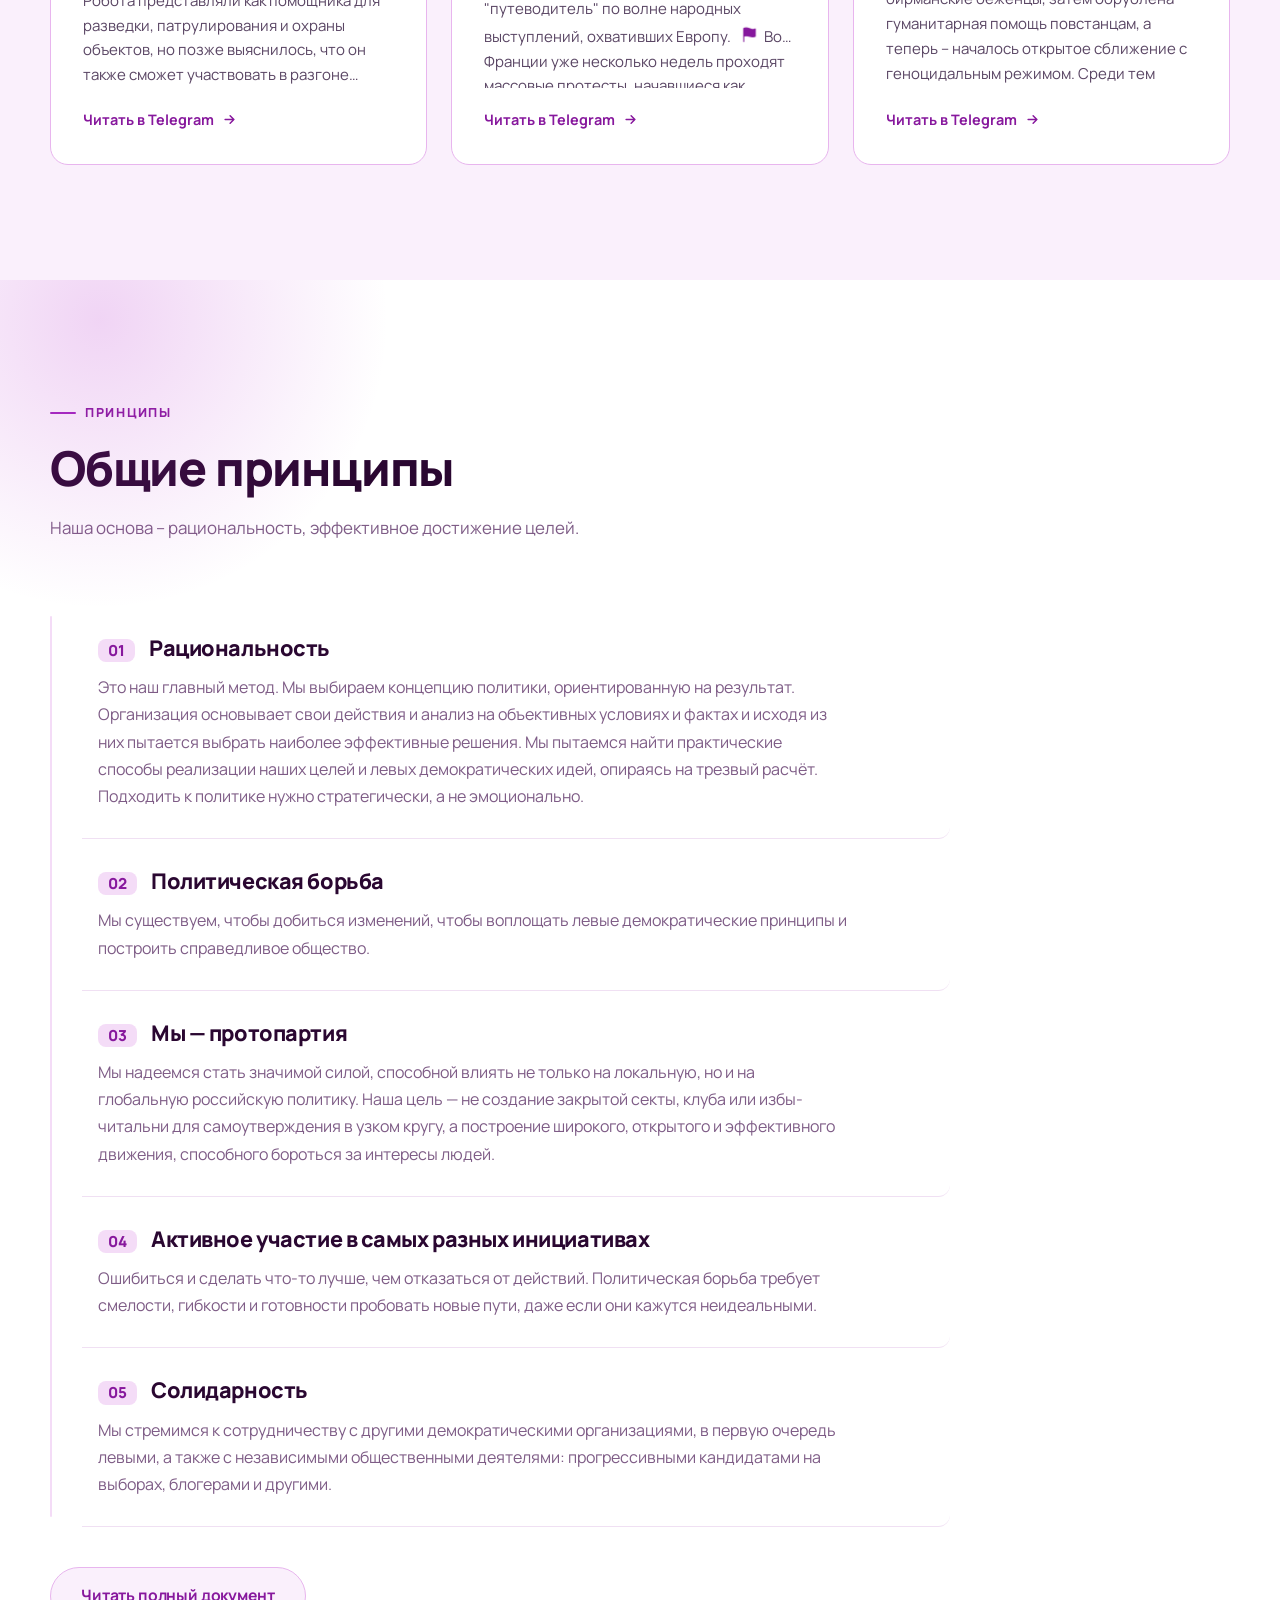
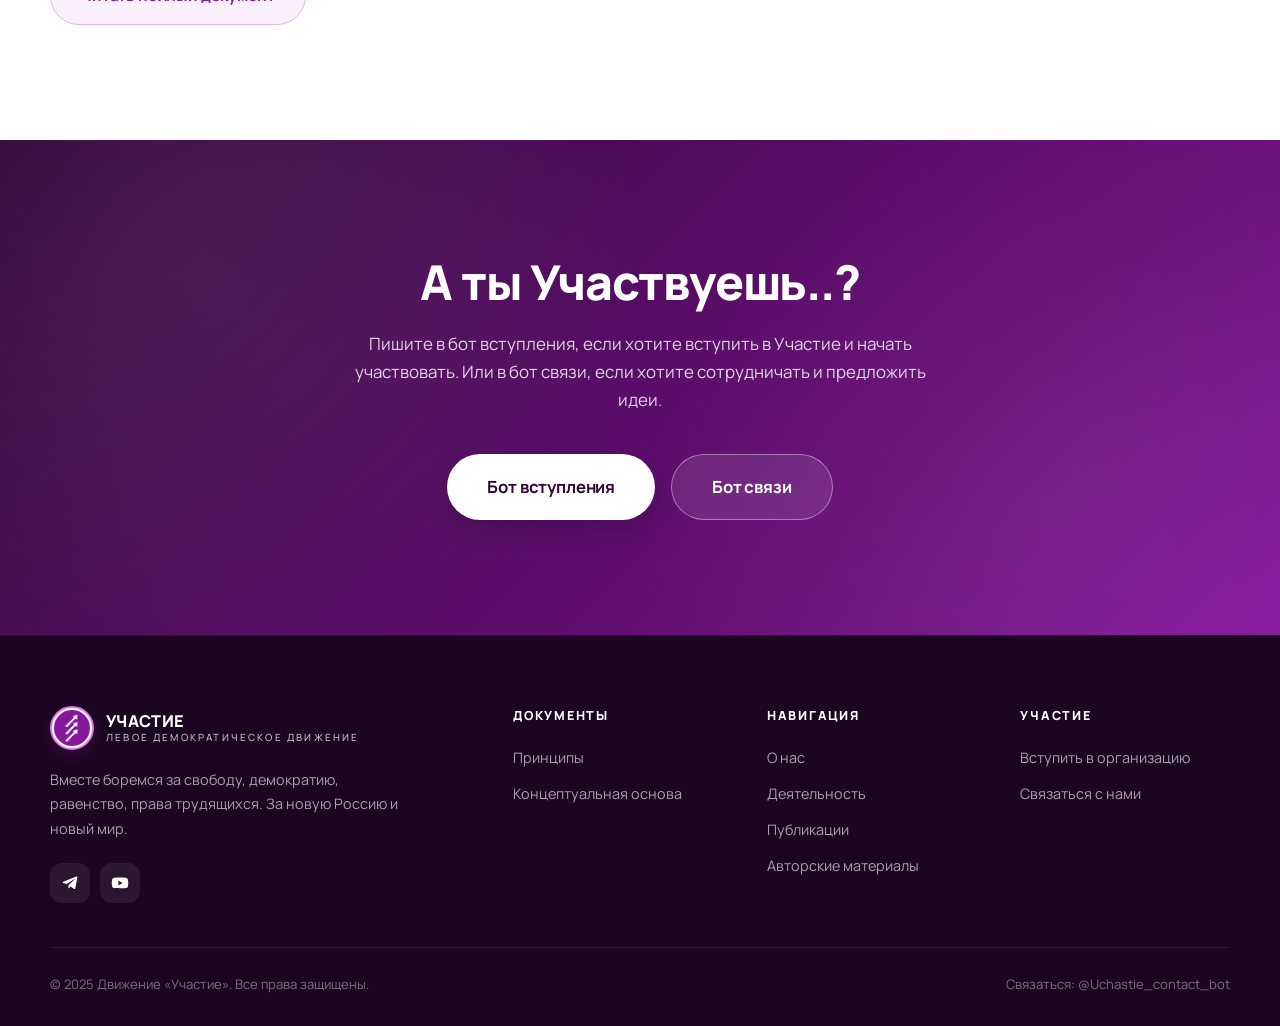
==== commit 93f707e2: "Update index.html" ====
--- a/index.html
+++ b/index.html
@@ -42,8 +42,7 @@
       <a href="printsipy.html">Принципы</a>
       <a href="concept.html" class="nav-long">Концептуальная основа</a>
       <a href="#news">Публикации</a>
-      <a href="#join">УЧАСТВОВАТЬ</a>
-
+      
       <button class="theme-toggle" id="themeToggle" type="button" aria-label="Переключить тему" aria-pressed="false">
         <svg class="icon-moon" viewBox="0 0 24 24" fill="none" stroke="currentColor" stroke-width="2" stroke-linecap="round" stroke-linejoin="round">
           <path d="M21 12.79A9 9 0 1 1 11.21 3 7 7 0 0 0 21 12.79z"/>
@@ -55,7 +54,8 @@
         <span class="theme-toggle-text">Тёмная тема</span>
       </button>
 
-      <a href="https://t.me/Uchastie_join_bot" class="nav-cta">Присоединиться</a>
+      <!-- Кнопка ведет на секцию #join на всех устройствах -->
+      <a href="#join" class="nav-cta">УЧАСТВОВАТЬ</a>
     </nav>
 
     <button class="burger" id="burger" aria-label="Открыть меню" aria-expanded="false">
@@ -101,7 +101,6 @@
       <p>При этом наша деятельность <strong>практико-ориентированная</strong>. Мы используем различные тактики: кампании, законодательные инициативы, связи с депутатами, участие в выборах, участие в местных проблемах, создание медиа и мероприятий – для борьбы за лучшее будущее.</p>
       <p>Наша основа – рациональность, эффективное достижение целей. Слишком долго левые России отказывались от настоящей политики и объединения, подменяя борьбу спорами о прошлом и догматизмом.</p>
       
-      <!-- Блок с рамкой -->
       <div class="about-cta">
         <p>Подписывайтесь на наш телеграм, чтобы следить за нами.</p>
         <a href="https://t.me/uchastie_official" class="btn btn-primary" style="margin-top: 15px;">
@@ -286,7 +285,6 @@
 <footer class="footer">
   <div class="container">
     <div class="footer-top">
-      <!-- Колонка 1: Бренд -->
       <div class="footer-brand">
         <a href="#top" class="logo">
           <img src="logo_inv.jpg" alt="Логотип «Участие»" class="logo-img">
@@ -303,7 +301,6 @@
         </div>
       </div>
 
-      <!-- Колонка 2: Документы -->
       <div>
         <h5>Документы</h5>
         <ul>
@@ -312,7 +309,6 @@
         </ul>
       </div>
 
-      <!-- Колонка 3: Навигация по сайту -->
       <div>
         <h5>Навигация</h5>
         <ul>
@@ -323,7 +319,6 @@
         </ul>
       </div>
 
-      <!-- Колонка 4: Участие -->
       <div>
         <h5>Участие</h5>
         <ul>
--- a/style.css
+++ b/style.css
@@ -31,6 +31,9 @@
   --card-shadow-hover: 0 12px 24px rgba(42,7,49,.12);
 }
 
+/* ============================================
+   ТЁМНАЯ ТЕМА
+   ============================================ */
 [data-theme="dark"]{
   color-scheme: dark;
   --white: #120c18;
@@ -152,7 +155,7 @@
 .logo-text{font-weight:800;font-size:1.02rem;letter-spacing:.02em;text-transform:uppercase;line-height:1}
 .logo-text span{font-weight:500;opacity:.72;display:block;font-size:.62rem;letter-spacing:.22em;margin-top:4px}
 
-/* Меню */
+/* Меню (Десктоп) */
 .nav{display:flex;align-items:center;gap:6px;transition:background-color .3s ease}
 .nav a{
   color:var(--hdr);font-weight:600;font-size:.94rem;
@@ -166,13 +169,8 @@
   line-height: 1.3;
   margin: 0 auto;
 }
-.nav a:not(.nav-long) {
-  white-space: nowrap;
-}
-.nav .nav-long {
-  max-width: 130px;
-  white-space: normal;
-}
+.nav a:not(.nav-long) { white-space: nowrap; }
+.nav .nav-long { max-width: 130px; white-space: normal; }
 
 .nav a:hover{opacity:1;background:rgba(135,24,157,.14)}
 [data-theme="dark"] .nav a:hover{background:rgba(255,255,255,.08)}
@@ -197,6 +195,7 @@
 .theme-toggle{
   display: inline-flex;
   align-items: center;
+  justify-content: center;
   gap: 8px;
   padding: 9px 14px;
   border-radius: 100px;
@@ -271,13 +270,58 @@
 }
 .about-content p{ margin-bottom: 20px; }
 .about-content strong{ color: var(--accent-text); }
+
+/* Блок с широкой полоской и насыщенной тенью */
 .about-cta{
   margin-top: 40px;
   padding: 30px;
   background: var(--purple-50);
-  border-radius: var(--radius);
-  border-left: 4px solid var(--purple-600);
-  transition: background-color .3s ease;
+  border-radius: var(--radius); 
+  
+  border: none;
+  border-left: 8px solid var(--purple-600); /* Широкая полоска слева */
+  
+  /* Насыщенная фиолетовая тень + легкое свечение */
+  box-shadow: 
+    0 10px 30px rgba(135, 24, 157, 0.2), 
+    0 0 0 1px rgba(135, 24, 157, 0.05); 
+    
+  transition: background-color .3s ease, border-color .3s ease, box-shadow .3s ease, transform .3s ease;
+  text-align: left; 
+}
+
+/* При наведении тень становится еще глубже */
+.about-cta:hover {
+  border-left-color: var(--purple-500);
+  box-shadow: 
+    0 15px 40px rgba(135, 24, 157, 0.35), 
+    0 0 0 1px rgba(135, 24, 157, 0.1);
+  transform: translateY(-3px);
+}
+
+/* Темная тема для блока */
+[data-theme="dark"] .about-cta {
+  box-shadow: 
+    0 10px 30px rgba(0, 0, 0, 0.6),
+    0 0 0 1px rgba(255, 255, 255, 0.05);
+}
+[data-theme="dark"] .about-cta:hover {
+  box-shadow: 
+    0 15px 40px rgba(188, 61, 208, 0.2),
+    0 0 0 1px rgba(255, 255, 255, 0.1);
+}
+
+/* Текст внутри */
+.about-cta p {
+  margin-bottom: 0;
+  text-align: left;
+}
+
+/* Кнопка внутри */
+.about-cta .btn {
+  margin-top: 20px;
+  align-self: flex-start;
+  display: inline-flex; 
 }
 
 /* ---------- INITIATIVES ---------- */
@@ -293,7 +337,6 @@
   display:grid;
   grid-template-columns:repeat(3,1fr);
   gap:0;
-  /* Яркая рамка общей матрицы */
   border: 1.5px solid var(--purple-300);
   border-radius:var(--radius);
   overflow:hidden;
@@ -323,7 +366,6 @@
   z-index:3;
   transform:scale(1.02);
   box-shadow:0 12px 32px rgba(42,7,49,.28);
-  /* Яркая обводка внутри ячейки при наведении */
   outline: 2px solid var(--purple-500);
   outline-offset: -2px;
 }
@@ -573,6 +615,7 @@
   a.initiative-item:nth-child(n+5){ box-shadow:inset -1px 0 0 var(--purple-200); }
   a.initiative-item:nth-child(2n):nth-child(n+5){ box-shadow:none; }
 }
+
 @media (max-width:860px){
   .site-header {
     background: linear-gradient(to bottom, rgba(28,5,33,0.85) 0%, rgba(28,5,33,0) 100%);
@@ -589,36 +632,80 @@
     background: rgba(18,12,24,.95);
   }
 
+  /* Мобильная шторка (центрированная) */
   .nav{
-    position:fixed;top:0;right:0;height:100vh;width:min(340px,86vw);
-    background:var(--surface);flex-direction:column;align-items:stretch;
-    padding:104px 26px 40px;gap:6px;
-    box-shadow:-20px 0 60px rgba(0,0,0,.25);
-    transform:translateX(105%);transition:transform .45s var(--ease),background-color .3s ease;
-    --hdr:var(--ink);
+    position: fixed;
+    top: 0;
+    right: 0;
+    height: 100dvh;
+    width: min(340px, 85vw);
+    background: var(--surface);
+    flex-direction: column;
+    align-items: stretch;
+    padding: 90px 24px 40px;
+    gap: 8px;
+    box-shadow: -20px 0 60px rgba(0,0,0,.25);
+    transform: translateX(105%);
+    transition: transform .45s var(--ease), background-color .3s ease;
+    --hdr: var(--ink);
     overflow-y: auto;
-  }
-  .nav.open{transform:none}
-  .nav a{
-    color:var(--ink) !important;
-    padding:15px 18px; font-size:1.05rem; border-radius:14px;
-    justify-content: flex-start; text-align: left; max-width: none;
+    z-index: 200;
+    border-left: 1px solid var(--line);
+  }
+  
+  .nav.open { transform: none; }
+  
+  .nav a {
+    color: var(--ink) !important;
+    padding: 14px 18px;
+    font-size: 1.05rem;
+    border-radius: 12px;
+    justify-content: center;
+    text-align: center;
+    max-width: none;
     white-space: normal;
-  }
-  .nav a:hover{background:var(--purple-100)}
-  .nav .nav-cta{margin:16px 0 0;justify-content:center;padding:16px 24px; order: 1;}
-  
-  .theme-toggle{
-    order: 2;margin: 8px 0 0;padding: 15px 18px;color: var(--ink);
-    border-radius: 14px;justify-content: flex-start;width: 100%;font-size: 1.05rem;
-  }
-  .theme-toggle:hover{ background: var(--purple-100); }
-  .theme-toggle-text{ display: inline-block; }
-  .theme-toggle svg{ width: 20px; height: 20px; }
-
-  .burger{display:block;position:relative;z-index:10}
-  .site-header.menu-open{--hdr:var(--ink);background:var(--surface)}
-}
+    width: 100%;
+  }
+  
+  .nav a:hover { background: var(--purple-100); }
+  
+  .nav .nav-cta {
+    margin: 20px 0 0;
+    justify-content: center;
+    padding: 16px 24px;
+    order: 1;
+    width: 100%;
+  }
+  
+  .theme-toggle {
+    order: 2;
+    margin: 10px 0 0;
+    padding: 14px 18px;
+    color: var(--ink);
+    border-radius: 12px;
+    justify-content: center;
+    text-align: center;
+    width: 100%;
+    font-size: 1.05rem;
+    background: var(--purple-50);
+  }
+  
+  .theme-toggle:hover { background: var(--purple-100); }
+  .theme-toggle-text { display: inline-block; }
+  .theme-toggle svg { width: 20px; height: 20px; }
+
+  .burger {
+    display: block;
+    position: relative;
+    z-index: 210; 
+  }
+  
+  .site-header.menu-open {
+    --hdr: var(--ink);
+    background: var(--surface);
+  }
+}
+
 @media (max-width:768px){
   .value-list{ padding-left: 24px; }
   .value-item{ padding: 22px 0 22px 12px; }
@@ -641,6 +728,7 @@
     background: linear-gradient(to bottom, #1c0521 0%, #120c18 100%);
   }
 }
+
 @media (max-width:640px){
   .container{width:calc(100% - 32px)}
   .news-grid{grid-template-columns:1fr}
@@ -657,6 +745,7 @@
   .join-cta .btn { width: 100%; }
   .footer-bottom { flex-direction: column; align-items: flex-start; gap: 10px; }
 }
+
 @media (prefers-reduced-motion:reduce){
   *{animation:none !important;transition:none !important}
   .reveal{opacity:1;transform:none}
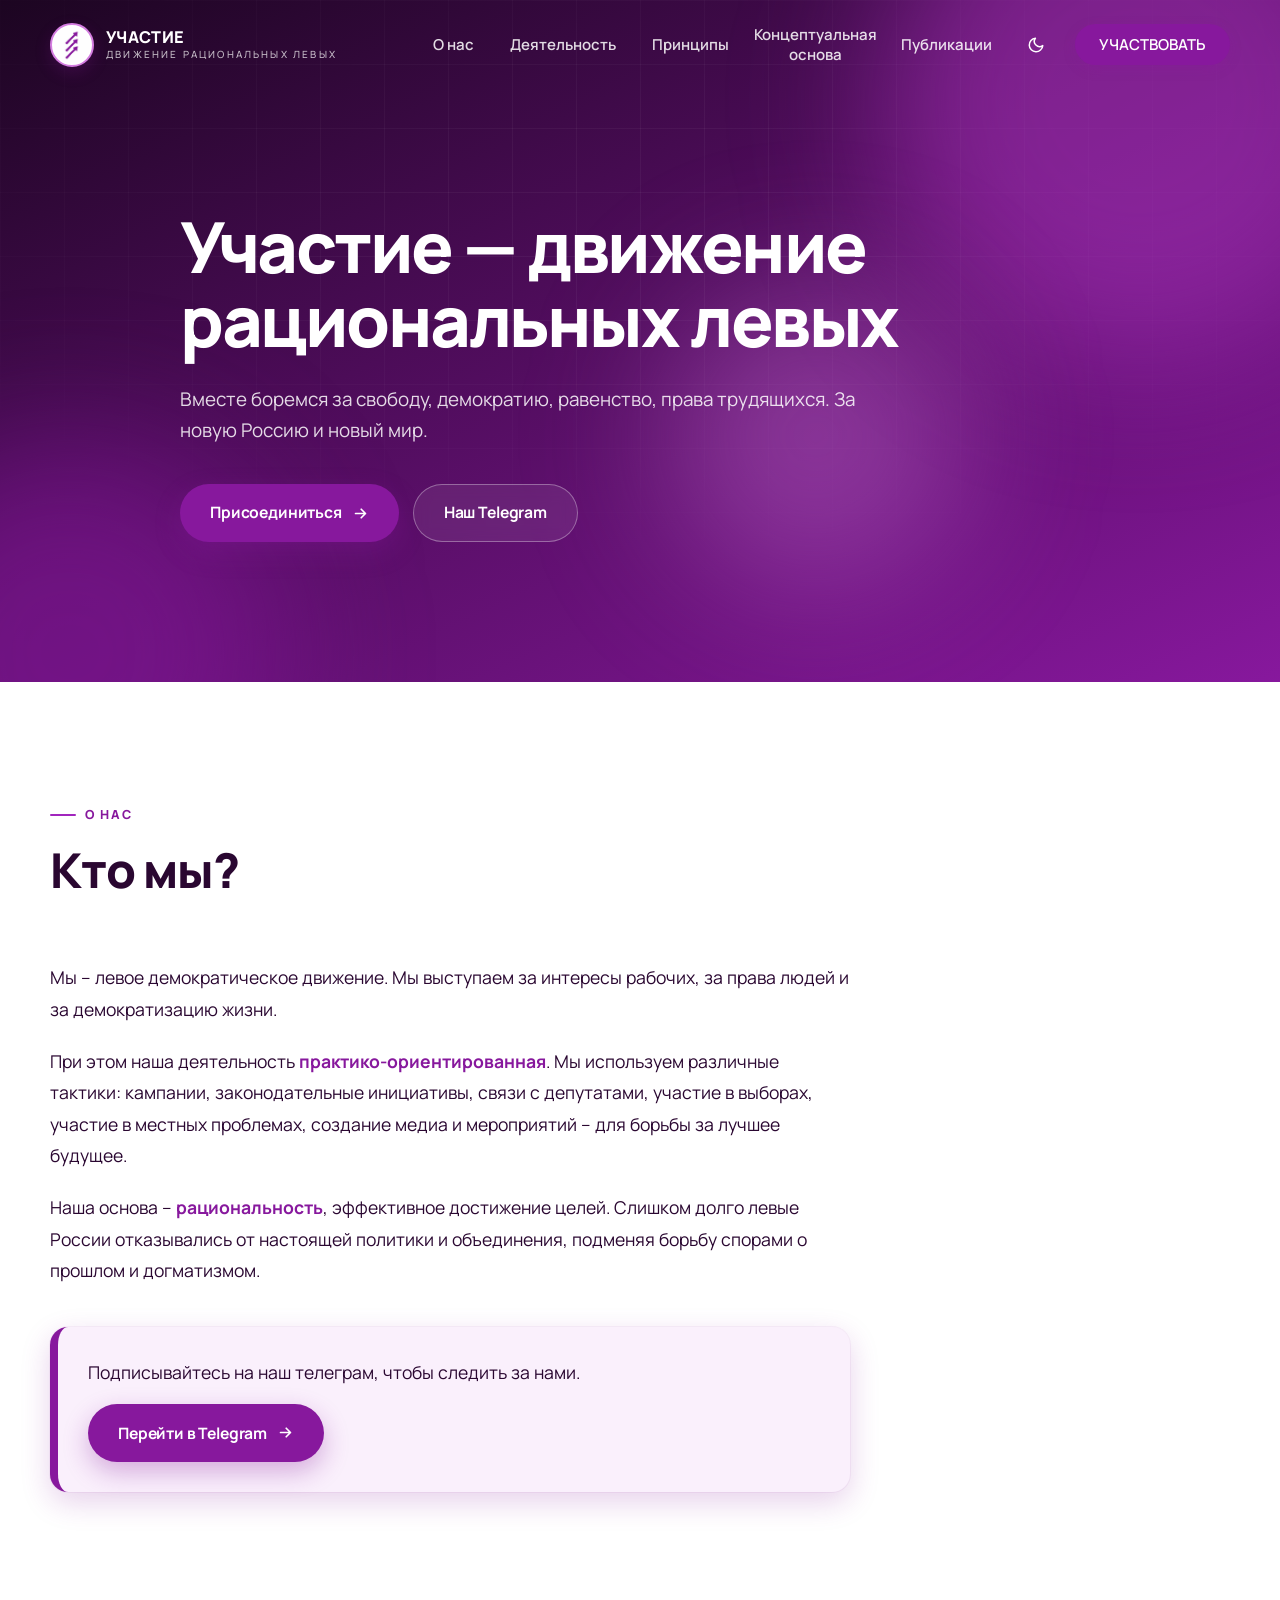
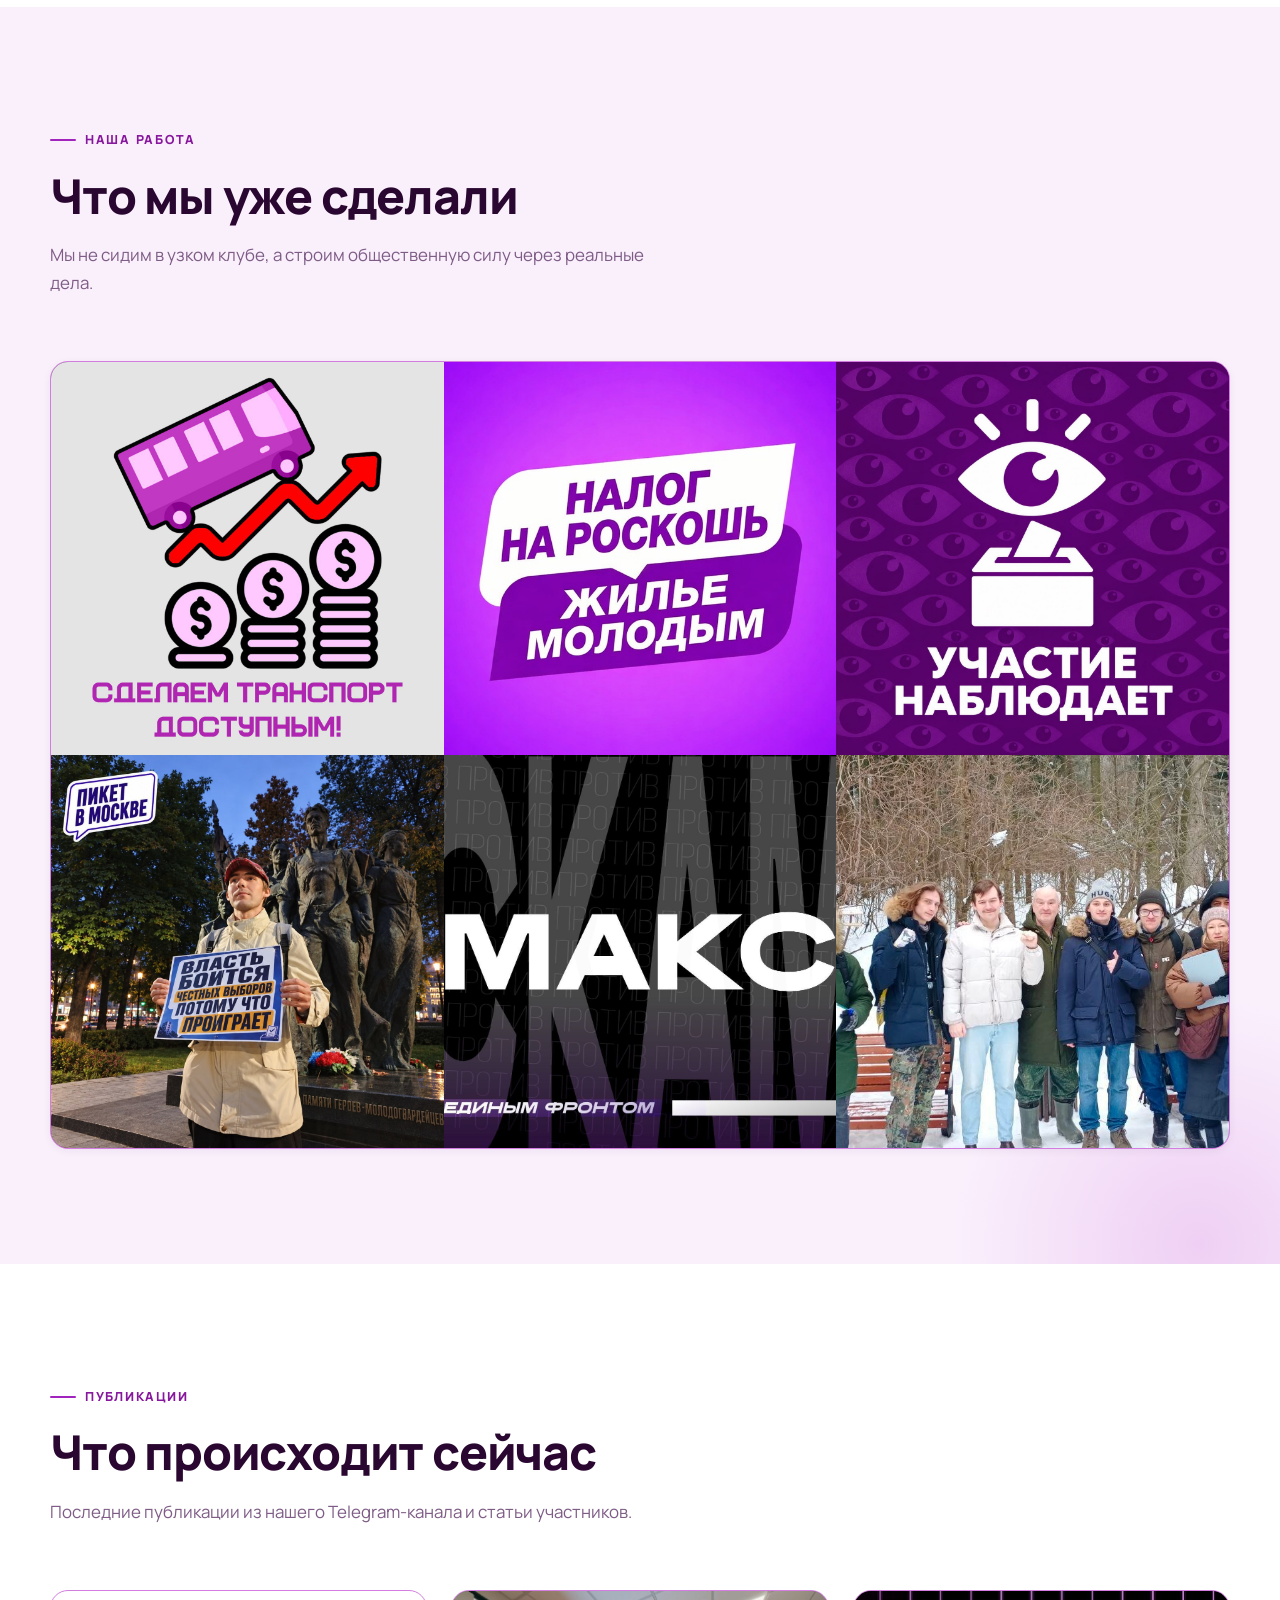
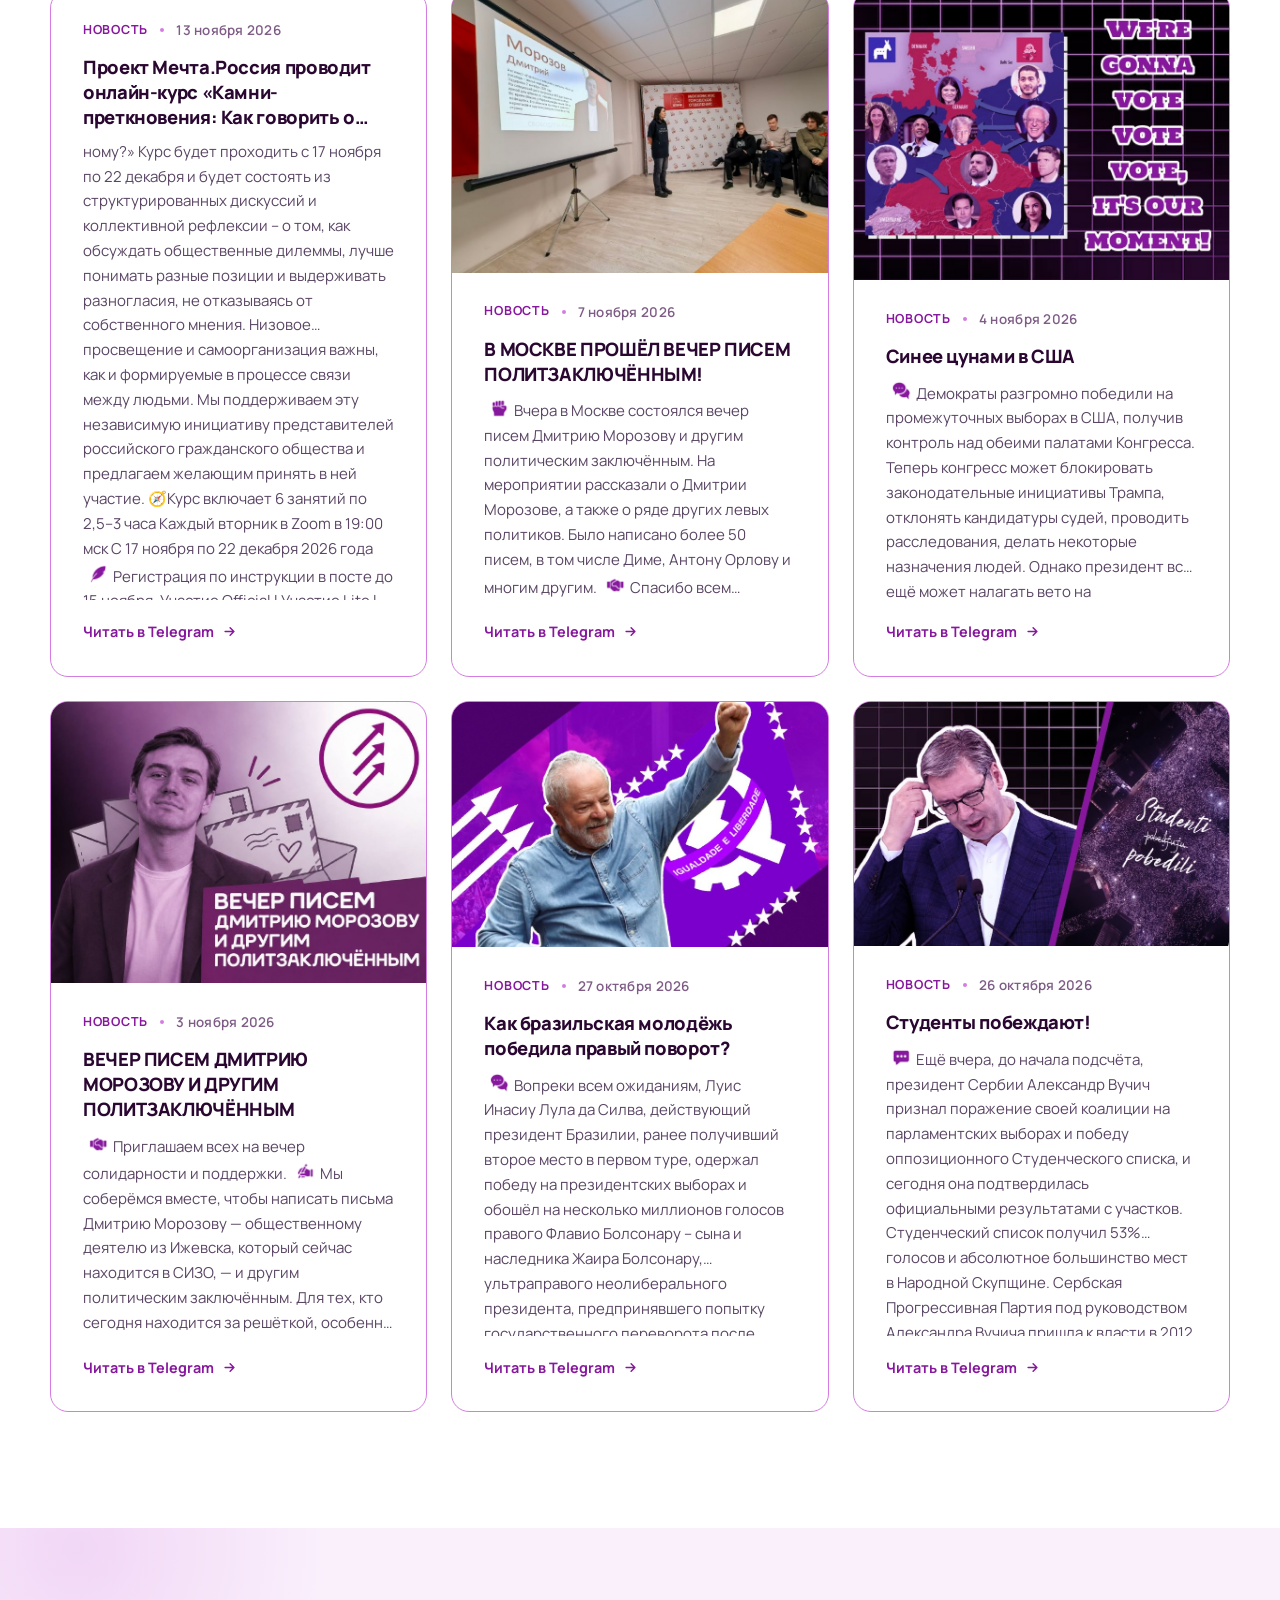
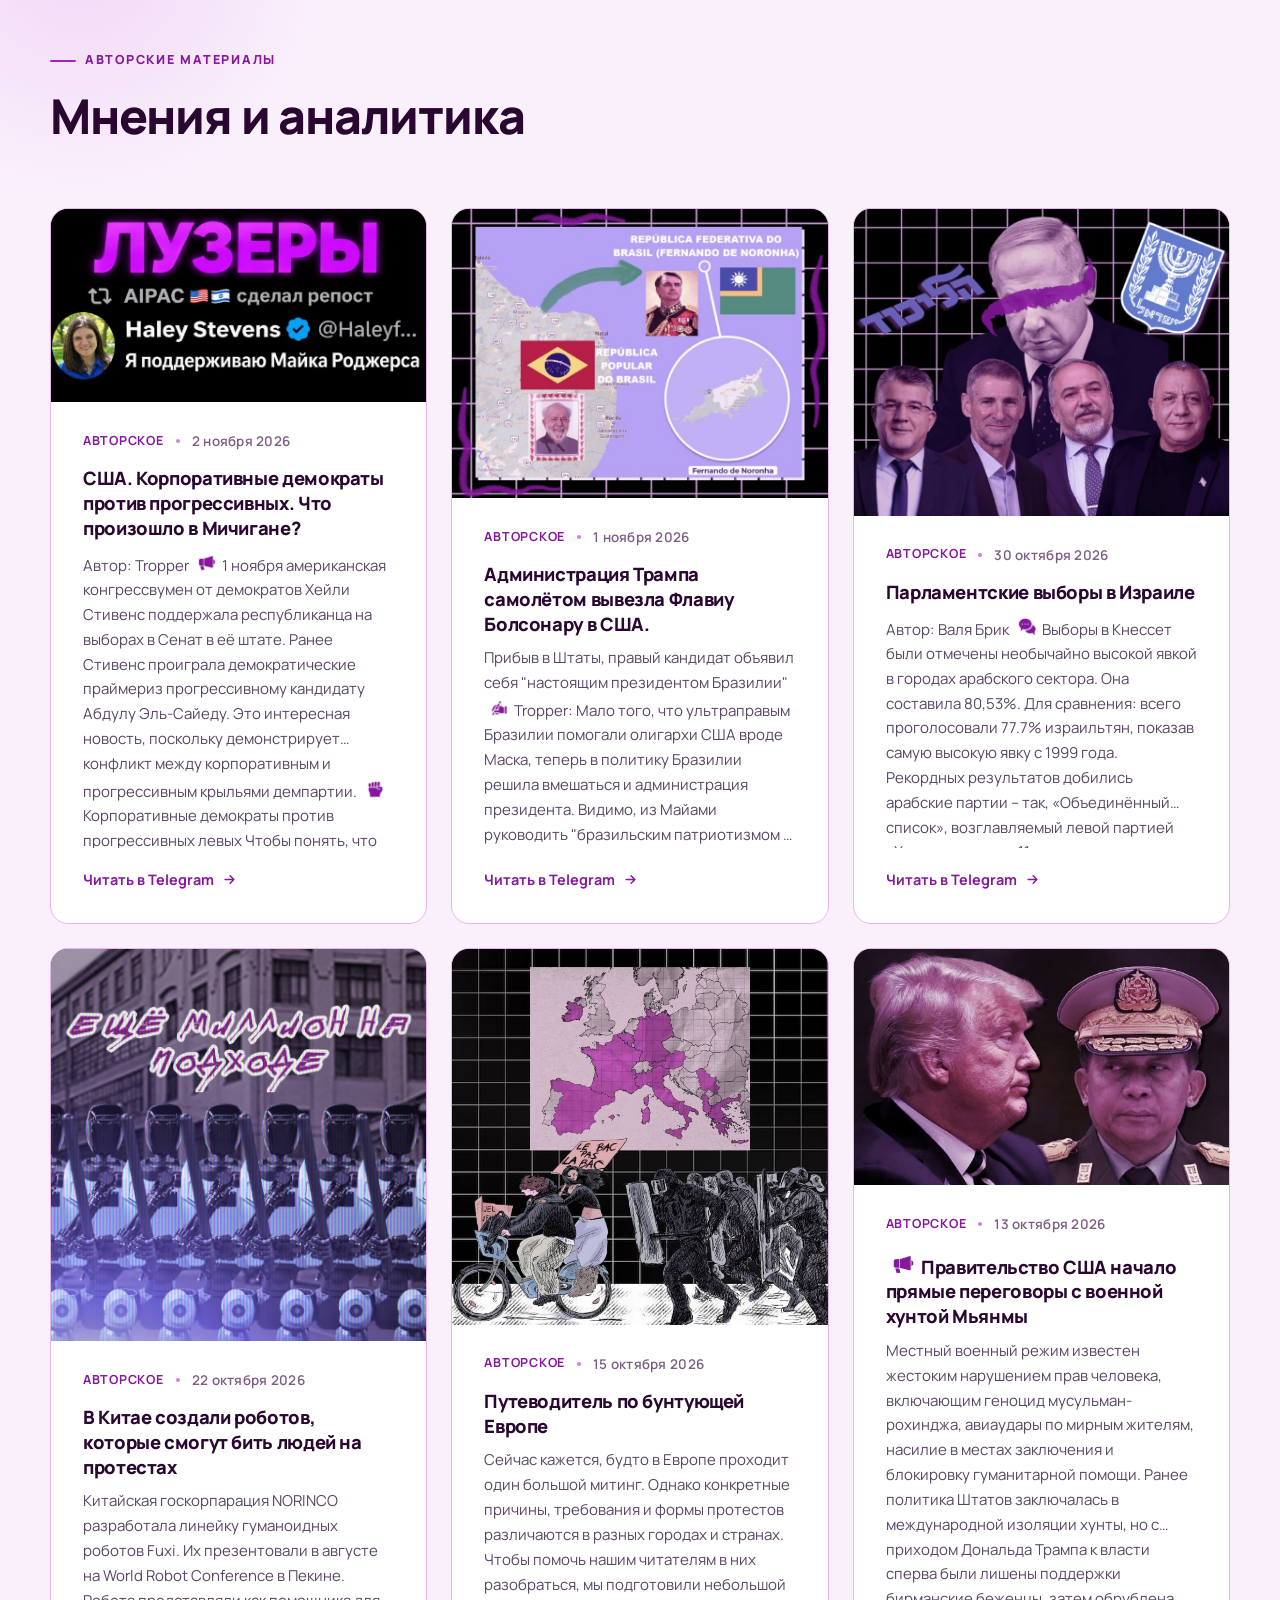
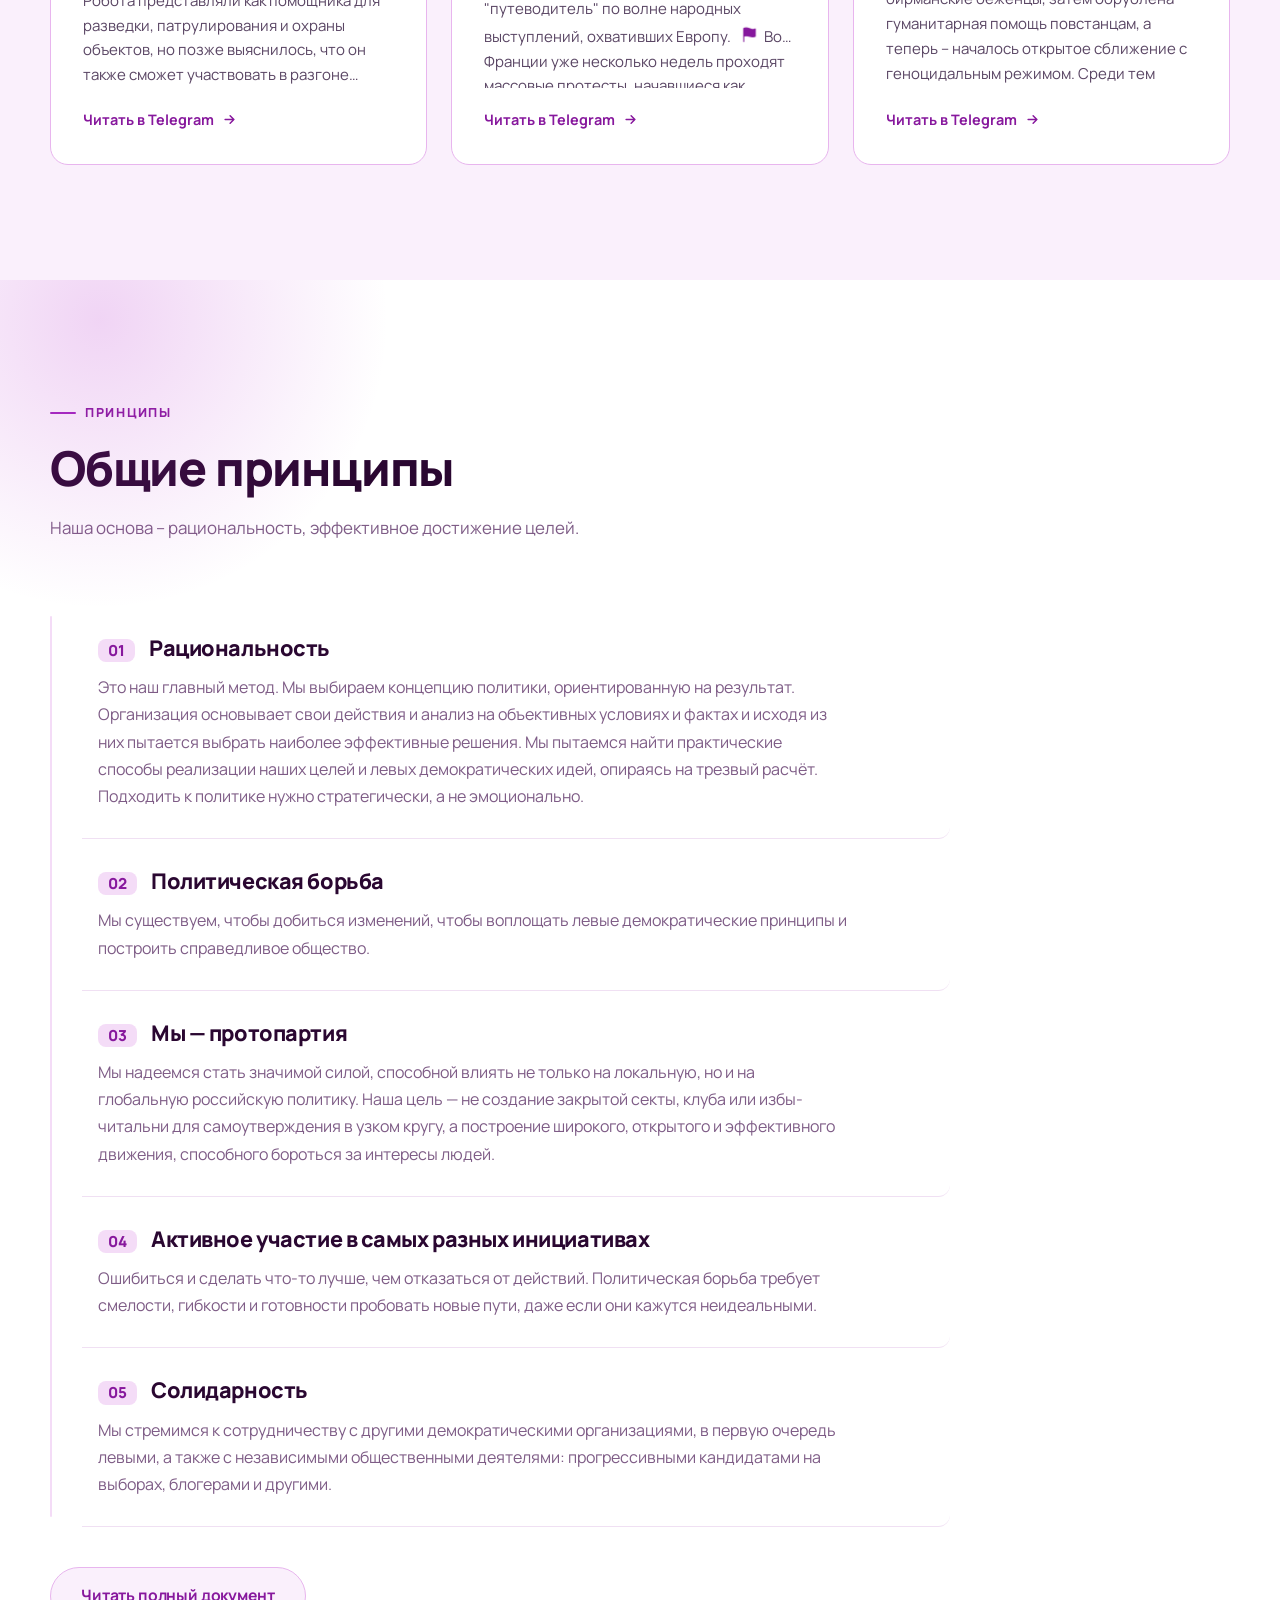
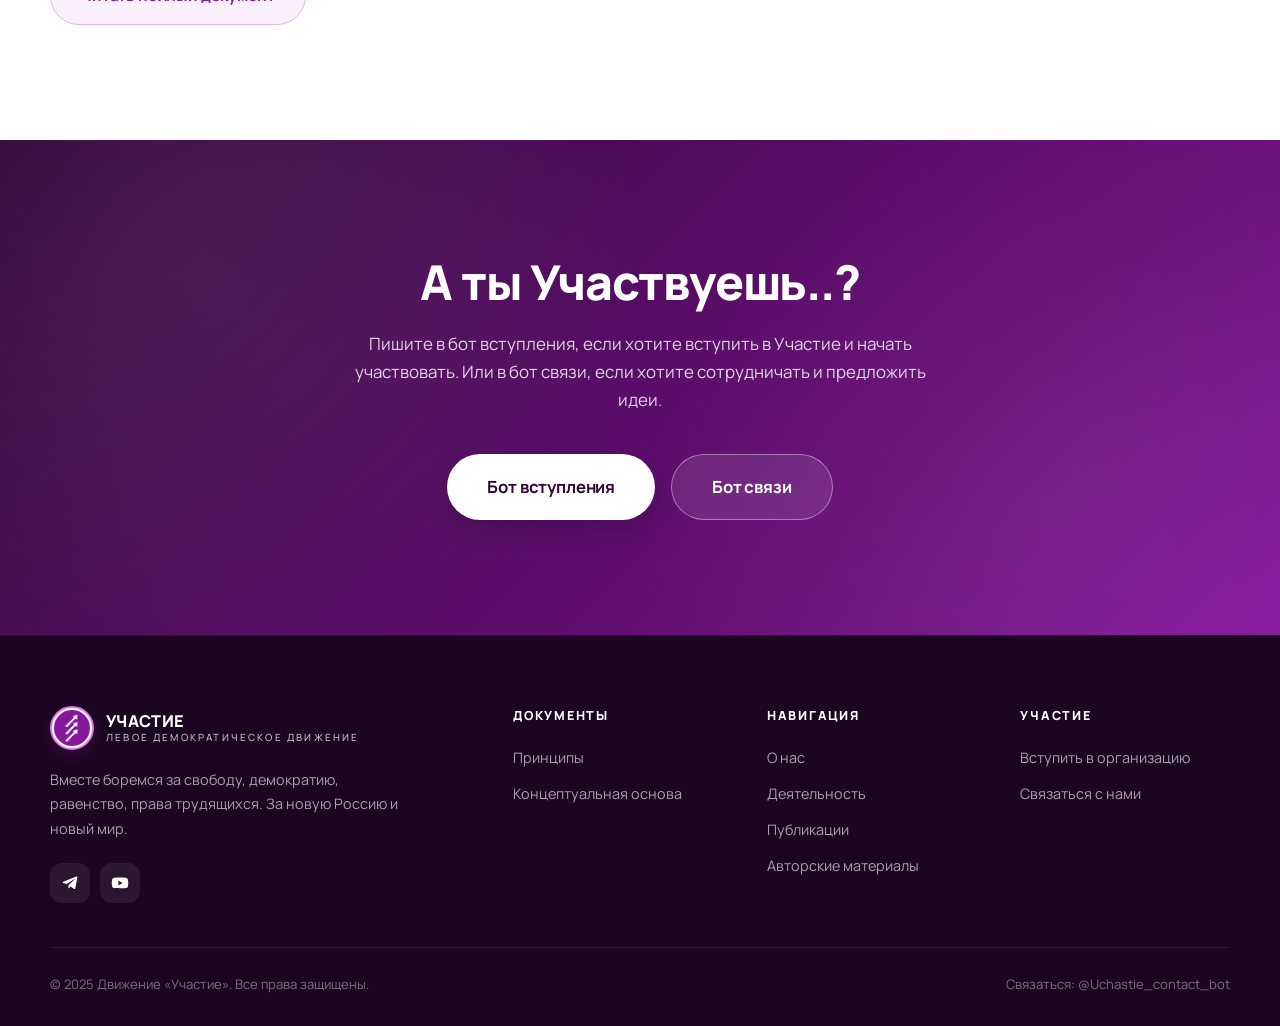
==== commit f3bd2fe9: "Update index.html" ====
--- a/index.html
+++ b/index.html
@@ -54,7 +54,7 @@
         <span class="theme-toggle-text">Тёмная тема</span>
       </button>
 
-      <!-- Кнопка ведет на секцию #join на всех устройствах -->
+      <!-- Кнопка в шапке -->
       <a href="#join" class="nav-cta">УЧАСТВОВАТЬ</a>
     </nav>
 
@@ -79,7 +79,8 @@
     </p>
 
     <div class="hero-actions">
-      <a href="https://t.me/Uchastie_join_bot" class="btn btn-primary">
+      <!-- Главная кнопка теперь ведет к #join -->
+      <a href="#join" class="btn btn-primary">
         Присоединиться
         <svg width="17" height="17" viewBox="0 0 24 24" fill="none" stroke="currentColor" stroke-width="2.4" stroke-linecap="round" stroke-linejoin="round"><path d="M5 12h14M13 6l6 6-6 6"/></svg>
       </a>
@@ -99,7 +100,7 @@
     <div class="about-content">
       <p>Мы – левое демократическое движение. Мы выступаем за интересы рабочих, за права людей и за демократизацию жизни.</p>
       <p>При этом наша деятельность <strong>практико-ориентированная</strong>. Мы используем различные тактики: кампании, законодательные инициативы, связи с депутатами, участие в выборах, участие в местных проблемах, создание медиа и мероприятий – для борьбы за лучшее будущее.</p>
-      <p>Наша основа – рациональность, эффективное достижение целей. Слишком долго левые России отказывались от настоящей политики и объединения, подменяя борьбу спорами о прошлом и догматизмом.</p>
+      <p>Наша основа – <strong>рациональность</strong>, эффективное достижение целей. Слишком долго левые России отказывались от настоящей политики и объединения, подменяя борьбу спорами о прошлом и догматизмом.</p>
       
       <div class="about-cta">
         <p>Подписывайтесь на наш телеграм, чтобы следить за нами.</p>
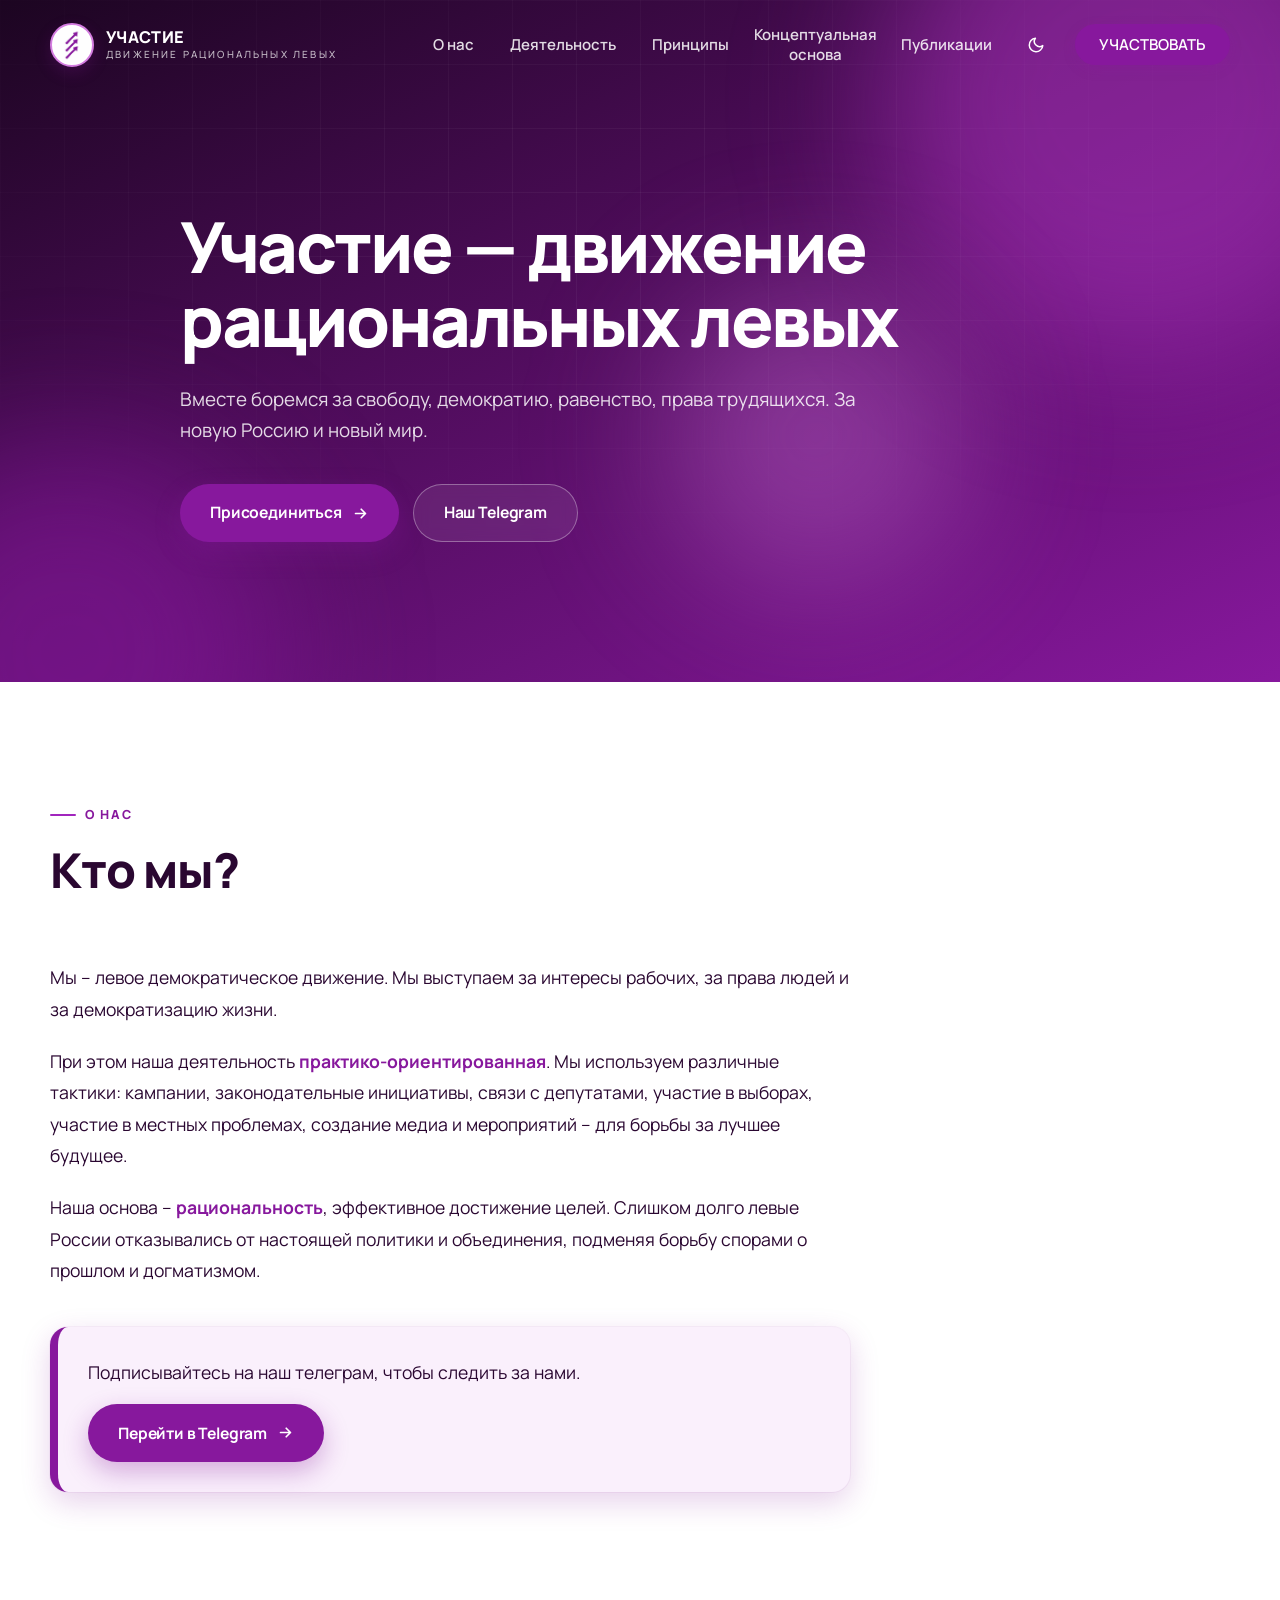
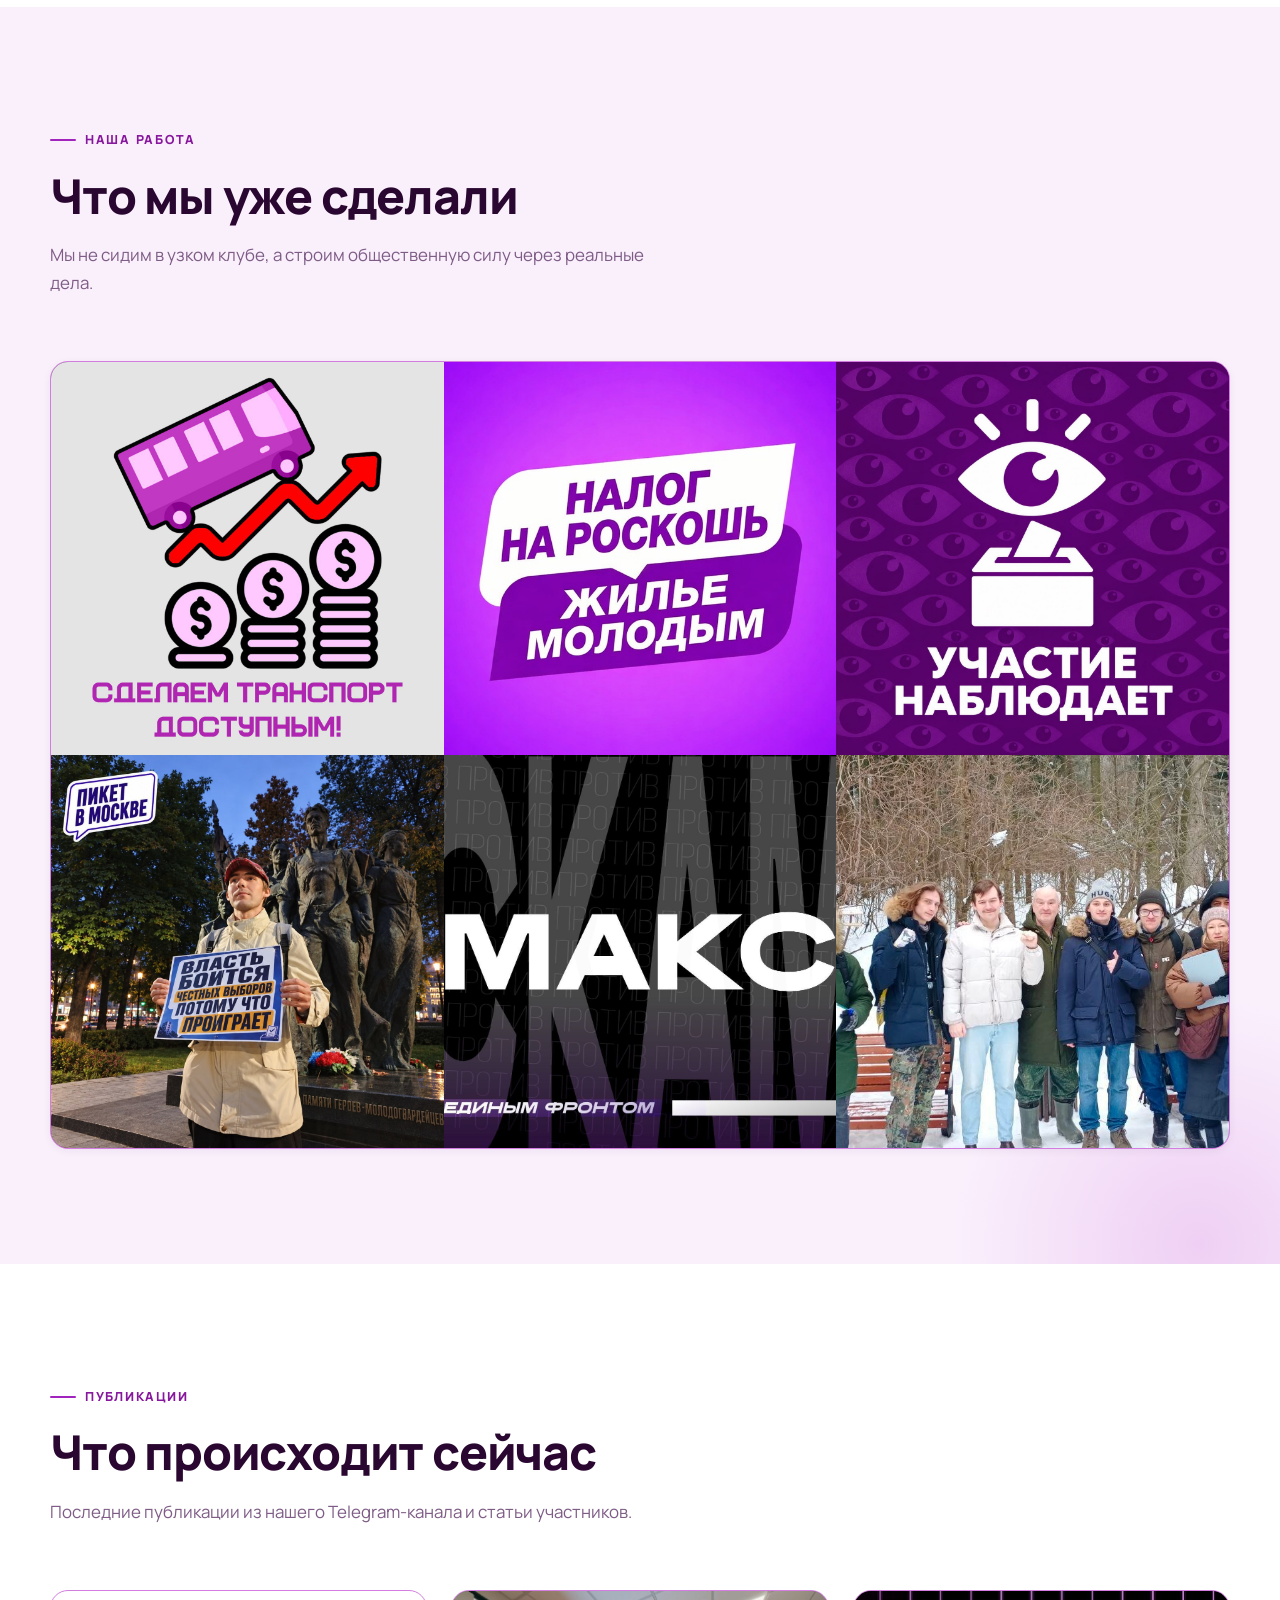
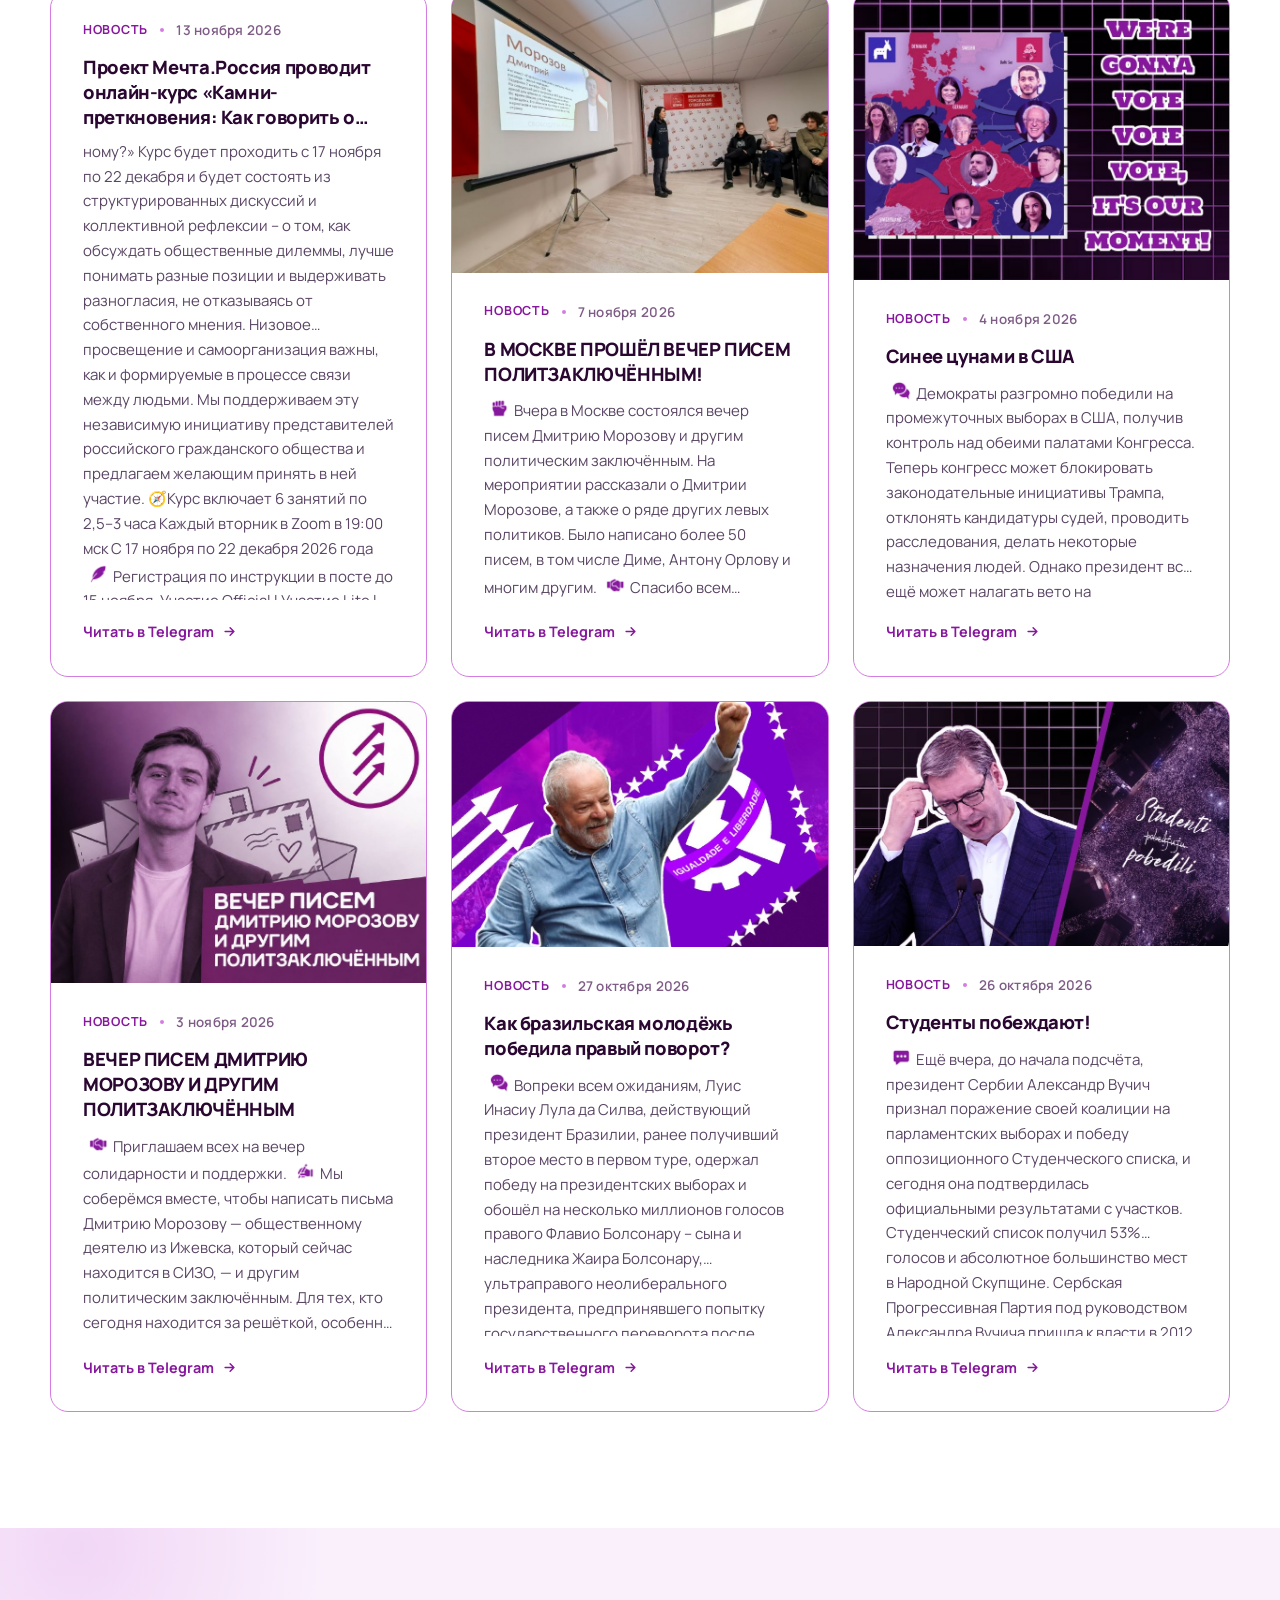
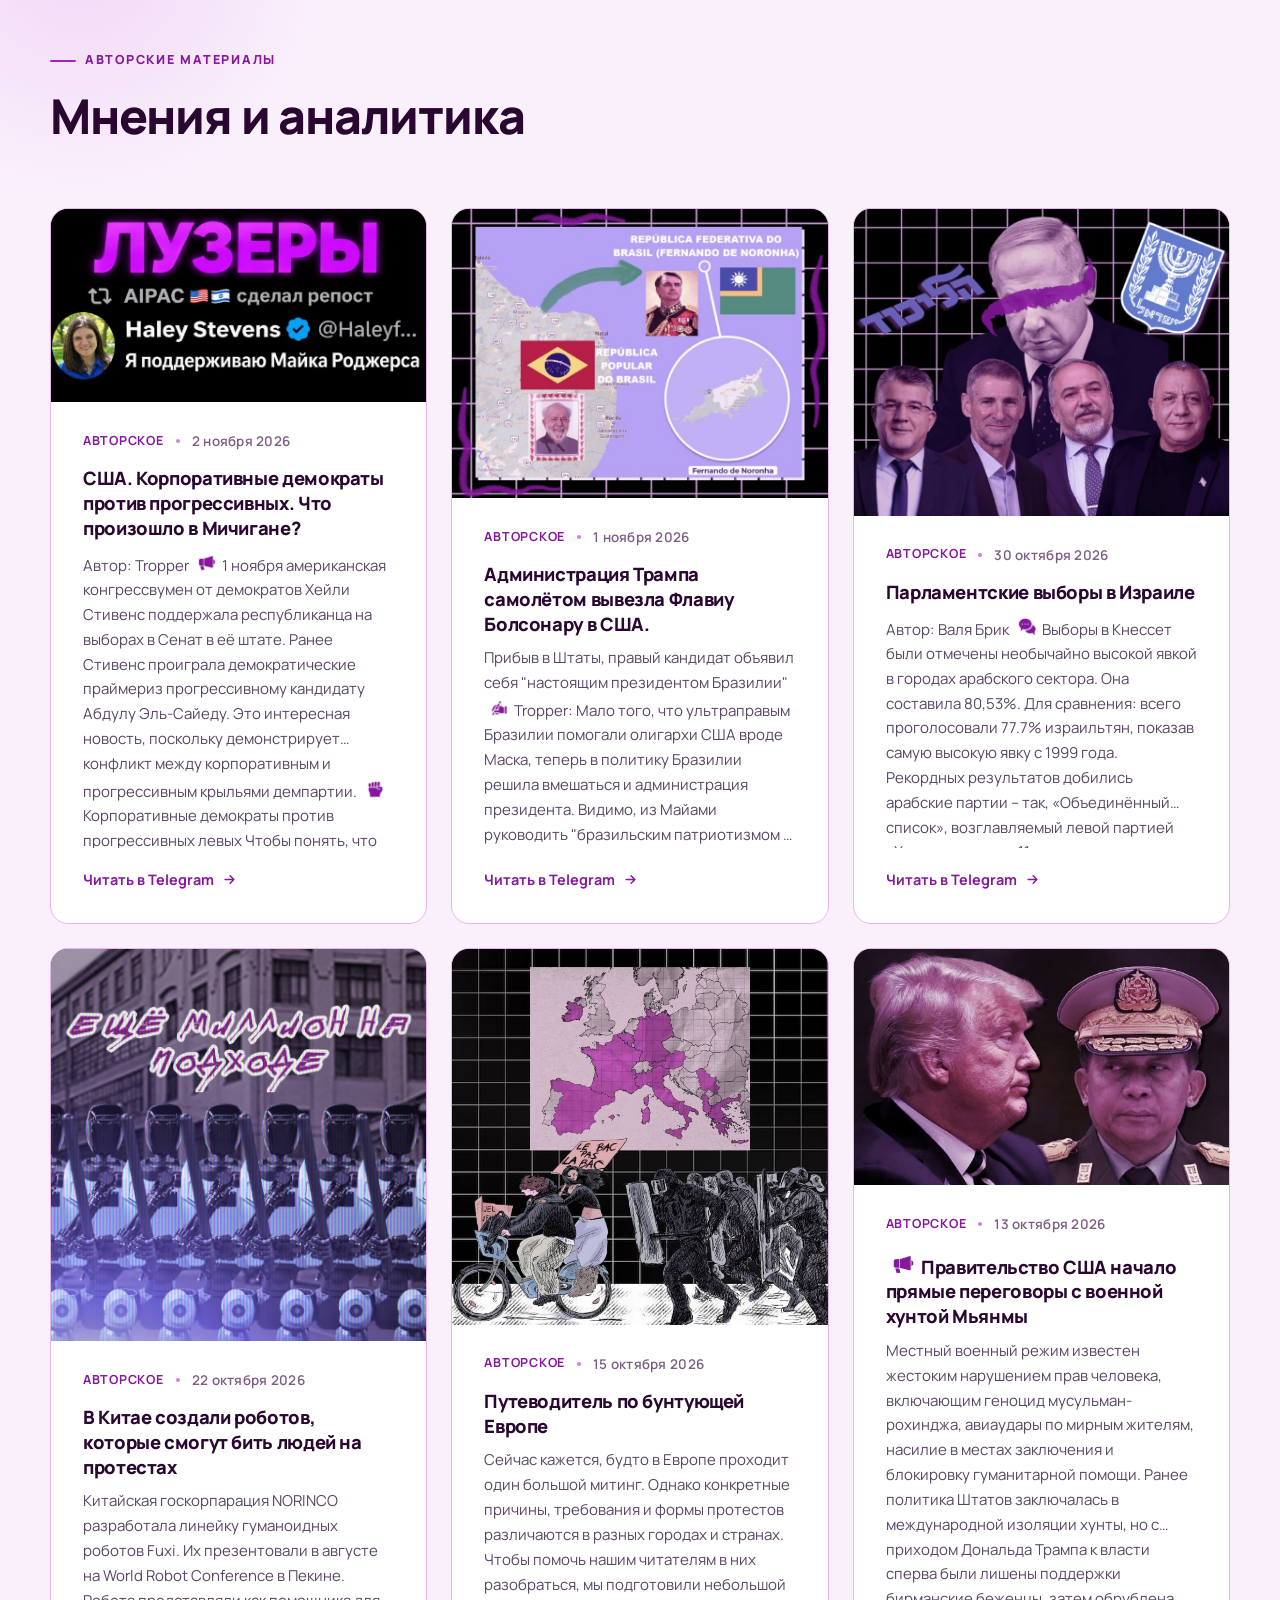
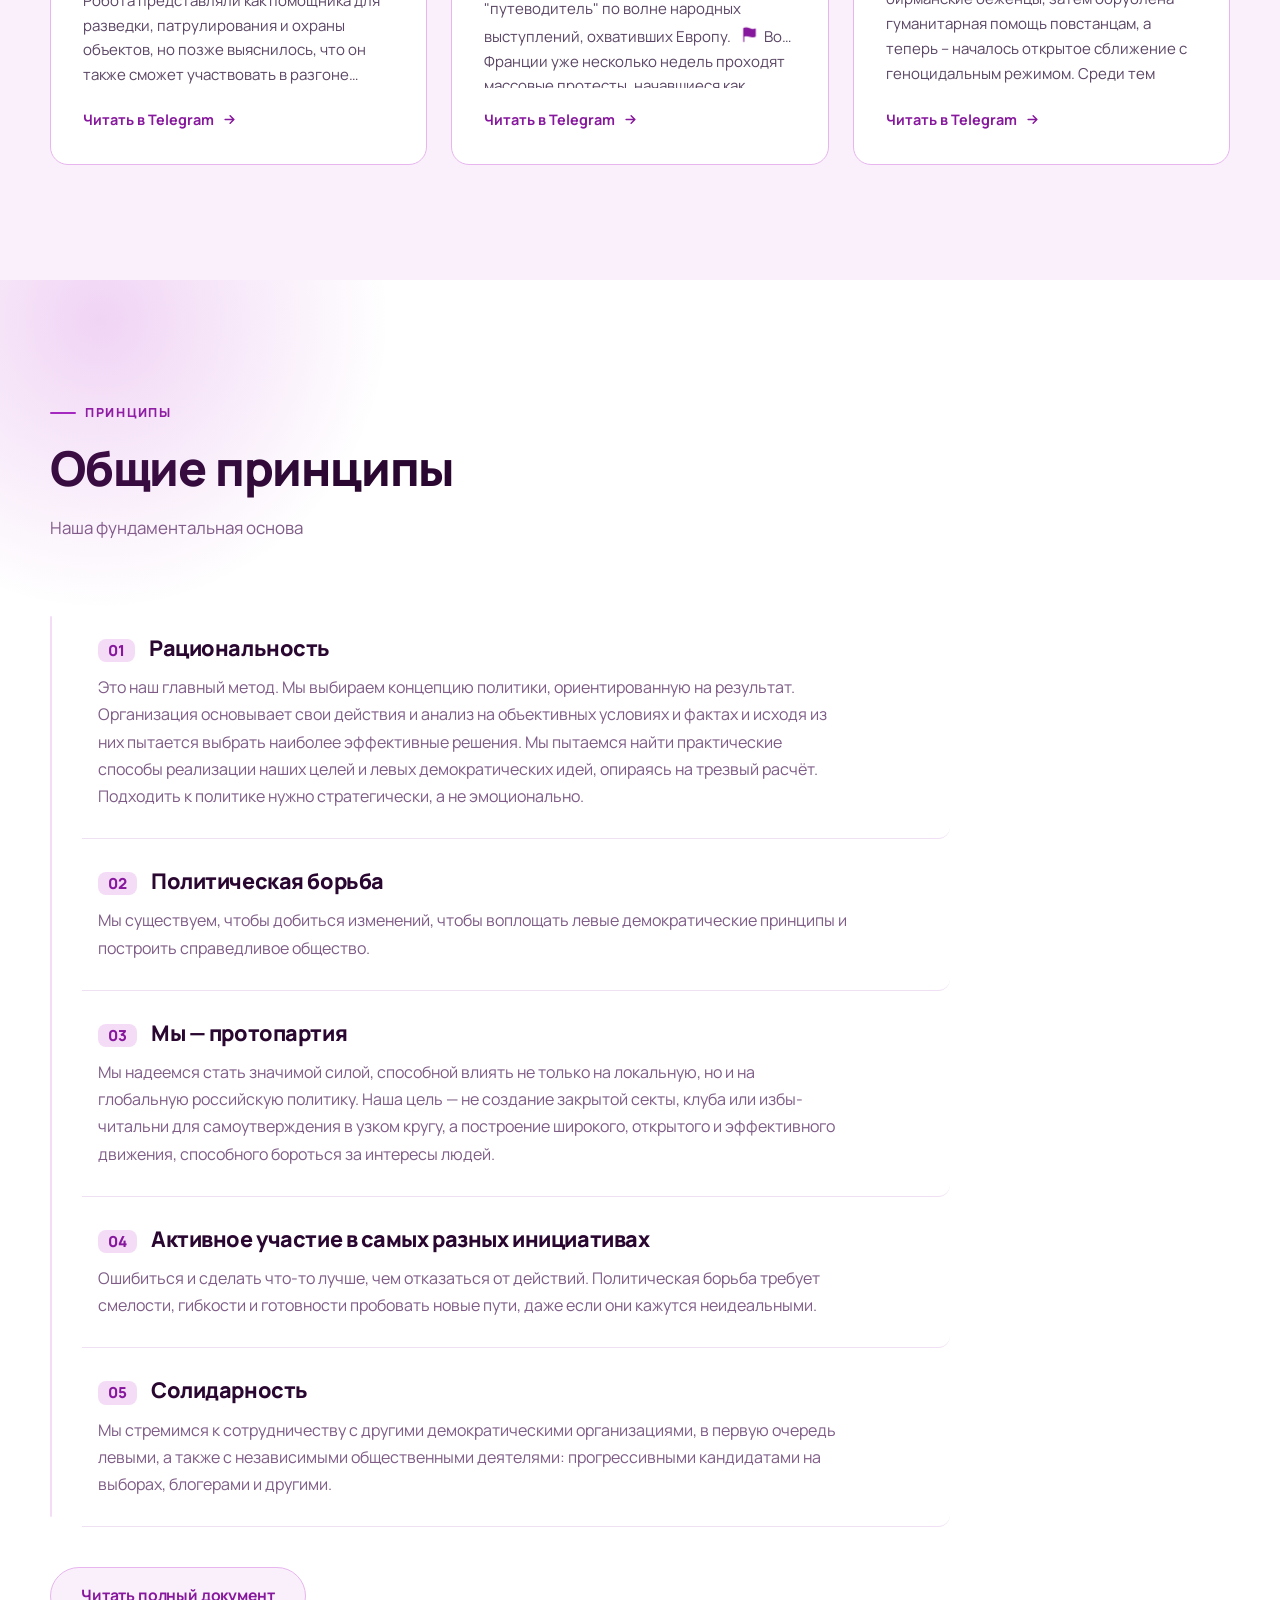
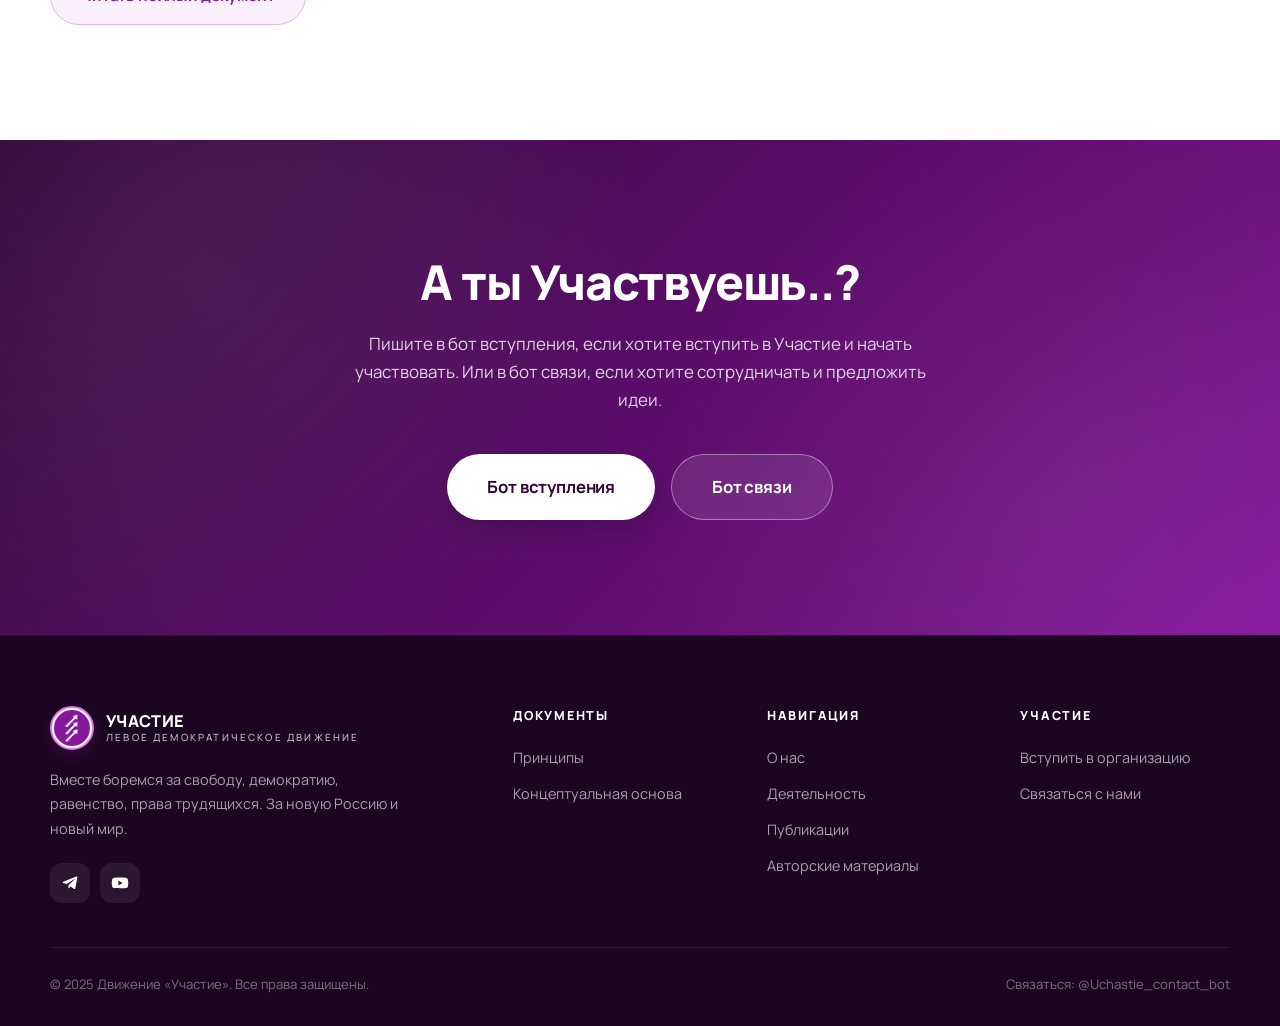
==== commit d3791598: "Update index.html" ====
--- a/index.html
+++ b/index.html
@@ -235,7 +235,7 @@
     <div class="section-head">
       <span class="eyebrow">Принципы</span>
       <h2 class="title">Общие принципы</h2>
-      <p class="lead">Наша основа – рациональность, эффективное достижение целей.</p>
+      <p class="lead">Наша фундаментальная основа</p>
     </div>
 
     <div class="value-list">
